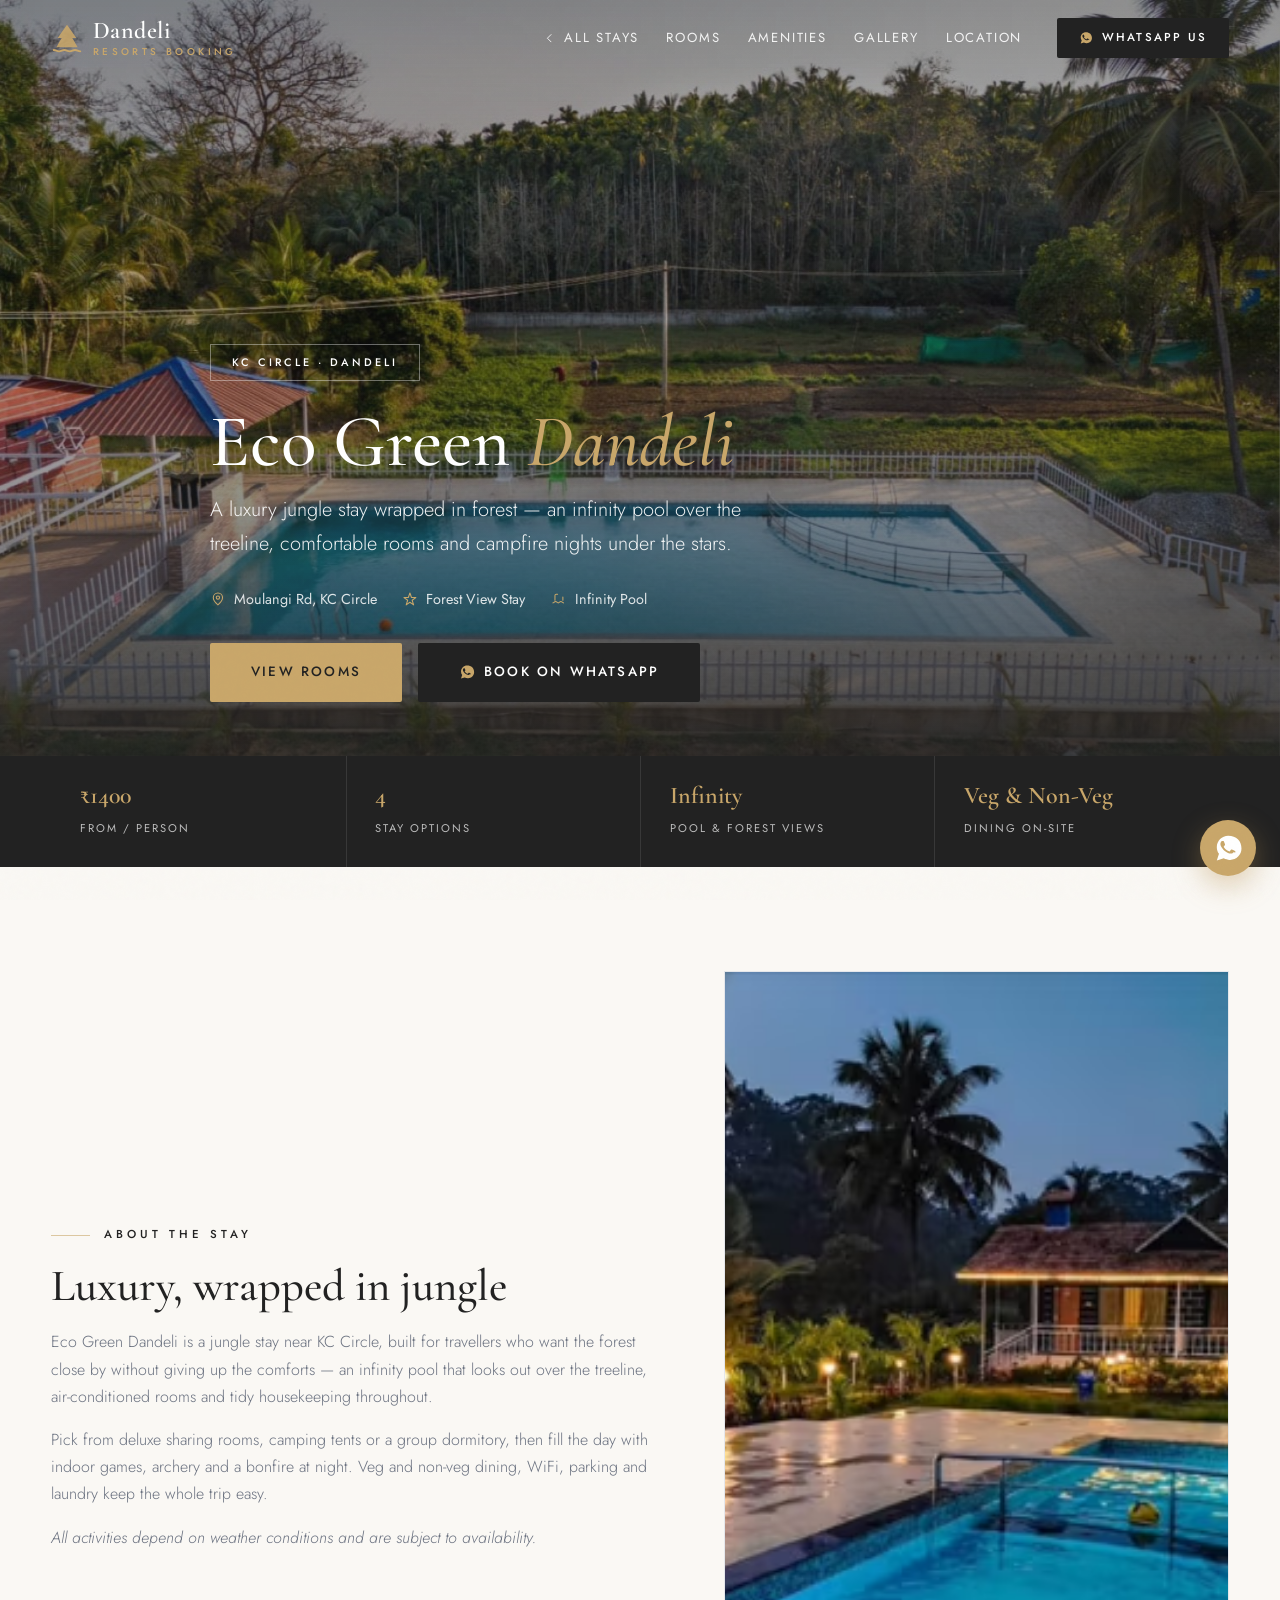
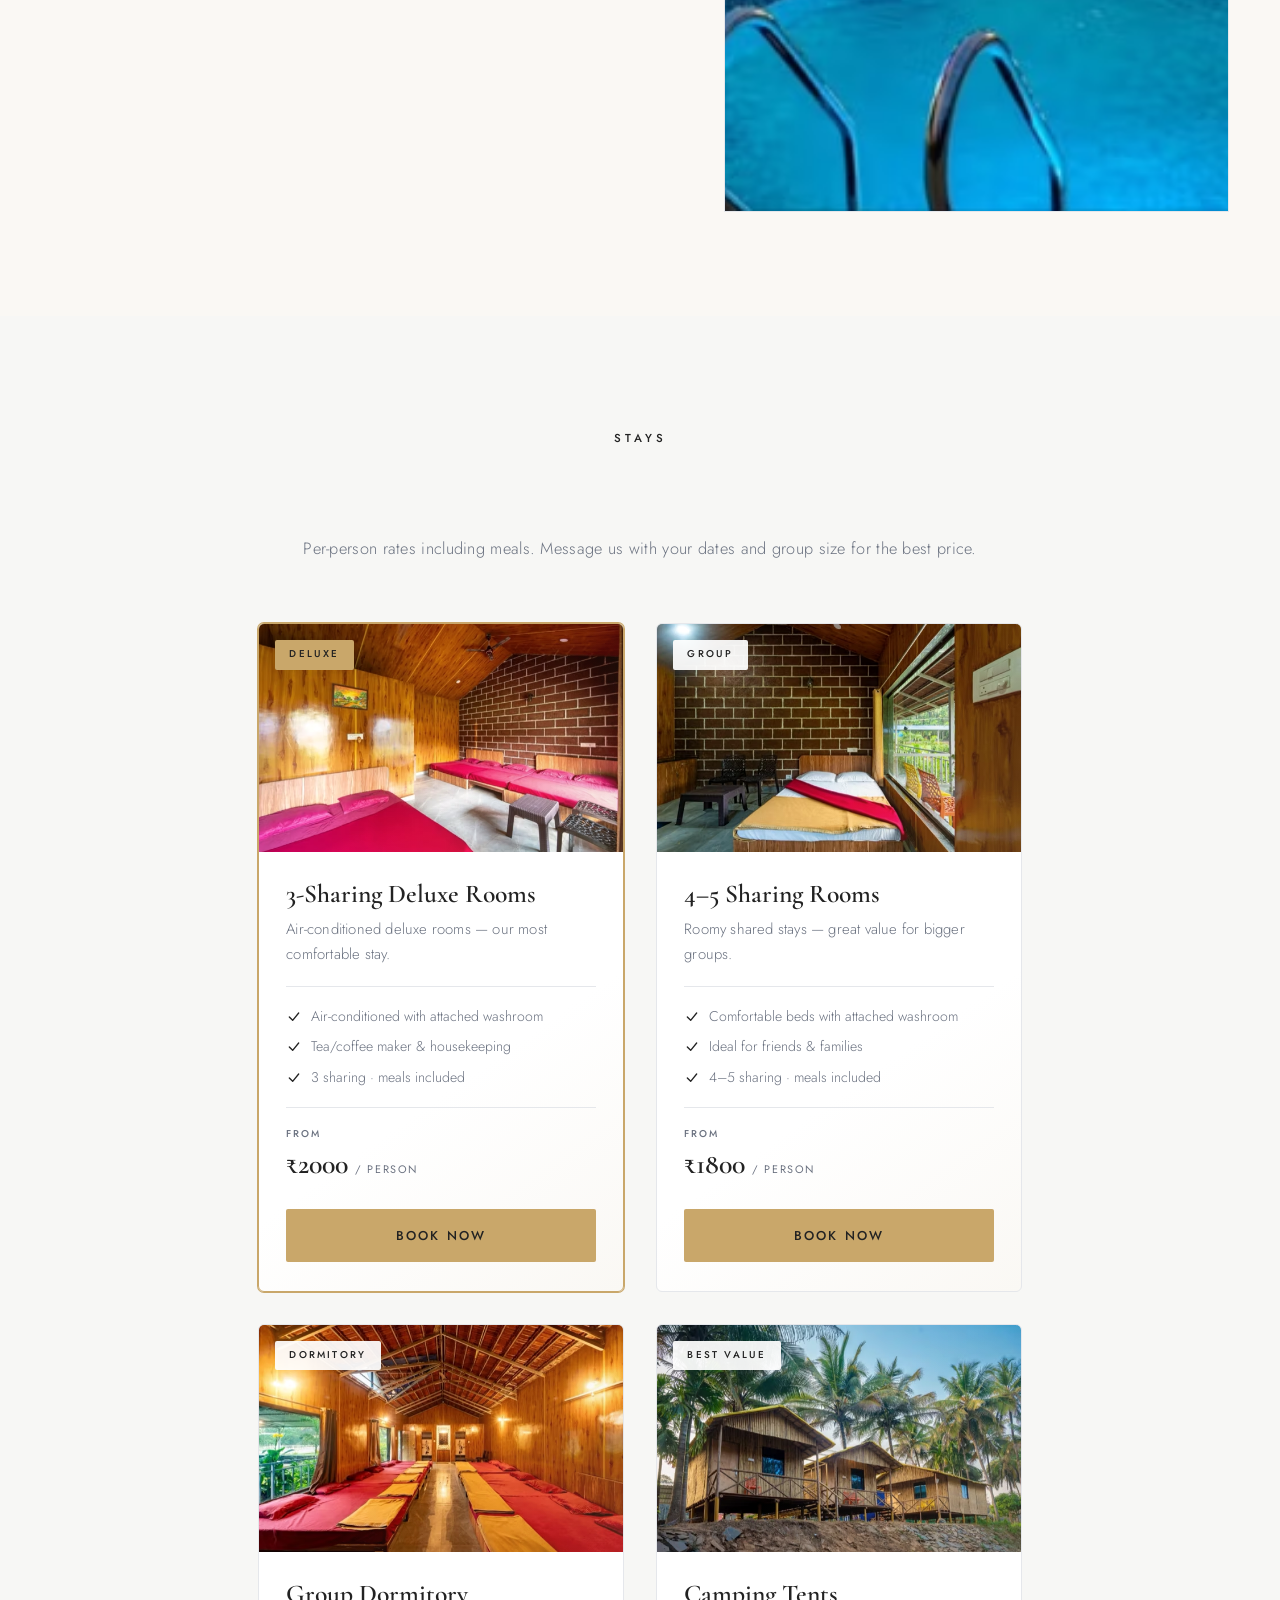
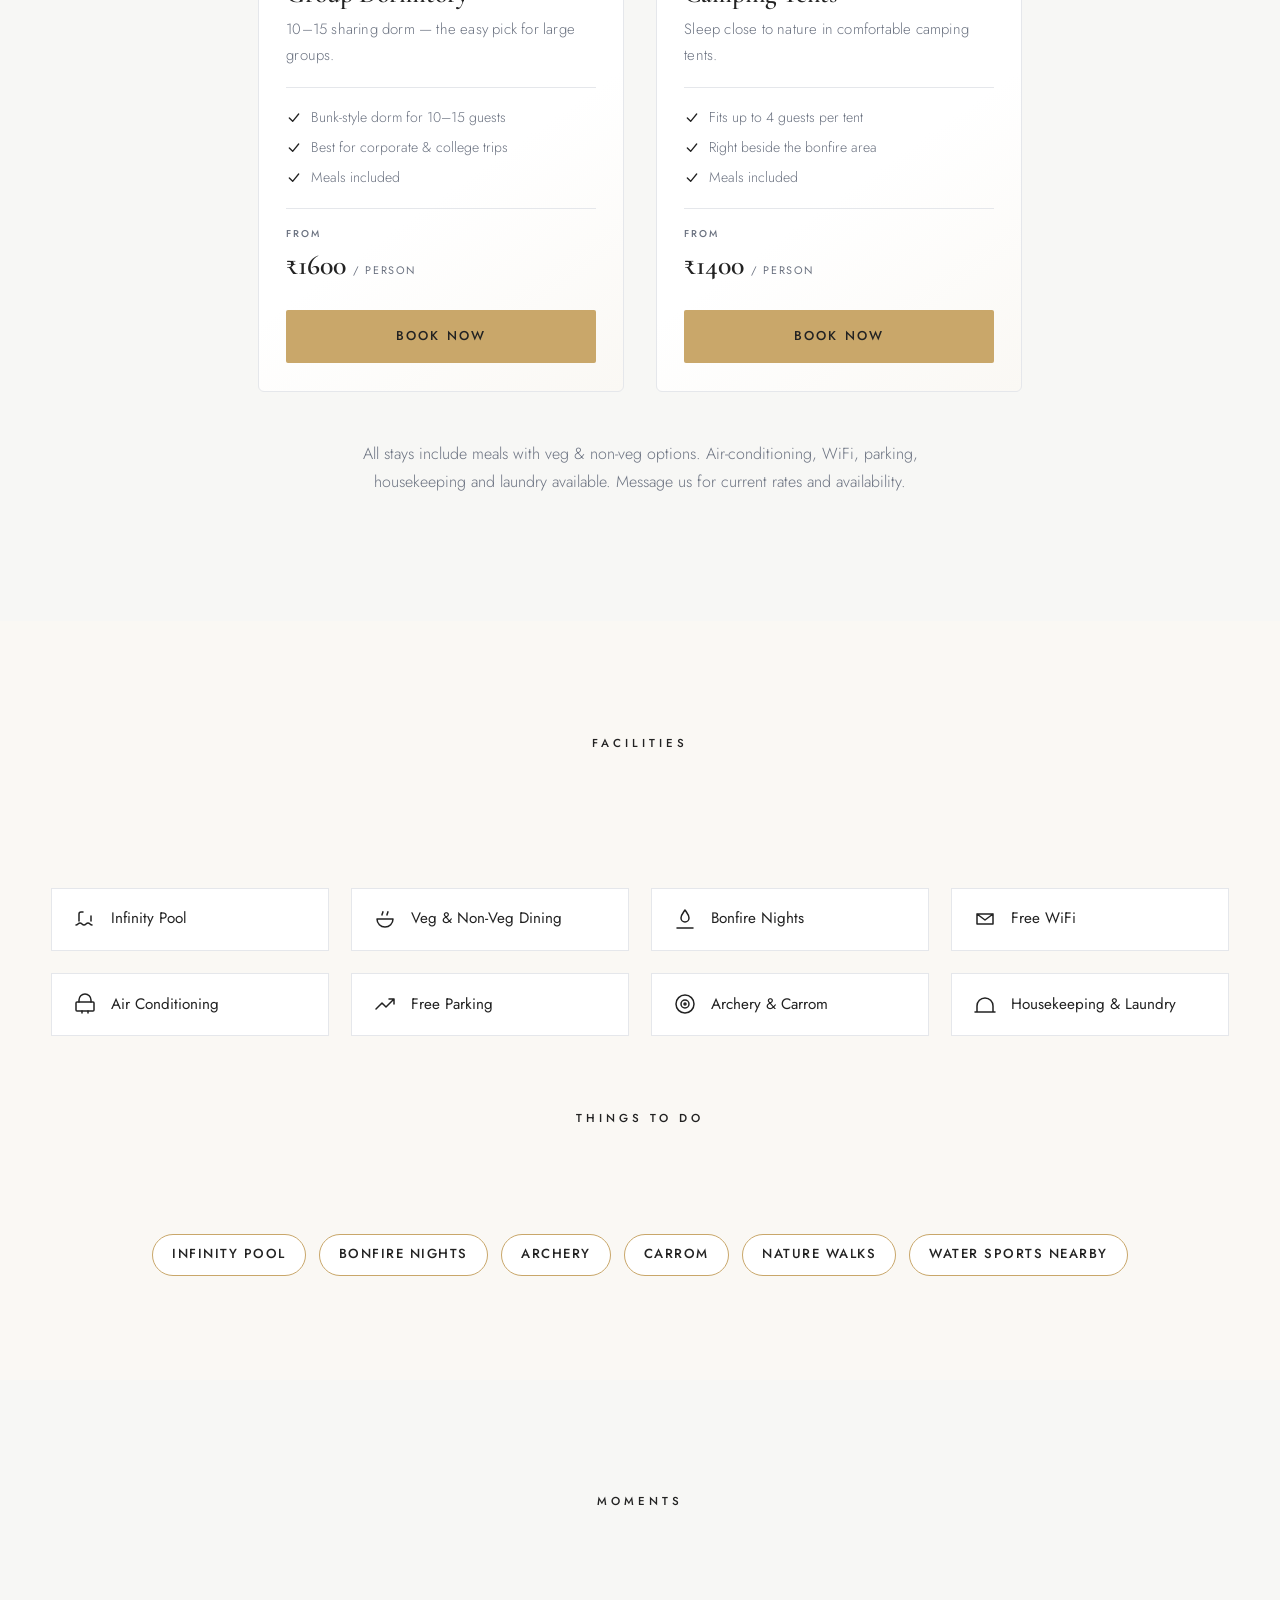
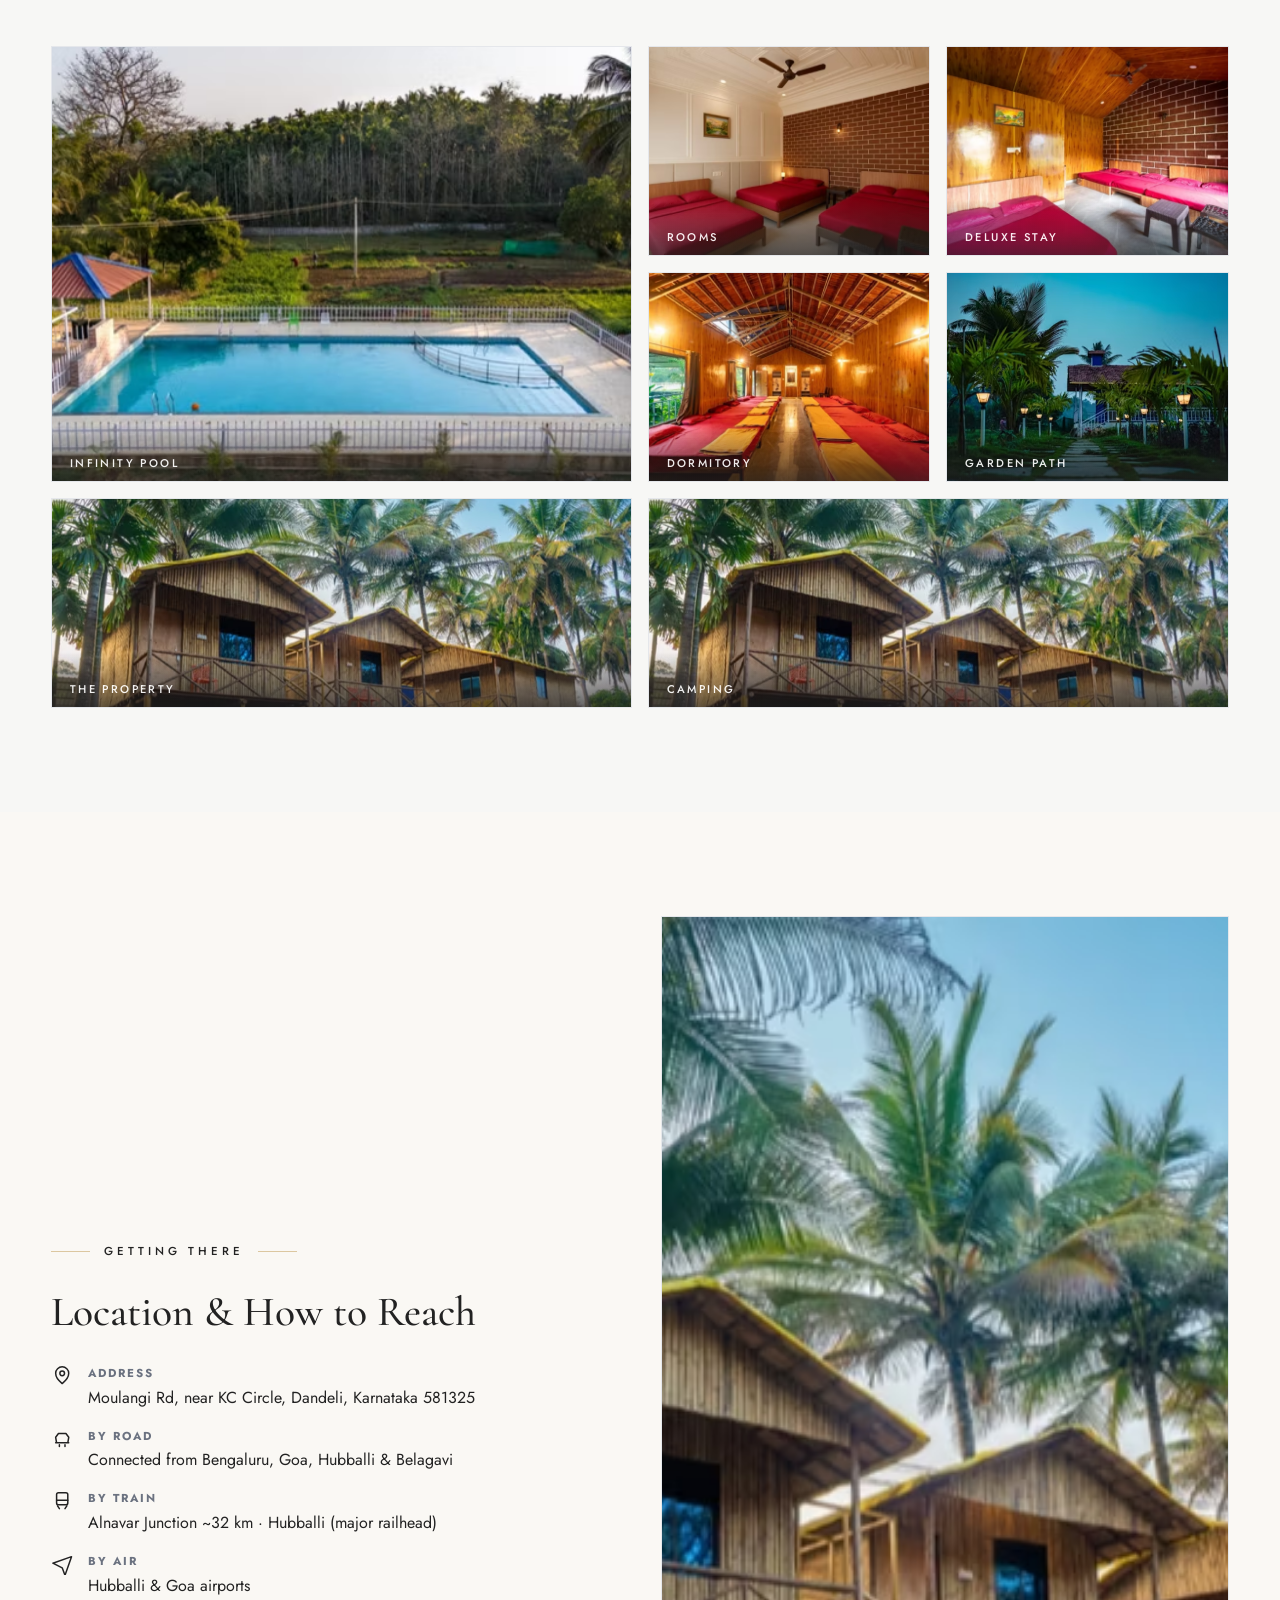
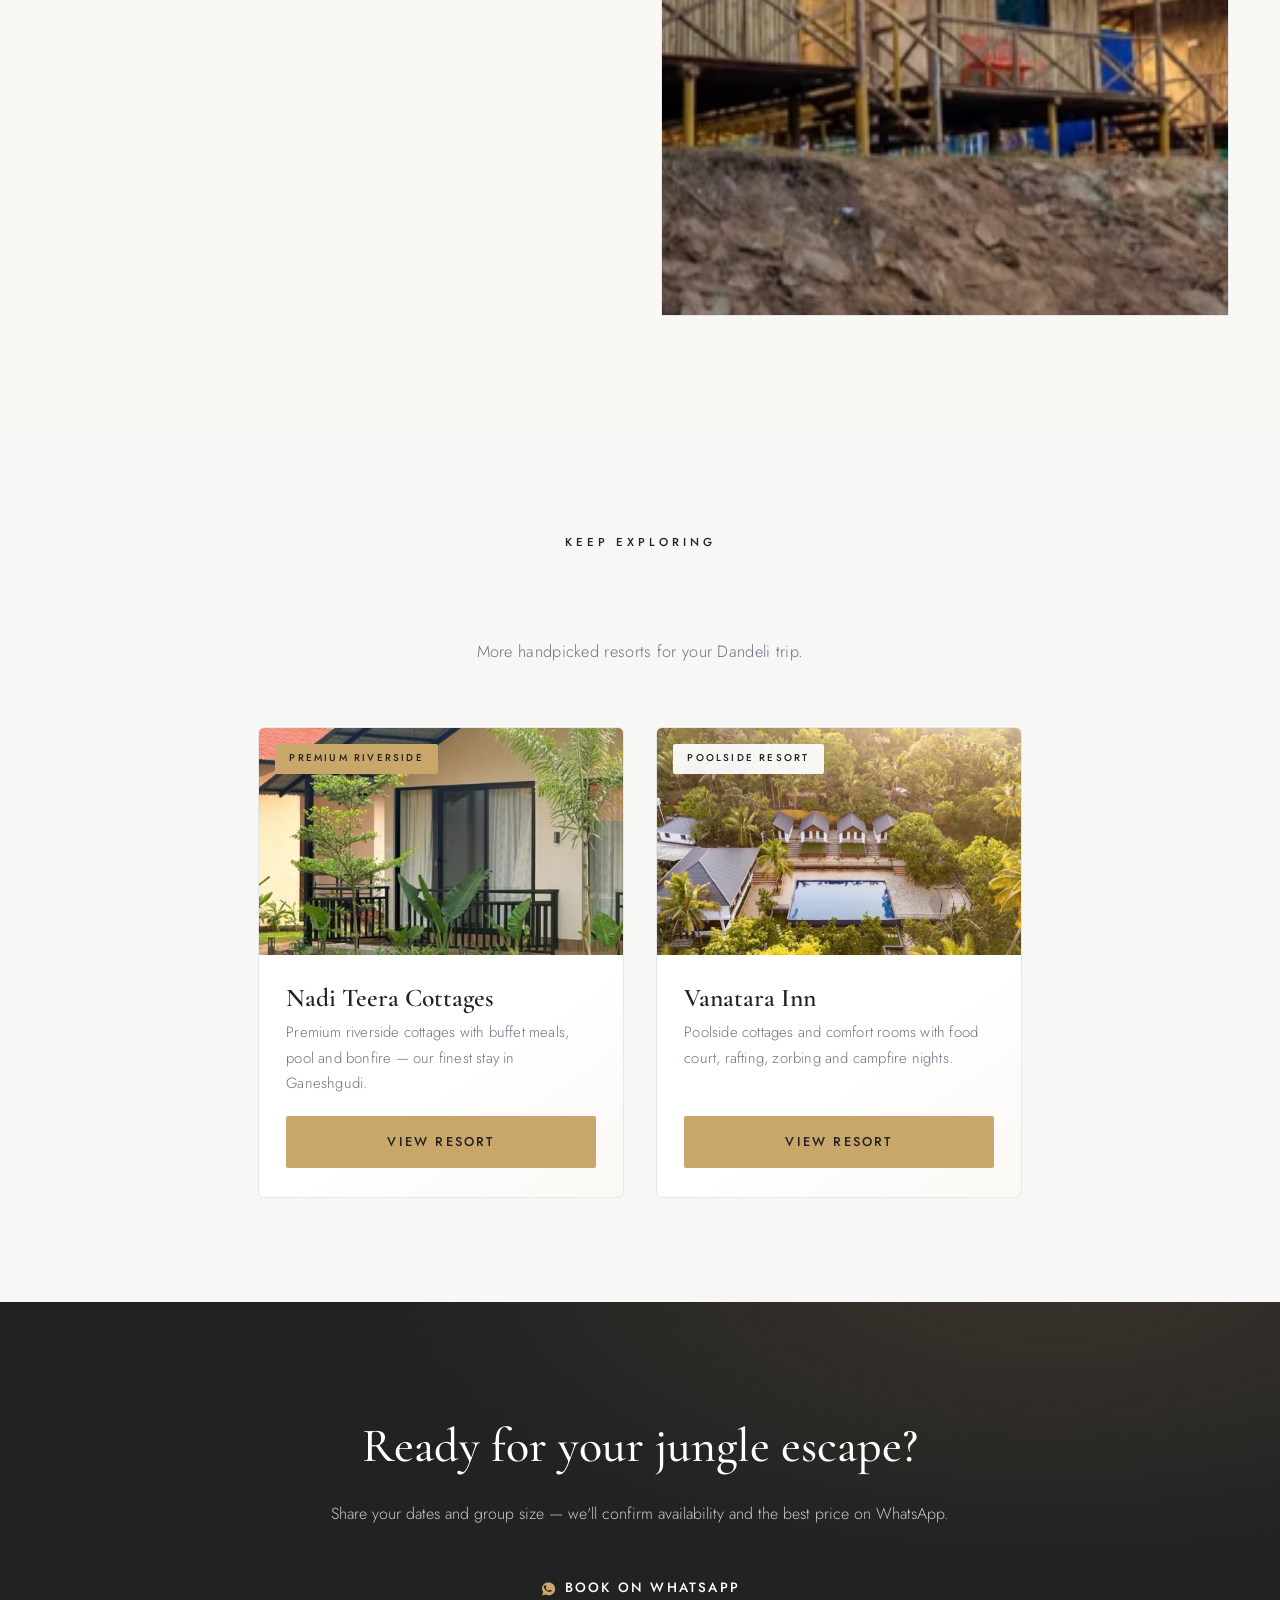
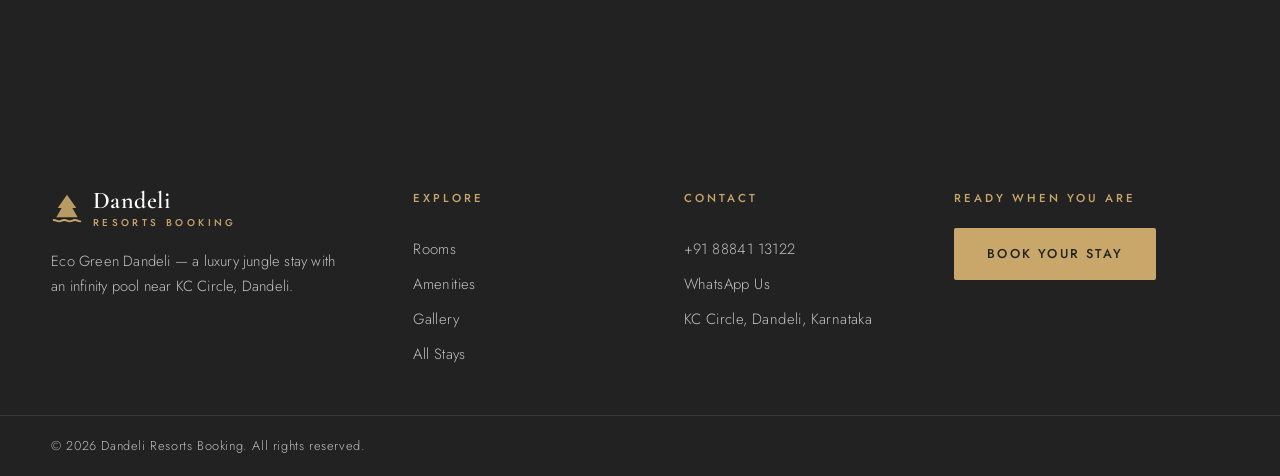
==== eco-green.html @ c79d0b00 "Interlink resort pages + stronger hero stats - Add "Other Stays in Dandeli" cross-link section to ea" ====
<!DOCTYPE html>
<html lang="en">
<head>
  <meta charset="UTF-8">
  <meta name="viewport" content="width=device-width, initial-scale=1.0">
  <script>document.documentElement.classList.add('js');</script>
  <title>Eco Green Dandeli | Luxury Jungle Stay with Infinity Pool</title>
  <meta name="description" content="Eco Green Dandeli — a luxury jungle stay near KC Circle with an infinity pool over forest views, deluxe sharing rooms, camping tents, dormitory, veg &amp; non-veg dining, bonfire and indoor games. Book on WhatsApp.">
  <meta name="robots" content="index, follow, max-image-preview:large">
  <meta name="theme-color" content="#FAF8F4">
  <meta property="og:title" content="Eco Green Dandeli — Luxury Jungle Stay">
  <meta property="og:description" content="A jungle stay near KC Circle with an infinity pool, rooms, camping, dining and bonfire.">
  <meta property="og:type" content="website">
  <meta property="og:image" content="images/resorts/eg-hero.jpg">
  <meta property="og:image:width" content="1500">
  <meta property="og:image:height" content="842">
  <meta property="og:image:alt" content="Infinity pool overlooking the forest at Eco Green Dandeli">
  <meta name="twitter:card" content="summary_large_image">
  <meta name="twitter:title" content="Eco Green Dandeli — Luxury Jungle Stay">
  <meta name="twitter:description" content="Infinity pool, comfortable rooms, camping, dining and bonfire near KC Circle, Dandeli.">
  <meta name="twitter:image" content="images/resorts/eg-hero.jpg">
  <link rel="icon" type="image/png" href="images/favicon.png">
  <link rel="preload" as="image" href="images/resorts/eg-hero-banner.jpg" type="image/jpeg" fetchpriority="high">
  <link rel="preconnect" href="https://fonts.googleapis.com">
  <link rel="preconnect" href="https://fonts.gstatic.com" crossorigin>
  <link href="https://fonts.googleapis.com/css2?family=Cormorant+Garamond:ital,wght@0,500;0,600;1,500&amp;family=Jost:wght@300;400;500;600&amp;display=optional" rel="stylesheet" media="print" onload="this.media='all'">
  <noscript><link href="https://fonts.googleapis.com/css2?family=Cormorant+Garamond:ital,wght@0,500;0,600;1,500&amp;family=Jost:wght@300;400;500;600&amp;display=optional" rel="stylesheet"></noscript>
  <link rel="stylesheet" href="style.css">
  <link rel="stylesheet" href="resort.css">
  <script type="application/ld+json">
  {"@context":"https://schema.org","@type":"LodgingBusiness","name":"Eco Green Dandeli","description":"Jungle stay with an infinity pool, rooms, camping, dining and bonfire near KC Circle, Dandeli.","telephone":"+91-88841-13122","address":{"@type":"PostalAddress","streetAddress":"Moulangi Road, KC Circle","addressLocality":"Dandeli","addressRegion":"Karnataka","addressCountry":"IN"},"priceRange":"₹1400–₹2000 per person"}
  </script>
</head>
<body>

  <a class="skip-link" href="#main-content">Skip to main content</a>

  <div class="scroll-progress" aria-hidden="true"><span id="progressBar"></span></div>

  <header class="site-header" id="top">
    <div class="container header-inner">
      <a href="index.html" class="brand">
        <svg class="brand-icon" viewBox="0 0 24 24" fill="none" aria-hidden="true">
          <path d="M12 2 5 12h3l-4 7h16l-4-7h3L12 2Z" fill="currentColor" opacity=".9"/>
          <path d="M2 21c2 0 2 1 4 1s2-1 4-1 2 1 4 1 2-1 4-1 2 1 4 1" stroke="currentColor" stroke-width="1.4" stroke-linecap="round" fill="none"/>
        </svg>
        <span class="brand-text">Dandeli <em>Resorts Booking</em></span>
      </a>
      <nav class="main-nav" id="mainNav" aria-label="Main navigation">
        <a href="index.html#packages" class="nav-link back-link"><svg aria-hidden="true" viewBox="0 0 24 24" fill="none" stroke="currentColor" stroke-width="1.6" stroke-linecap="round" stroke-linejoin="round"><path d="M15 6l-6 6 6 6"/></svg> All Stays</a>
        <a href="#rooms" class="nav-link">Rooms</a>
        <a href="#amenities" class="nav-link">Amenities</a>
        <a href="#gallery" class="nav-link">Gallery</a>
        <a href="#location" class="nav-link">Location</a>
        <a href="https://wa.me/918884113122?text=Hi!%20I%20want%20to%20book%20Eco%20Green%20Dandeli." class="btn btn-whatsapp nav-cta" target="_blank" rel="noopener">
          <svg viewBox="0 0 32 32" class="ico" aria-hidden="true"><path fill="currentColor" d="M16 3C9.4 3 4 8.3 4 14.9c0 2.6.8 5 2.3 7L4 29l7.3-2.3c1.9 1 4 1.6 6.2 1.6h.5c6.6 0 12-5.3 12-11.9C30 8.3 24.6 3 16 3Zm5.9 16.9c-.3.8-1.7 1.6-2.4 1.7-.6.1-1.4.2-2.2-.1-.5-.2-1.2-.4-2-.8-3.6-1.5-5.9-5.1-6.1-5.4-.2-.2-1.4-1.9-1.4-3.6 0-1.7.9-2.6 1.2-2.9.3-.3.7-.4 1-.4h.7c.2 0 .5-.1.8.6.3.8 1 2.7 1.1 2.9.1.2.2.4 0 .7-.1.2-.2.4-.4.6l-.6.7c-.2.2-.4.4-.2.8.2.4 1 1.7 2.2 2.7 1.5 1.3 2.8 1.7 3.2 1.9.4.2.6.2.9-.1.2-.3 1-1.2 1.3-1.6.3-.4.5-.3.9-.2.4.1 2.4 1.1 2.8 1.3.4.2.7.3.8.5.1.2.1.9-.2 1.7Z"/></svg>
          WhatsApp Us
        </a>
      </nav>
      <button class="nav-toggle" id="navToggle" aria-label="Open menu" aria-expanded="false" aria-controls="mainNav"><span></span><span></span><span></span></button>
    </div>
  </header>
  <button class="nav-scrim" id="navScrim" type="button" aria-label="Close navigation" tabindex="-1"></button>

  <main id="main-content">

  <!-- HERO -->
  <section class="resort-hero">
    <img class="rh-bg" src="images/resorts/eg-hero-banner.jpg" alt="Infinity pool overlooking the forest at Eco Green Dandeli" width="1600" height="898" fetchpriority="high" decoding="async">
    <div class="rh-overlay"></div>
    <div class="container rh-content">
      <span class="rh-eyebrow">KC Circle &middot; Dandeli</span>
      <h1>Eco Green <em>Dandeli</em></h1>
      <p class="rh-tagline">A luxury jungle stay wrapped in forest — an infinity pool over the treeline, comfortable rooms and campfire nights under the stars.</p>
      <div class="rh-meta">
        <span><svg aria-hidden="true" viewBox="0 0 24 24" fill="none" stroke="currentColor" stroke-width="1.6" stroke-linecap="round" stroke-linejoin="round"><path d="M12 21s-7-5.5-7-11a7 7 0 0 1 14 0c0 5.5-7 11-7 11Z"/><circle cx="12" cy="10" r="2.5"/></svg> Moulangi Rd, KC Circle</span>
        <span><svg aria-hidden="true" viewBox="0 0 24 24" fill="none" stroke="currentColor" stroke-width="1.6" stroke-linecap="round" stroke-linejoin="round"><path d="M12 3l2.4 6.9L21 10l-5.6 4 2.2 7L12 17l-5.6 4 2.2-7L3 10l6.6-.1L12 3Z"/></svg> Forest View Stay</span>
        <span><svg aria-hidden="true" viewBox="0 0 24 24" fill="none" stroke="currentColor" stroke-width="1.6" stroke-linecap="round" stroke-linejoin="round"><path d="M3 18c2 0 2-2 4-2s2 2 4 2 2-2 4-2 2 2 4 2"/><path d="M6 14V7a2 2 0 0 1 2-2h2M18 14V9"/></svg> Infinity Pool</span>
      </div>
      <div class="rh-ctas">
        <a href="#rooms" class="btn btn-primary btn-lg">View Rooms</a>
        <a href="https://wa.me/918884113122?text=Hi!%20I%20want%20to%20book%20Eco%20Green%20Dandeli." class="btn btn-whatsapp btn-lg" target="_blank" rel="noopener">
          <svg viewBox="0 0 32 32" class="ico" aria-hidden="true"><path fill="currentColor" d="M16 3C9.4 3 4 8.3 4 14.9c0 2.6.8 5 2.3 7L4 29l7.3-2.3c1.9 1 4 1.6 6.2 1.6h.5c6.6 0 12-5.3 12-11.9C30 8.3 24.6 3 16 3Zm5.9 16.9c-.3.8-1.7 1.6-2.4 1.7-.6.1-1.4.2-2.2-.1-.5-.2-1.2-.4-2-.8-3.6-1.5-5.9-5.1-6.1-5.4-.2-.2-1.4-1.9-1.4-3.6 0-1.7.9-2.6 1.2-2.9.3-.3.7-.4 1-.4h.7c.2 0 .5-.1.8.6.3.8 1 2.7 1.1 2.9.1.2.2.4 0 .7-.1.2-.2.4-.4.6l-.6.7c-.2.2-.4.4-.2.8.2.4 1 1.7 2.2 2.7 1.5 1.3 2.8 1.7 3.2 1.9.4.2.6.2.9-.1.2-.3 1-1.2 1.3-1.6.3-.4.5-.3.9-.2.4.1 2.4 1.1 2.8 1.3.4.2.7.3.8.5.1.2.1.9-.2 1.7Z"/></svg>
          Book on WhatsApp
        </a>
      </div>
    </div>
  </section>

  <!-- SPEC STRIP -->
  <div class="spec-strip">
    <div class="container spec-grid">
      <div class="spec-item"><strong>₹1400</strong><span>From / person</span></div>
      <div class="spec-item"><strong>4</strong><span>Stay Options</span></div>
      <div class="spec-item"><strong>Infinity</strong><span>Pool &amp; forest views</span></div>
      <div class="spec-item"><strong>Veg &amp; Non-Veg</strong><span>Dining on-site</span></div>
    </div>
  </div>

  <!-- ABOUT -->
  <section class="section">
    <div class="container about-wrap">
      <div class="about-copy">
        <span class="eyebrow">About the Stay</span>
        <h2>Luxury, wrapped in jungle</h2>
        <p>Eco Green Dandeli is a jungle stay near KC Circle, built for travellers who want the forest close by without giving up the comforts — an infinity pool that looks out over the treeline, air-conditioned rooms and tidy housekeeping throughout.</p>
        <p>Pick from deluxe sharing rooms, camping tents or a group dormitory, then fill the day with indoor games, archery and a bonfire at night. Veg and non-veg dining, WiFi, parking and laundry keep the whole trip easy.</p>
        <p><em>All activities depend on weather conditions and are subject to availability.</em></p>
      </div>
      <div class="about-media">
        <picture><source type="image/avif" srcset="images/resorts/eg-pool-640.avif 640w, images/resorts/eg-pool-1200.avif 1200w" sizes="(max-width: 640px) 88vw, (max-width: 1024px) 50vw, 600px"><img src="images/resorts/eg-pool.jpg" alt="Infinity pool overlooking the forest at Eco Green Dandeli" loading="lazy" width="1500" height="841"></picture>
      </div>
    </div>
  </section>

  <!-- ROOMS -->
  <section class="section section-alt" id="rooms">
    <div class="container">
      <div class="section-head">
        <span class="eyebrow">Stays</span>
        <h2>Rooms &amp; Packages</h2>
        <p>Per-person rates including meals. Message us with your dates and group size for the best price.</p>
      </div>
      <div class="card-grid grid-2up">

        <article class="pkg-card reveal featured-pkg">
          <div class="pkg-media">
            <picture><source type="image/avif" srcset="images/resorts/eg-deluxe-640.avif 640w, images/resorts/eg-deluxe-1200.avif 1200w" sizes="(max-width: 640px) 88vw, (max-width: 1024px) 50vw, 600px"><img src="images/resorts/eg-deluxe.jpg" alt="Deluxe sharing room at Eco Green Dandeli" loading="lazy" width="1500" height="999"></picture>
            <span class="pkg-badge badge-gold">Deluxe</span>
          </div>
          <div class="pkg-body">
            <h3>3-Sharing Deluxe Rooms</h3>
            <p class="pkg-desc">Air-conditioned deluxe rooms — our most comfortable stay.</p>
            <ul class="room-features">
              <li><svg aria-hidden="true" viewBox="0 0 24 24" fill="none" stroke="currentColor" stroke-width="2" stroke-linecap="round" stroke-linejoin="round"><path d="M5 12l5 5 9-11"/></svg>Air-conditioned with attached washroom</li>
              <li><svg aria-hidden="true" viewBox="0 0 24 24" fill="none" stroke="currentColor" stroke-width="2" stroke-linecap="round" stroke-linejoin="round"><path d="M5 12l5 5 9-11"/></svg>Tea/coffee maker &amp; housekeeping</li>
              <li><svg aria-hidden="true" viewBox="0 0 24 24" fill="none" stroke="currentColor" stroke-width="2" stroke-linecap="round" stroke-linejoin="round"><path d="M5 12l5 5 9-11"/></svg>3 sharing · meals included</li>
            </ul>
            <div class="pkg-meta"><span class="pkg-price"><span class="from">From</span>₹2000 <small>/ person</small></span></div>
            <div class="pkg-actions">
              <a href="https://wa.me/918884113122?text=Hi!%20I%20want%20to%20book%20Eco%20Green%20—%203-Sharing%20Deluxe%20Room." class="btn btn-primary btn-block" target="_blank" rel="noopener">Book Now</a>
            </div>
          </div>
        </article>

        <article class="pkg-card reveal">
          <div class="pkg-media">
            <picture><source type="image/avif" srcset="images/resorts/eg-sharing-640.avif 640w, images/resorts/eg-sharing-1200.avif 1200w" sizes="(max-width: 640px) 88vw, (max-width: 1024px) 50vw, 600px"><img src="images/resorts/eg-sharing.jpg" alt="4-5 sharing room at Eco Green Dandeli" loading="lazy" width="1500" height="999"></picture>
            <span class="pkg-badge">Group</span>
          </div>
          <div class="pkg-body">
            <h3>4–5 Sharing Rooms</h3>
            <p class="pkg-desc">Roomy shared stays — great value for bigger groups.</p>
            <ul class="room-features">
              <li><svg aria-hidden="true" viewBox="0 0 24 24" fill="none" stroke="currentColor" stroke-width="2" stroke-linecap="round" stroke-linejoin="round"><path d="M5 12l5 5 9-11"/></svg>Comfortable beds with attached washroom</li>
              <li><svg aria-hidden="true" viewBox="0 0 24 24" fill="none" stroke="currentColor" stroke-width="2" stroke-linecap="round" stroke-linejoin="round"><path d="M5 12l5 5 9-11"/></svg>Ideal for friends &amp; families</li>
              <li><svg aria-hidden="true" viewBox="0 0 24 24" fill="none" stroke="currentColor" stroke-width="2" stroke-linecap="round" stroke-linejoin="round"><path d="M5 12l5 5 9-11"/></svg>4–5 sharing · meals included</li>
            </ul>
            <div class="pkg-meta"><span class="pkg-price"><span class="from">From</span>₹1800 <small>/ person</small></span></div>
            <div class="pkg-actions">
              <a href="https://wa.me/918884113122?text=Hi!%20I%20want%20to%20book%20Eco%20Green%20—%204-5%20Sharing%20Room." class="btn btn-primary btn-block" target="_blank" rel="noopener">Book Now</a>
            </div>
          </div>
        </article>

        <article class="pkg-card reveal">
          <div class="pkg-media">
            <picture><source type="image/avif" srcset="images/resorts/eg-dorm-640.avif 640w, images/resorts/eg-dorm-1200.avif 1200w" sizes="(max-width: 640px) 88vw, (max-width: 1024px) 50vw, 600px"><img src="images/resorts/eg-dorm.jpg" alt="Dormitory at Eco Green Dandeli" loading="lazy" width="1500" height="999"></picture>
            <span class="pkg-badge">Dormitory</span>
          </div>
          <div class="pkg-body">
            <h3>Group Dormitory</h3>
            <p class="pkg-desc">10–15 sharing dorm — the easy pick for large groups.</p>
            <ul class="room-features">
              <li><svg aria-hidden="true" viewBox="0 0 24 24" fill="none" stroke="currentColor" stroke-width="2" stroke-linecap="round" stroke-linejoin="round"><path d="M5 12l5 5 9-11"/></svg>Bunk-style dorm for 10–15 guests</li>
              <li><svg aria-hidden="true" viewBox="0 0 24 24" fill="none" stroke="currentColor" stroke-width="2" stroke-linecap="round" stroke-linejoin="round"><path d="M5 12l5 5 9-11"/></svg>Best for corporate &amp; college trips</li>
              <li><svg aria-hidden="true" viewBox="0 0 24 24" fill="none" stroke="currentColor" stroke-width="2" stroke-linecap="round" stroke-linejoin="round"><path d="M5 12l5 5 9-11"/></svg>Meals included</li>
            </ul>
            <div class="pkg-meta"><span class="pkg-price"><span class="from">From</span>₹1600 <small>/ person</small></span></div>
            <div class="pkg-actions">
              <a href="https://wa.me/918884113122?text=Hi!%20I%20want%20to%20book%20Eco%20Green%20—%20Group%20Dormitory." class="btn btn-primary btn-block" target="_blank" rel="noopener">Book Now</a>
            </div>
          </div>
        </article>

        <article class="pkg-card reveal">
          <div class="pkg-media">
            <picture><source type="image/avif" srcset="images/resorts/eg-cottage-640.avif 640w, images/resorts/eg-cottage-1200.avif 1200w" sizes="(max-width: 640px) 88vw, (max-width: 1024px) 50vw, 600px"><img src="images/resorts/eg-cottage.jpg" alt="Camping tents at Eco Green Dandeli" loading="lazy" width="1500" height="1000"></picture>
            <span class="pkg-badge">Best Value</span>
          </div>
          <div class="pkg-body">
            <h3>Camping Tents</h3>
            <p class="pkg-desc">Sleep close to nature in comfortable camping tents.</p>
            <ul class="room-features">
              <li><svg aria-hidden="true" viewBox="0 0 24 24" fill="none" stroke="currentColor" stroke-width="2" stroke-linecap="round" stroke-linejoin="round"><path d="M5 12l5 5 9-11"/></svg>Fits up to 4 guests per tent</li>
              <li><svg aria-hidden="true" viewBox="0 0 24 24" fill="none" stroke="currentColor" stroke-width="2" stroke-linecap="round" stroke-linejoin="round"><path d="M5 12l5 5 9-11"/></svg>Right beside the bonfire area</li>
              <li><svg aria-hidden="true" viewBox="0 0 24 24" fill="none" stroke="currentColor" stroke-width="2" stroke-linecap="round" stroke-linejoin="round"><path d="M5 12l5 5 9-11"/></svg>Meals included</li>
            </ul>
            <div class="pkg-meta"><span class="pkg-price"><span class="from">From</span>₹1400 <small>/ person</small></span></div>
            <div class="pkg-actions">
              <a href="https://wa.me/918884113122?text=Hi!%20I%20want%20to%20book%20Eco%20Green%20—%20Camping%20Tents." class="btn btn-primary btn-block" target="_blank" rel="noopener">Book Now</a>
            </div>
          </div>
        </article>

      </div>

      <div class="center">
        <p style="color:var(--grey);font-weight:300;max-width:620px;margin:0 auto 1.4rem">All stays include meals with veg &amp; non-veg options. Air-conditioning, WiFi, parking, housekeeping and laundry available. Message us for current rates and availability.</p>
      </div>
    </div>
  </section>

  <!-- AMENITIES -->
  <section class="section" id="amenities">
    <div class="container">
      <div class="section-head">
        <span class="eyebrow">Facilities</span>
        <h2>Amenities</h2>
      </div>
      <div class="amenity-grid">
        <div class="amenity-item reveal"><svg aria-hidden="true" viewBox="0 0 24 24" fill="none" stroke="currentColor" stroke-width="1.5" stroke-linecap="round" stroke-linejoin="round"><path d="M3 18c2 0 2-2 4-2s2 2 4 2 2-2 4-2 2 2 4 2"/><path d="M6 14V7a2 2 0 0 1 2-2h2M18 14V9"/></svg><span>Infinity Pool</span></div>
        <div class="amenity-item reveal"><svg aria-hidden="true" viewBox="0 0 24 24" fill="none" stroke="currentColor" stroke-width="1.5" stroke-linecap="round" stroke-linejoin="round"><path d="M4 12h16a8 8 0 0 1-16 0Z"/><path d="M9 8c0-1.4.9-1.8.9-3.2M14 8c0-1.4.9-1.8.9-3.2"/></svg><span>Veg &amp; Non-Veg Dining</span></div>
        <div class="amenity-item reveal"><svg aria-hidden="true" viewBox="0 0 24 24" fill="none" stroke="currentColor" stroke-width="1.5" stroke-linecap="round" stroke-linejoin="round"><path d="M12 3c2 3 4 5 4 8a4 4 0 0 1-8 0c0-3 2-5 4-8Z"/><path d="M4 21h16"/></svg><span>Bonfire Nights</span></div>
        <div class="amenity-item reveal"><svg aria-hidden="true" viewBox="0 0 24 24" fill="none" stroke="currentColor" stroke-width="1.5" stroke-linecap="round" stroke-linejoin="round"><path d="M4 7h16v10H4zM4 7l8 6 8-6"/></svg><span>Free WiFi</span></div>
        <div class="amenity-item reveal"><svg aria-hidden="true" viewBox="0 0 24 24" fill="none" stroke="currentColor" stroke-width="1.5" stroke-linecap="round" stroke-linejoin="round"><rect x="3" y="10" width="18" height="9" rx="1"/><path d="M6 10V8a6 6 0 0 1 12 0v2M9 19v2M15 19v2"/></svg><span>Air Conditioning</span></div>
        <div class="amenity-item reveal"><svg aria-hidden="true" viewBox="0 0 24 24" fill="none" stroke="currentColor" stroke-width="1.5" stroke-linecap="round" stroke-linejoin="round"><path d="M3 17l6-6 4 4 8-8M21 7v5M21 7h-5"/></svg><span>Free Parking</span></div>
        <div class="amenity-item reveal"><svg aria-hidden="true" viewBox="0 0 24 24" fill="none" stroke="currentColor" stroke-width="1.5" stroke-linecap="round" stroke-linejoin="round"><circle cx="12" cy="12" r="9"/><circle cx="12" cy="12" r="4"/><circle cx="12" cy="12" r="1"/></svg><span>Archery &amp; Carrom</span></div>
        <div class="amenity-item reveal"><svg aria-hidden="true" viewBox="0 0 24 24" fill="none" stroke="currentColor" stroke-width="1.5" stroke-linecap="round" stroke-linejoin="round"><path d="M4 20v-6a8 8 0 0 1 16 0v6M2 20h20"/></svg><span>Housekeeping &amp; Laundry</span></div>
      </div>

      <div class="section-head" style="margin-top:4rem;margin-bottom:2rem">
        <span class="eyebrow">Things to Do</span>
        <h2>Activities</h2>
      </div>
      <ul class="activity-chips">
        <li>Infinity Pool</li><li>Bonfire Nights</li><li>Archery</li><li>Carrom</li><li>Nature Walks</li><li>Water Sports Nearby</li>
      </ul>
    </div>
  </section>

  <!-- GALLERY -->
  <section class="section section-alt" id="gallery">
    <div class="container">
      <div class="section-head">
        <span class="eyebrow">Moments</span>
        <h2>Gallery</h2>
      </div>
      <div class="gallery-grid">
        <figure class="g-item g-big reveal"><picture><source type="image/avif" srcset="images/resorts/eg-hero-640.avif 640w, images/resorts/eg-hero-1200.avif 1200w" sizes="(max-width: 640px) 88vw, (max-width: 1024px) 50vw, 600px"><img src="images/resorts/eg-hero.jpg" alt="Infinity pool over the forest at Eco Green Dandeli" loading="lazy" width="1500" height="842"></picture><figcaption>Infinity Pool</figcaption></figure>
        <figure class="g-item reveal"><picture><source type="image/avif" srcset="images/resorts/eg-room-640.avif 640w, images/resorts/eg-room-1200.avif 1200w" sizes="(max-width: 640px) 88vw, (max-width: 1024px) 50vw, 600px"><img src="images/resorts/eg-room.jpg" alt="Room interior at Eco Green Dandeli" loading="lazy" width="1500" height="999"></picture><figcaption>Rooms</figcaption></figure>
        <figure class="g-item reveal"><picture><source type="image/avif" srcset="images/resorts/eg-deluxe-640.avif 640w, images/resorts/eg-deluxe-1200.avif 1200w" sizes="(max-width: 640px) 88vw, (max-width: 1024px) 50vw, 600px"><img src="images/resorts/eg-deluxe.jpg" alt="Deluxe room at Eco Green Dandeli" loading="lazy" width="1500" height="999"></picture><figcaption>Deluxe Stay</figcaption></figure>
        <figure class="g-item reveal"><picture><source type="image/avif" srcset="images/resorts/eg-dorm-640.avif 640w, images/resorts/eg-dorm-1200.avif 1200w" sizes="(max-width: 640px) 88vw, (max-width: 1024px) 50vw, 600px"><img src="images/resorts/eg-dorm.jpg" alt="Dormitory at Eco Green Dandeli" loading="lazy" width="1500" height="999"></picture><figcaption>Dormitory</figcaption></figure>
        <figure class="g-item reveal"><picture><source type="image/avif" srcset="images/resorts/eg-path-640.avif 640w, images/resorts/eg-path-1200.avif 1200w" sizes="(max-width: 640px) 88vw, (max-width: 1024px) 50vw, 600px"><img src="images/resorts/eg-path.jpg" alt="Garden path through Eco Green Dandeli" loading="lazy" width="1500" height="843"></picture><figcaption>Garden Path</figcaption></figure>
        <figure class="g-item g-wide reveal"><picture><source type="image/avif" srcset="images/resorts/eg-exterior-640.avif 640w, images/resorts/eg-exterior-1200.avif 1200w" sizes="(max-width: 640px) 88vw, (max-width: 1024px) 50vw, 600px"><img src="images/resorts/eg-exterior.jpg" alt="Exterior of Eco Green Dandeli" loading="lazy" width="1500" height="1000"></picture><figcaption>The Property</figcaption></figure>
        <figure class="g-item g-wide reveal"><picture><source type="image/avif" srcset="images/resorts/eg-cottage-640.avif 640w, images/resorts/eg-cottage-1200.avif 1200w" sizes="(max-width: 640px) 88vw, (max-width: 1024px) 50vw, 600px"><img src="images/resorts/eg-cottage.jpg" alt="Camping tents at Eco Green Dandeli" loading="lazy" width="1500" height="1000"></picture><figcaption>Camping</figcaption></figure>
      </div>
    </div>
  </section>

  <!-- LOCATION -->
  <section class="section" id="location">
    <div class="container locate-wrap">
      <div class="locate-copy">
        <span class="eyebrow">Getting There</span>
        <h2>Location &amp; How to Reach</h2>
        <ul class="locate-list">
          <li><svg aria-hidden="true" viewBox="0 0 24 24" fill="none" stroke="currentColor" stroke-width="1.6" stroke-linecap="round" stroke-linejoin="round"><path d="M12 21s-7-5.5-7-11a7 7 0 0 1 14 0c0 5.5-7 11-7 11Z"/><circle cx="12" cy="10" r="2.5"/></svg><div><strong>Address</strong><span>Moulangi Rd, near KC Circle, Dandeli, Karnataka 581325</span></div></li>
          <li><svg aria-hidden="true" viewBox="0 0 24 24" fill="none" stroke="currentColor" stroke-width="1.6" stroke-linecap="round" stroke-linejoin="round"><path d="M5 17h14M6 17l-1-6 3-4h8l3 4-1 6M9 21v-2M15 21v-2"/></svg><div><strong>By Road</strong><span>Connected from Bengaluru, Goa, Hubballi &amp; Belagavi</span></div></li>
          <li><svg aria-hidden="true" viewBox="0 0 24 24" fill="none" stroke="currentColor" stroke-width="1.6" stroke-linecap="round" stroke-linejoin="round"><rect x="6" y="4" width="12" height="13" rx="2"/><path d="M6 12h12M9 21l-2-3M15 21l2-3"/></svg><div><strong>By Train</strong><span>Alnavar Junction ~32 km · Hubballi (major railhead)</span></div></li>
          <li><svg aria-hidden="true" viewBox="0 0 24 24" fill="none" stroke="currentColor" stroke-width="1.6" stroke-linecap="round" stroke-linejoin="round"><path d="M2 12l20-7-7 20-3-8-10-5Z"/></svg><div><strong>By Air</strong><span>Hubballi &amp; Goa airports</span></div></li>
        </ul>
      </div>
      <div class="about-media">
        <picture><source type="image/avif" srcset="images/resorts/eg-exterior-640.avif 640w, images/resorts/eg-exterior-1200.avif 1200w" sizes="(max-width: 640px) 88vw, (max-width: 1024px) 50vw, 600px"><img src="images/resorts/eg-exterior.jpg" alt="Exterior of Eco Green Dandeli" loading="lazy" width="1500" height="1000"></picture>
      </div>
    </div>
  </section>

  <!-- OTHER STAYS -->
  <section class="section section-alt" id="other-stays">
    <div class="container">
      <div class="section-head">
        <span class="eyebrow">Keep Exploring</span>
        <h2>Other Stays in Dandeli</h2>
        <p>More handpicked resorts for your Dandeli trip.</p>
      </div>
      <div class="card-grid grid-2up">
        <article class="pkg-card reveal">
          <div class="pkg-media">
            <a href="nadi-teera.html" aria-label="View Nadi Teera Cottages">
              <picture><source type="image/avif" srcset="images/naditeera-cottage-640.avif 640w, images/naditeera-cottage-1200.avif 1200w" sizes="(max-width: 640px) 88vw, 380px"><img src="images/naditeera-cottage.jpg" alt="Nadi Teera red-roof cottage amid gardens" loading="lazy" width="1200" height="1600"></picture>
            </a>
            <span class="pkg-badge badge-gold">Premium Riverside</span>
          </div>
          <div class="pkg-body">
            <h3>Nadi Teera Cottages</h3>
            <p class="pkg-desc">Premium riverside cottages with buffet meals, pool and bonfire — our finest stay in Ganeshgudi.</p>
            <div class="pkg-actions">
              <a href="nadi-teera.html" class="btn btn-primary btn-block">View Resort</a>
            </div>
          </div>
        </article>
        <article class="pkg-card reveal">
          <div class="pkg-media">
            <a href="vanatara-inn.html" aria-label="View Vanatara Inn">
              <picture><source type="image/avif" srcset="images/vantara-inn-640.avif 640w, images/vantara-inn-1200.avif 1200w" sizes="(max-width: 640px) 88vw, 380px"><img src="images/vantara-inn.jpg" alt="Poolside cottages at Vanatara Inn" loading="lazy" width="1600" height="1066"></picture>
            </a>
            <span class="pkg-badge">Poolside Resort</span>
          </div>
          <div class="pkg-body">
            <h3>Vanatara Inn</h3>
            <p class="pkg-desc">Poolside cottages and comfort rooms with food court, rafting, zorbing and campfire nights.</p>
            <div class="pkg-actions">
              <a href="vanatara-inn.html" class="btn btn-primary btn-block">View Resort</a>
            </div>
          </div>
        </article>
      </div>
    </div>
  </section>

  <!-- CTA -->
  <section class="section resort-cta">
    <div class="container">
      <h2>Ready for your jungle escape?</h2>
      <p>Share your dates and group size — we'll confirm availability and the best price on WhatsApp.</p>
      <a href="https://wa.me/918884113122?text=Hi!%20I%20want%20to%20book%20Eco%20Green%20Dandeli." class="btn btn-whatsapp btn-lg" target="_blank" rel="noopener">
        <svg viewBox="0 0 32 32" class="ico" aria-hidden="true"><path fill="currentColor" d="M16 3C9.4 3 4 8.3 4 14.9c0 2.6.8 5 2.3 7L4 29l7.3-2.3c1.9 1 4 1.6 6.2 1.6h.5c6.6 0 12-5.3 12-11.9C30 8.3 24.6 3 16 3Zm5.9 16.9c-.3.8-1.7 1.6-2.4 1.7-.6.1-1.4.2-2.2-.1-.5-.2-1.2-.4-2-.8-3.6-1.5-5.9-5.1-6.1-5.4-.2-.2-1.4-1.9-1.4-3.6 0-1.7.9-2.6 1.2-2.9.3-.3.7-.4 1-.4h.7c.2 0 .5-.1.8.6.3.8 1 2.7 1.1 2.9.1.2.2.4 0 .7-.1.2-.2.4-.4.6l-.6.7c-.2.2-.4.4-.2.8.2.4 1 1.7 2.2 2.7 1.5 1.3 2.8 1.7 3.2 1.9.4.2.6.2.9-.1.2-.3 1-1.2 1.3-1.6.3-.4.5-.3.9-.2.4.1 2.4 1.1 2.8 1.3.4.2.7.3.8.5.1.2.1.9-.2 1.7Z"/></svg>
        Book on WhatsApp
      </a>
    </div>
  </section>

  <!-- FOOTER -->
  </main>

  <footer class="site-footer">
    <div class="container footer-grid">
      <div class="footer-brand">
        <a href="index.html" class="brand light">
          <svg class="brand-icon" viewBox="0 0 24 24" fill="none" aria-hidden="true"><path d="M12 2 5 12h3l-4 7h16l-4-7h3L12 2Z" fill="currentColor" opacity=".9"/><path d="M2 21c2 0 2 1 4 1s2-1 4-1 2 1 4 1 2-1 4-1 2 1 4 1" stroke="currentColor" stroke-width="1.4" stroke-linecap="round" fill="none"/></svg>
          <span class="brand-text">Dandeli <em>Resorts Booking</em></span>
        </a>
        <p>Eco Green Dandeli — a luxury jungle stay with an infinity pool near KC Circle, Dandeli.</p>
      </div>
      <nav class="footer-links" aria-label="Quick links">
        <h3>Explore</h3>
        <a href="#rooms">Rooms</a>
        <a href="#amenities">Amenities</a>
        <a href="#gallery">Gallery</a>
        <a href="index.html#packages">All Stays</a>
      </nav>
      <div class="footer-contact">
        <h3>Contact</h3>
        <a href="tel:+918884113122">+91 88841 13122</a>
        <a href="https://wa.me/918884113122" target="_blank" rel="noopener">WhatsApp Us</a>
        <span>KC Circle, Dandeli, Karnataka</span>
      </div>
      <div class="footer-cta">
        <h3>Ready when you are</h3>
        <a href="https://wa.me/918884113122?text=Hi!%20I%20want%20to%20book%20Eco%20Green%20Dandeli." class="btn btn-whatsapp" target="_blank" rel="noopener">Book Your Stay</a>
      </div>
    </div>
    <div class="footer-bottom"><div class="container"><span>© <span id="year">2026</span> Dandeli Resorts Booking. All rights reserved.</span></div></div>
  </footer>

  <a href="https://wa.me/918884113122?text=Hi!%20I%20want%20to%20book%20Eco%20Green%20Dandeli." class="wa-float" target="_blank" rel="noopener" aria-label="Chat on WhatsApp">
    <svg viewBox="0 0 32 32" aria-hidden="true"><path fill="currentColor" d="M16 3C9.4 3 4 8.3 4 14.9c0 2.6.8 5 2.3 7L4 29l7.3-2.3c1.9 1 4 1.6 6.2 1.6h.5c6.6 0 12-5.3 12-11.9C30 8.3 24.6 3 16 3Zm5.9 16.9c-.3.8-1.7 1.6-2.4 1.7-.6.1-1.4.2-2.2-.1-.5-.2-1.2-.4-2-.8-3.6-1.5-5.9-5.1-6.1-5.4-.2-.2-1.4-1.9-1.4-3.6 0-1.7.9-2.6 1.2-2.9.3-.3.7-.4 1-.4h.7c.2 0 .5-.1.8.6.3.8 1 2.7 1.1 2.9.1.2.2.4 0 .7-.1.2-.2.4-.4.6l-.6.7c-.2.2-.4.4-.2.8.2.4 1 1.7 2.2 2.7 1.5 1.3 2.8 1.7 3.2 1.9.4.2.6.2.9-.1.2-.3 1-1.2 1.3-1.6.3-.4.5-.3.9-.2.4.1 2.4 1.1 2.8 1.3.4.2.7.3.8.5.1.2.1.9-.2 1.7Z"/></svg>
  </a>

  <div class="lightbox" id="lightbox" role="dialog" aria-modal="true" aria-label="Image viewer" aria-describedby="lbCaption" hidden>
    <button class="lb-close" id="lbClose" aria-label="Close">&times;</button>
    <button class="lb-prev" id="lbPrev" aria-label="Previous image">&#8249;</button>
    <img id="lbImg" alt="">
    <button class="lb-next" id="lbNext" aria-label="Next image">&#8250;</button>
    <p class="lb-caption" id="lbCaption" aria-live="polite"></p>
  </div>

  <script src="resort.js" defer></script>
</body>
</html>
---- style.css ----
/* ============================================================
   Dandeli Resorts Booking — style.css
   Theme: champagne gold + soft charcoal on warm whites
   ============================================================ */

:root {
  --white: #FFFFFF;
  --warm: #FAF8F4;
  --porcelain: #F7F7F5;
  --mist: #EAF3F8;
  --gold: #C9A76A;
  --gold-deep: #B8904F;
  --charcoal: #222222;
  --grey: #6B7280;
  --border: #E5E7EB;
  --wa: #C9A76A;
  --wa-dark: #B8904F;
  --shadow: 0 18px 44px rgba(34, 34, 34, 0.10);
  --shadow-sm: 0 6px 20px rgba(34, 34, 34, 0.06);
  --font-head: "Cormorant Garamond", "Times New Roman", Georgia, serif;
  --font-body: "Jost", -apple-system, BlinkMacSystemFont, "Segoe UI", sans-serif;
  --ease-premium: cubic-bezier(.22, 1, .36, 1);
}

* { margin: 0; padding: 0; box-sizing: border-box; }

html { scroll-behavior: smooth; scroll-padding-top: 82px; }

body {
  font-family: var(--font-body);
  color: var(--charcoal);
  background: var(--warm);
  line-height: 1.7;
  font-weight: 400;
  -webkit-font-smoothing: antialiased;
  overflow-x: clip;
}

.skip-link {
  position: fixed;
  left: 1rem;
  top: 1rem;
  z-index: 1000;
  padding: .8rem 1rem;
  color: var(--white);
  background: var(--charcoal);
  border: 2px solid var(--gold);
  text-decoration: none;
  transform: translateY(-160%);
  transition: transform .2s ease;
}
.skip-link:focus { transform: none; }

img { max-width: 100%; display: block; }
picture { display: contents; }

.container {
  width: min(1180px, 92%);
  margin-inline: auto;
}
.container.narrow { width: min(820px, 92%); }

.center { text-align: center; margin-top: 3rem; }

/* ---------- Buttons ---------- */
.btn {
  display: inline-flex;
  align-items: center;
  justify-content: center;
  gap: .55rem;
  padding: .9rem 2rem;
  border-radius: 2px;
  font-family: var(--font-body);
  font-weight: 500;
  font-size: .8rem;
  letter-spacing: 2.2px;
  text-transform: uppercase;
  text-decoration: none;
  border: 1px solid transparent;
  cursor: pointer;
  transition: background .22s ease, color .22s ease, border-color .22s ease, transform .22s ease;
}
.btn:hover { transform: translateY(-1px); }
.btn .ico { width: 1.2em; height: 1.2em; flex: none; }

.btn-primary { background: var(--gold); color: var(--charcoal); }
.btn-primary:hover { background: var(--gold-deep); }

.btn-whatsapp { background: var(--charcoal); color: var(--white); }
.btn-whatsapp .ico { color: var(--wa); }
.btn-whatsapp:hover { background: #222222; }

.btn-ghost { background: transparent; color: var(--charcoal); border-color: var(--charcoal); }
.btn-ghost:hover { background: var(--charcoal); color: var(--white); }

.btn-light { background: var(--white); color: var(--charcoal); }
.btn-light:hover { background: var(--gold); color: var(--charcoal); }

a:focus-visible, button:focus-visible, input:focus-visible, select:focus-visible,
textarea:focus-visible, summary:focus-visible {
  outline: 3px solid var(--charcoal);
  outline-offset: 3px;
  box-shadow: 0 0 0 5px var(--white);
}

.btn-lg { padding: 1.05rem 2.5rem; font-size: .84rem; }
.btn-sm { padding: .55rem 1.15rem; font-size: .72rem; letter-spacing: 1.8px; }
.btn-block { width: 100%; }

/* ---------- Header ---------- */
.site-header {
  position: fixed;
  inset: 0 0 auto 0;
  z-index: 100;
  padding: 1.1rem 0;
  transition: background .25s ease, box-shadow .25s ease, padding .25s ease, border-color .25s ease;
  border-bottom: 1px solid transparent;
}
.site-header.scrolled {
  background: rgba(250, 248, 244, .97);
  backdrop-filter: blur(12px);
  border-bottom-color: var(--border);
  padding: .65rem 0;
}

.header-inner {
  display: flex;
  align-items: center;
  justify-content: space-between;
  gap: 1rem;
}

.brand {
  display: inline-flex;
  align-items: center;
  gap: .6rem;
  text-decoration: none;
  color: var(--white);
  transition: color .25s ease;
}
.site-header.scrolled .brand { color: var(--charcoal); }
.brand-icon { width: 32px; height: 32px; color: var(--gold); }
.brand-text {
  font-family: var(--font-head);
  font-weight: 600;
  font-size: 1.5rem;
  line-height: 1;
  letter-spacing: .5px;
}
.brand-text em {
  font-family: var(--font-body);
  font-style: normal;
  font-weight: 500;
  color: var(--gold);
  display: block;
  font-size: .62rem;
  letter-spacing: 3.4px;
  text-transform: uppercase;
  margin-top: .3rem;
}

.main-nav { display: flex; align-items: center; gap: 1.7rem; }
.nav-link {
  color: rgba(255, 255, 255, .9);
  text-decoration: none;
  font-weight: 400;
  font-size: .82rem;
  letter-spacing: 1.8px;
  text-transform: uppercase;
  position: relative;
  padding: .25rem 0;
  transition: color .25s ease;
}
.nav-link::after {
  content: "";
  position: absolute;
  left: 0; bottom: -3px;
  width: 0; height: 1px;
  background: var(--gold);
  transition: width .25s ease;
}
.nav-link:hover::after, .nav-link.active::after { width: 100%; }
.nav-link:hover, .nav-link.active { color: var(--gold); }
.site-header.scrolled .nav-link { color: var(--charcoal); }
.site-header.scrolled .nav-link:hover,
.site-header.scrolled .nav-link.active { color: var(--charcoal); }
.nav-cta { margin-left: .5rem; padding: .6rem 1.3rem; font-size: .72rem; }

.nav-toggle {
  display: none;
  flex-direction: column;
  gap: 6px;
  background: none;
  border: 0;
  cursor: pointer;
  padding: .5rem;
  z-index: 110;
}
.nav-toggle span {
  width: 26px; height: 2px;
  background: var(--white);
  transition: transform .25s ease, opacity .25s ease, background .25s ease;
}
.site-header.scrolled .nav-toggle span, .nav-open .nav-toggle span { background: var(--charcoal); }
.nav-open .nav-toggle span:nth-child(1) { transform: translateY(7.5px) rotate(45deg); }
.nav-open .nav-toggle span:nth-child(2) { opacity: 0; }
.nav-open .nav-toggle span:nth-child(3) { transform: translateY(-7.5px) rotate(-45deg); }

/* ---------- Hero ---------- */
.hero {
  position: relative;
  min-height: 100svh;
  display: flex;
  align-items: center;
  color: var(--white);
  overflow: hidden;
}
.hero-bg {
  position: absolute; inset: 0;
  width: 100%;
  height: 100%;
  object-fit: cover;
  object-position: center;
  background-size: cover;
  background-position: center;
  transform: scale(1.06);
  animation: heroZoom 12s var(--ease-premium) forwards;
}
@keyframes heroZoom { to { transform: scale(1); } }
.hero-overlay {
  position: absolute; inset: 0;
  background: linear-gradient(180deg, rgba(34, 34, 34, .58) 0%, rgba(34, 34, 34, .30) 45%, rgba(34, 34, 34, .74) 100%);
}
.hero-content {
  position: relative;
  z-index: 1;
  padding: 9rem 0 5rem;
  max-width: 860px;
}
.hero-kicker {
  display: inline-block;
  border: 1px solid rgba(255, 255, 255, .38);
  padding: .5rem 1.4rem;
  font-size: .72rem;
  font-weight: 500;
  letter-spacing: 3.5px;
  text-transform: uppercase;
  color: rgba(255, 255, 255, .95);
  margin-bottom: 1.8rem;
}
.hero h1 {
  font-family: var(--font-head);
  font-size: clamp(2.8rem, 7vw, 5rem);
  font-weight: 500;
  line-height: 1.06;
  margin-bottom: 1.2rem;
  text-shadow: 0 4px 28px rgba(34, 34, 34, .35);
}
.hero h1 .accent { color: var(--gold); font-style: italic; }
.hero-sub {
  font-size: clamp(1rem, 2vw, 1.15rem);
  font-weight: 300;
  max-width: 540px;
  color: rgba(255, 255, 255, .92);
  margin-bottom: 2.4rem;
  letter-spacing: .3px;
}
.hero-ctas { display: flex; gap: 1rem; flex-wrap: wrap; margin-bottom: 3.4rem; }

.hero-stats {
  display: flex;
  list-style: none;
  flex-wrap: wrap;
}
.hero-stats li {
  display: flex;
  flex-direction: column;
  padding: .2rem 2.4rem;
  border-left: 1px solid rgba(255, 255, 255, .28);
}
.hero-stats li:first-child { padding-left: 0; border-left: 0; }
.hero-stats strong {
  font-family: var(--font-head);
  font-weight: 500;
  font-size: 2.1rem;
  color: var(--gold);
  line-height: 1.1;
}
.hero-stats span {
  font-size: .7rem;
  letter-spacing: 2.4px;
  text-transform: uppercase;
  color: rgba(255, 255, 255, .78);
  margin-top: .25rem;
}

/* ---------- Sections ---------- */
.section { padding: 6.5rem 0; }
.section-alt { background: var(--porcelain); }

.section-head { text-align: center; max-width: 680px; margin: 0 auto 3.8rem; }
.eyebrow {
  display: inline-flex;
  align-items: center;
  gap: .9rem;
  color: var(--charcoal);
  font-weight: 500;
  font-size: .72rem;
  text-transform: uppercase;
  letter-spacing: 4px;
  margin-bottom: 1rem;
}
.eyebrow::before, .eyebrow::after {
  content: "";
  width: 2.4rem;
  height: 1px;
  background: var(--gold);
  opacity: .6;
}
.section-head h2 {
  font-family: var(--font-head);
  font-size: clamp(2.2rem, 4.5vw, 3.2rem);
  font-weight: 500;
  color: var(--charcoal);
  margin-bottom: .8rem;
  line-height: 1.12;
}
.section-head p { color: var(--grey); font-size: 1.02rem; font-weight: 300; letter-spacing: .3px; }
.section-head.light h2 { color: var(--white); }
.section-head.light p { color: rgba(255, 255, 255, .72); }
.section-head.light .eyebrow { color: var(--gold); }

/* ---------- Package cards ---------- */
.card-grid {
  display: grid;
  grid-template-columns: repeat(auto-fill, minmax(320px, 1fr));
  gap: 2rem;
}
/* Balanced 2x2 block for groups of four cards (keeps card size, avoids a lone orphan card) */
.card-grid.grid-2up {
  grid-template-columns: repeat(2, minmax(0, 1fr));
  max-width: 764px;
  margin-inline: auto;
}

.pkg-card {
  background: var(--white);
  border: 1px solid var(--border);
  overflow: hidden;
  display: flex;
  flex-direction: column;
  transition: transform .3s ease, box-shadow .3s ease, border-color .3s ease;
}
.pkg-card:hover {
  transform: translateY(-6px);
  box-shadow: var(--shadow);
  border-color: rgba(201, 167, 106, .5);
}

.pkg-media { position: relative; aspect-ratio: 16 / 10; overflow: hidden; }
.pkg-media img {
  width: 100%; height: 100%;
  object-fit: cover;
  transition: transform .6s ease;
}
.pkg-card:hover .pkg-media img { transform: scale(1.05); }

.pkg-badge {
  position: absolute;
  top: 1rem; left: 1rem;
  background: rgba(255, 255, 255, .93);
  color: var(--charcoal);
  font-size: .62rem;
  font-weight: 500;
  text-transform: uppercase;
  letter-spacing: 2.2px;
  padding: .4rem .9rem;
  border-radius: 2px;
}
.badge-gold { background: var(--gold); color: var(--charcoal); }

.pkg-body {
  padding: 1.7rem 1.7rem 1.8rem;
  display: flex;
  flex-direction: column;
  flex: 1;
}
.pkg-body h3 {
  font-family: var(--font-head);
  font-size: 1.6rem;
  font-weight: 600;
  color: var(--charcoal);
  margin-bottom: .45rem;
  line-height: 1.2;
}
.pkg-desc { color: var(--grey); font-size: .93rem; font-weight: 300; margin-bottom: 1.2rem; flex: 1; letter-spacing: .2px; }

.pkg-meta {
  margin-bottom: 1.3rem;
  padding-top: 1.1rem;
  border-top: 1px solid var(--border);
}
.pkg-price {
  font-family: var(--font-head);
  font-size: 1.75rem;
  font-weight: 600;
  color: var(--charcoal);
}
.pkg-price small {
  font-size: .68rem;
  font-weight: 400;
  color: var(--grey);
  font-family: var(--font-body);
  letter-spacing: 1.6px;
  text-transform: uppercase;
}

.pkg-actions { display: flex; gap: .8rem; }
.pkg-actions .btn { flex: 1; padding-inline: .5rem; }

.featured-pkg { border-color: var(--gold); box-shadow: 0 0 0 1px var(--gold); }

/* ---------- Inclusions ---------- */
.include-grid {
  display: grid;
  grid-template-columns: repeat(auto-fit, minmax(240px, 1fr));
  gap: 1.8rem;
}
.include-card {
  background: var(--white);
  border: 1px solid var(--border);
  padding: 2.4rem 1.9rem;
  transition: transform .3s ease, box-shadow .3s ease;
}
.include-card:hover { transform: translateY(-4px); box-shadow: var(--shadow-sm); }
.include-card h3 {
  font-family: var(--font-head);
  color: var(--charcoal);
  font-size: 1.4rem;
  font-weight: 600;
  margin-bottom: .55rem;
}
.include-card p { color: var(--grey); font-size: .93rem; font-weight: 300; }

.chip-list {
  list-style: none;
  display: flex;
  flex-wrap: wrap;
  gap: .5rem;
  margin-top: .4rem;
}
.chip-list li {
  background: var(--porcelain);
  border: 1px solid var(--border);
  color: var(--grey);
  font-size: .7rem;
  font-weight: 500;
  letter-spacing: 1.4px;
  text-transform: uppercase;
  padding: .32rem .75rem;
  border-radius: 2px;
}

/* ---------- Featured stays ---------- */
.featured-grid {
  display: grid;
  grid-template-columns: repeat(auto-fit, minmax(280px, 1fr));
  gap: 2rem;
}
.feat-card {
  position: relative;
  background: var(--white);
  border: 1px solid var(--border);
  overflow: hidden;
  transition: transform .3s ease, box-shadow .3s ease, border-color .3s ease;
}
.feat-card:hover {
  transform: translateY(-6px);
  box-shadow: var(--shadow);
  border-color: rgba(201, 167, 106, .5);
}
.feat-card img { aspect-ratio: 16 / 10; object-fit: cover; width: 100%; }
.feat-body { padding: 1.5rem 1.6rem 1.7rem; }
.feat-body h3 {
  font-family: var(--font-head);
  color: var(--charcoal);
  font-size: 1.5rem;
  font-weight: 600;
  margin-bottom: .3rem;
  line-height: 1.2;
}
.feat-body p { color: var(--grey); font-size: .92rem; font-weight: 300; margin-bottom: 1.2rem; }
.feat-foot {
  display: flex;
  align-items: center;
  justify-content: space-between;
  gap: .8rem;
  padding-top: 1.1rem;
  border-top: 1px solid var(--border);
}

.is-popular { border-color: var(--gold); box-shadow: 0 0 0 1px var(--gold); }
.pop-tag {
  position: absolute;
  top: 1rem; right: 1rem;
  z-index: 1;
  background: var(--gold);
  color: var(--charcoal);
  font-size: .62rem;
  font-weight: 500;
  text-transform: uppercase;
  letter-spacing: 2.2px;
  padding: .4rem .9rem;
  border-radius: 2px;
}

/* ---------- Sightseeing ---------- */
.section-forest {
  background:
    radial-gradient(1100px 480px at 82% -8%, rgba(201, 167, 106, .14), transparent 60%),
    var(--charcoal);
  color: var(--white);
}
.sight-grid {
  display: grid;
  grid-template-columns: repeat(auto-fit, minmax(210px, 1fr));
  gap: 1.5rem;
}
.sight-card {
  background: rgba(255, 255, 255, .035);
  border: 1px solid rgba(255, 255, 255, .12);
  padding: 2rem 1.6rem;
  transition: background .25s ease, transform .25s ease, border-color .25s ease;
}
.sight-card:hover {
  background: rgba(255, 255, 255, .07);
  border-color: rgba(201, 167, 106, .55);
  transform: translateY(-4px);
}
.sight-card h3 {
  font-family: var(--font-head);
  font-size: 1.35rem;
  font-weight: 600;
  margin-bottom: .5rem;
  color: var(--white);
}
.sight-card p { font-size: .88rem; font-weight: 300; color: rgba(255, 255, 255, .68); letter-spacing: .2px; }

/* ---------- Steps ---------- */
.steps {
  list-style: none;
  display: grid;
  grid-template-columns: repeat(auto-fit, minmax(230px, 1fr));
  gap: 1.8rem;
}
.step {
  position: relative;
  background: var(--white);
  border: 1px solid var(--border);
  padding: 2.8rem 1.7rem 2rem;
  transition: transform .3s ease, box-shadow .3s ease;
}
.step:hover { transform: translateY(-4px); box-shadow: var(--shadow-sm); }
.step-num {
  position: absolute;
  top: -1.25rem; left: 1.6rem;
  width: 2.5rem; height: 2.5rem;
  display: grid;
  place-items: center;
  background: var(--white);
  border: 1px solid var(--gold);
  color: var(--charcoal);
  font-family: var(--font-head);
  font-weight: 600;
  border-radius: 50%;
  font-size: 1.25rem;
}
.step h3 {
  font-family: var(--font-head);
  font-size: 1.35rem;
  font-weight: 600;
  color: var(--charcoal);
  margin-bottom: .5rem;
}
.step p { color: var(--grey); font-size: .92rem; font-weight: 300; }

/* ---------- Enquiry ---------- */
#contact.section-alt { background: var(--mist); }

.enquiry-wrap {
  display: grid;
  grid-template-columns: 1fr 1.2fr;
  gap: 3.5rem;
  align-items: start;
}
.enquiry-info .eyebrow::after { display: none; }
.enquiry-info .eyebrow::before { order: 2; }
.enquiry-info h2 {
  font-family: var(--font-head);
  font-size: clamp(2.2rem, 4.5vw, 3rem);
  font-weight: 500;
  color: var(--charcoal);
  margin-bottom: .8rem;
  line-height: 1.1;
}
.enquiry-info > p { color: var(--charcoal); font-weight: 300; margin-bottom: 2.2rem; letter-spacing: .2px; }

.contact-list { list-style: none; display: grid; gap: 1.3rem; margin-bottom: 2.2rem; }
.contact-list li { display: flex; gap: 1rem; align-items: flex-start; }
.c-ico {
  width: 2.9rem; height: 2.9rem;
  display: grid; place-items: center;
  background: var(--white);
  border: 1px solid var(--gold);
  border-radius: 50%;
  color: var(--charcoal);
  flex: none;
}
.c-ico svg { width: 1.25rem; height: 1.25rem; }
.contact-list strong {
  display: block;
  font-size: .68rem;
  font-weight: 500;
  text-transform: uppercase;
  letter-spacing: 2.2px;
  color: var(--charcoal);
  margin-bottom: .1rem;
}
.contact-list a, .contact-list div > span {
  color: var(--charcoal);
  font-weight: 500;
  text-decoration: none;
  font-size: 1.08rem;
}
.contact-list a:hover { color: var(--charcoal); text-decoration: underline; text-decoration-color: var(--gold-deep); }

.enquiry-info > p.quick-cta { font-weight: 400; color: var(--charcoal); }
.quick-cta a { color: var(--charcoal); text-decoration: underline; text-decoration-color: var(--gold-deep); font-weight: 500; }
.quick-cta a:hover { text-decoration: underline; }

.enquiry-form {
  background: var(--white);
  border: 1px solid var(--border);
  padding: 2.4rem;
  box-shadow: var(--shadow-sm);
  display: grid;
  gap: 1.2rem;
}
.form-row { display: grid; grid-template-columns: 1fr 1fr; gap: 1.2rem; }
.enquiry-form label {
  display: grid;
  gap: .45rem;
  font-size: .68rem;
  font-weight: 500;
  letter-spacing: 2px;
  text-transform: uppercase;
  color: var(--grey);
}
.enquiry-form input,
.enquiry-form select,
.enquiry-form textarea {
  font-family: var(--font-body);
  font-size: .98rem;
  font-weight: 400;
  padding: .78rem .95rem;
  border: 1px solid var(--border);
  border-radius: 2px;
  background: var(--warm);
  color: var(--charcoal);
  transition: border-color .2s ease, box-shadow .2s ease, background .2s ease;
  width: 100%;
}
.enquiry-form input:focus,
.enquiry-form select:focus,
.enquiry-form textarea:focus {
  background: var(--white);
  border-color: var(--gold);
  box-shadow: 0 0 0 3px rgba(201, 167, 106, .18);
}
.enquiry-form textarea { resize: vertical; }
.form-note { font-size: .78rem; font-weight: 300; color: var(--grey); text-align: center; letter-spacing: .3px; }

/* ---------- Gallery ---------- */
.gallery-grid {
  display: grid;
  grid-template-columns: repeat(4, 1fr);
  grid-auto-rows: 210px;
  grid-auto-flow: dense;
  gap: 1rem;
}
.g-item {
  position: relative;
  overflow: hidden;
  cursor: pointer;
  border: 1px solid var(--border);
}
.g-item:focus-visible {
  outline: 3px solid var(--charcoal);
  outline-offset: 4px;
  box-shadow: 0 0 0 6px var(--white);
}
.g-big { grid-column: span 2; grid-row: span 2; }
.g-wide { grid-column: span 2; }
.g-item img {
  width: 100%; height: 100%;
  object-fit: cover;
  transition: transform .5s ease;
}
.g-item:hover img { transform: scale(1.06); }
.g-item figcaption {
  position: absolute;
  inset: auto 0 0 0;
  padding: 1.8rem 1.1rem .85rem;
  background: linear-gradient(transparent, rgba(34, 34, 34, .82));
  color: var(--white);
  font-size: .7rem;
  font-weight: 500;
  letter-spacing: 2.4px;
  text-transform: uppercase;
}

/* ---------- FAQ ---------- */
.faq-list { display: grid; gap: 0; border: 1px solid var(--border); background: var(--white); }
.faq-item { border-bottom: 1px solid var(--border); }
.faq-item:last-child { border-bottom: 0; }
.faq-item summary {
  list-style: none;
  cursor: pointer;
  padding: 1.35rem 3.4rem 1.35rem 1.6rem;
  font-family: var(--font-head);
  font-size: 1.25rem;
  font-weight: 600;
  color: var(--charcoal);
  position: relative;
  user-select: none;
  transition: color .2s ease;
}
.faq-item summary:hover { color: var(--charcoal); text-decoration: underline; text-decoration-color: var(--gold-deep); }
.faq-item summary::-webkit-details-marker { display: none; }
.faq-item summary::after {
  content: "+";
  position: absolute;
  right: 1.5rem; top: 50%;
  transform: translateY(-50%);
  font-family: var(--font-body);
  font-weight: 300;
  font-size: 1.5rem;
  color: var(--gold);
  transition: transform .2s ease;
}
.faq-item[open] summary::after { content: "−"; }
.faq-item p { padding: 0 1.6rem 1.4rem; color: var(--grey); font-weight: 300; letter-spacing: .2px; }
.faq-item p a { color: var(--charcoal); font-weight: 500; text-decoration-color: var(--gold-deep); }

/* ---------- Footer ---------- */
.site-footer {
  background: var(--charcoal);
  color: rgba(255, 255, 255, .72);
}
.footer-grid {
  display: grid;
  grid-template-columns: 1.4fr 1fr 1fr 1.2fr;
  gap: 2.6rem;
  padding: 4.2rem 0 3rem;
}
.brand.light { color: var(--white); }
.footer-brand p { margin-top: 1rem; font-size: .92rem; font-weight: 300; max-width: 300px; letter-spacing: .2px; }

.site-footer h3 {
  color: var(--gold);
  font-family: var(--font-body);
  font-weight: 500;
  font-size: .72rem;
  letter-spacing: 3px;
  text-transform: uppercase;
  margin-bottom: 1.2rem;
}
.footer-links, .footer-contact { display: flex; flex-direction: column; gap: .6rem; }
.footer-links a, .footer-contact a {
  color: rgba(255, 255, 255, .72);
  text-decoration: none;
  font-size: .93rem;
  font-weight: 300;
  letter-spacing: .4px;
  transition: color .2s ease;
}
.footer-links a:hover, .footer-contact a:hover { color: var(--gold); }
.footer-contact span { font-size: .93rem; font-weight: 300; letter-spacing: .4px; }

.footer-cta .btn-whatsapp { background: var(--gold); color: var(--charcoal); }
.footer-cta .btn-whatsapp .ico { color: var(--charcoal); }
.footer-cta .btn-whatsapp:hover { background: var(--gold-deep); }

.footer-bottom {
  border-top: 1px solid rgba(255, 255, 255, .1);
  padding: 1.2rem 0;
  font-size: .8rem;
  font-weight: 300;
  letter-spacing: .6px;
}

/* ---------- Floating WhatsApp ---------- */
.wa-float {
  position: fixed;
  right: 1.5rem; bottom: 1.5rem;
  z-index: 90;
  width: 3.5rem; height: 3.5rem;
  border-radius: 50%;
  background: var(--wa);
  color: var(--white);
  display: grid;
  place-items: center;
  box-shadow: 0 10px 28px rgba(184, 144, 79, .4);
  transition: transform .2s ease, box-shadow .2s ease;
}
.wa-float:hover { transform: scale(1.07); box-shadow: 0 12px 34px rgba(184, 144, 79, .55); }
.wa-float svg { width: 1.9rem; height: 1.9rem; }

/* ---------- Lightbox ---------- */
.lightbox {
  position: fixed;
  inset: 0;
  z-index: 200;
  background: rgba(34, 34, 34, .94);
  display: flex;
  align-items: center;
  justify-content: center;
  flex-direction: column;
  padding: 2rem;
}
.lightbox[hidden] { display: none; }
.lightbox img {
  max-width: min(92vw, 1100px);
  max-height: 78vh;
  box-shadow: 0 24px 70px rgba(34, 34, 34, .55);
}
.lb-caption {
  color: var(--white);
  margin-top: 1.2rem;
  font-weight: 400;
  font-size: .78rem;
  letter-spacing: 2.6px;
  text-transform: uppercase;
}
.lb-close, .lb-prev, .lb-next {
  position: absolute;
  background: transparent;
  color: var(--white);
  border: 1px solid rgba(255, 255, 255, .35);
  cursor: pointer;
  border-radius: 50%;
  width: 2.9rem; height: 2.9rem;
  font-size: 1.5rem;
  font-weight: 300;
  line-height: 1;
  display: grid;
  place-items: center;
  transition: background .2s ease, border-color .2s ease;
}
.lb-close:hover, .lb-prev:hover, .lb-next:hover { background: rgba(255, 255, 255, .12); border-color: var(--gold); }
.lb-close { top: 1.4rem; right: 1.4rem; }
.lb-prev { left: 1.4rem; top: 50%; transform: translateY(-50%); }
.lb-next { right: 1.4rem; top: 50%; transform: translateY(-50%); }

/* ---------- Reveal animation ---------- */
.reveal {
  opacity: 1;
  transform: none;
  transition: opacity .7s ease, transform .7s ease;
}
.js .reveal { opacity: 0; transform: translateY(24px); }
.js .reveal.visible { opacity: 1; transform: none; }
@media (prefers-reduced-motion: reduce) {
  .js .reveal { opacity: 1; transform: none; transition: none; }
  .hero-bg { animation: none; }
  html { scroll-behavior: auto; }
}

/* ============================================================
   Responsive
   ============================================================ */
@media (max-width: 1024px) {
  .gallery-grid { grid-template-columns: repeat(2, 1fr); grid-auto-rows: 190px; }
  .footer-grid { grid-template-columns: 1fr 1fr; }
}

@media (max-width: 860px) {
  .nav-toggle { display: flex; }
  .main-nav {
    position: fixed;
    inset: 0 0 0 auto;
    width: min(320px, 82vw);
    background: var(--warm);
    flex-direction: column;
    align-items: flex-start;
    justify-content: center;
    gap: 1.8rem;
    padding: 2rem;
    transform: translateX(100%);
    transition: transform .3s ease;
    box-shadow: -14px 0 44px rgba(34, 34, 34, .16);
    z-index: 105;
  }
  .nav-open .main-nav { transform: translateX(0); }
  .main-nav .nav-link { color: var(--charcoal); font-size: 1rem; }
  .nav-cta { margin-left: 0; }

  .enquiry-wrap { grid-template-columns: 1fr; gap: 2.6rem; }
  .hero-stats li { padding: .2rem 1.5rem; }
}

@media (max-width: 640px) {
  .section { padding: 4.2rem 0; }
  .card-grid { grid-template-columns: 1fr; }
  .card-grid.grid-2up { grid-template-columns: 1fr; max-width: 440px; }
  .form-row { grid-template-columns: 1fr; }
  .gallery-grid { gap: .7rem; grid-auto-rows: 140px; }
  .footer-grid { grid-template-columns: 1fr; gap: 2rem; padding: 3rem 0 2.2rem; }
  .hero-content { padding-top: 7.5rem; }
  .hero-ctas .btn { flex: 1; }
  .pkg-actions { flex-direction: column; }
  .hero-stats { gap: 1rem 0; }
  .hero-stats li { padding: .2rem 1.2rem; }
  .hero-stats li:nth-child(3) { border-left: 0; padding-left: 0; }
}

/* ============================================================
   Animations & polish
   ============================================================ */

/* Scroll progress hairline */
.scroll-progress {
  position: fixed;
  top: 0; left: 0; right: 0;
  height: 2px;
  z-index: 120;
  background: transparent;
  pointer-events: none;
}
.scroll-progress span {
  display: block;
  height: 100%;
  width: 0;
  background: linear-gradient(90deg, var(--gold), var(--gold-deep));
}

/* Hero entrance choreography */
@keyframes riseIn {
  from { opacity: 0; transform: translateY(30px); filter: blur(5px); }
  to   { opacity: 1; transform: translateY(0);    filter: blur(0); }
}
.hero-kicker,
.hero-sub,
.hero-ctas,
.hero-stats li,
.scroll-cue { animation: riseIn .78s var(--ease-premium) both; }
.hero-kicker   { animation-delay: .06s; }
.hero-sub      { animation-delay: .24s; }
.hero-ctas     { animation-delay: .32s; }
.hero-stats li:nth-child(1) { animation-delay: .42s; }
.hero-stats li:nth-child(2) { animation-delay: .49s; }
.hero-stats li:nth-child(3) { animation-delay: .56s; }
.hero-stats li:nth-child(4) { animation-delay: .63s; }
.scroll-cue    { animation-delay: .72s; }

/* Keep the LCP heading immediately paintable; motion lives around it. */
.hero h1 .accent {
  color: var(--gold);
  background: none;
  -webkit-text-fill-color: currentColor;
}

/* Scroll cue */
.scroll-cue {
  position: absolute;
  left: 50%;
  bottom: 2rem;
  transform: translateX(-50%);
  z-index: 2;
  display: flex;
  flex-direction: column;
  align-items: center;
  gap: .7rem;
  text-decoration: none;
}
.cue-label {
  color: rgba(255, 255, 255, .75);
  font-size: .62rem;
  font-weight: 500;
  letter-spacing: 3.5px;
  text-transform: uppercase;
}
.cue-line {
  position: relative;
  width: 1px;
  height: 54px;
  background: rgba(255, 255, 255, .3);
  overflow: hidden;
}
.cue-line::after {
  content: "";
  position: absolute;
  left: 0; top: -30%;
  width: 100%;
  height: 30%;
  background: var(--gold);
  animation: cueDrop 2s ease-in-out infinite;
}
@keyframes cueDrop {
  0%   { top: -30%; }
  60%  { top: 100%; }
  100% { top: 100%; }
}

/* Amenity marquee ribbon */
.marquee {
  background: var(--charcoal);
  overflow: hidden;
  border-top: 1px solid rgba(201, 167, 106, .35);
  border-bottom: 1px solid rgba(201, 167, 106, .35);
  -webkit-mask-image: linear-gradient(90deg, transparent, var(--charcoal) 5%, var(--charcoal) 95%, transparent);
  mask-image: linear-gradient(90deg, transparent, var(--charcoal) 5%, var(--charcoal) 95%, transparent);
}
.marquee-track {
  display: inline-flex;
  align-items: center;
  gap: 2.4rem;
  padding: 1rem 0;
  white-space: nowrap;
  will-change: transform;
  animation: marquee 30s linear infinite;
}
.marquee:hover .marquee-track { animation-play-state: paused; }
.marquee-track span {
  font-family: var(--font-head);
  font-style: italic;
  font-size: 1.08rem;
  color: rgba(255, 255, 255, .88);
}
.marquee-track i {
  font-style: normal;
  font-size: .72rem;
  color: var(--gold);
}
@keyframes marquee { to { transform: translateX(-50%); } }

/* Staggered scroll reveals */
.reveal { transition-delay: var(--d, 0s); }

/* Gallery caption micro-interaction */
.g-item figcaption {
  transform: translateY(6px);
  opacity: .92;
  transition: transform .35s ease, opacity .35s ease;
}
.g-item:hover figcaption { transform: translateY(0); opacity: 1; }

/* Lightbox entrance */
@keyframes lbFade { from { opacity: 0; } }
@keyframes lbZoom { from { transform: scale(.96); opacity: 0; } }
.lightbox:not([hidden]) { animation: lbFade .3s ease both; }
.lightbox:not([hidden]) img { animation: lbZoom .35s cubic-bezier(.22, .61, .36, 1) both; }

/* Button sheen sweep */
.btn-primary, .btn-light { position: relative; overflow: hidden; }
.btn-primary::before, .btn-light::before {
  content: "";
  position: absolute;
  top: 0; left: -80%;
  width: 50%;
  height: 100%;
  background: linear-gradient(105deg, transparent, rgba(255, 255, 255, .35), transparent);
  transform: skewX(-20deg);
  transition: left .55s ease;
}
.btn-primary:hover::before, .btn-light:hover::before { left: 130%; }

@media (prefers-reduced-motion: reduce) {
  .hero-kicker, .hero h1, .hero-sub, .hero-ctas, .hero-stats li, .scroll-cue { animation: none; }
  .hero h1 .accent { animation: none; background: none; -webkit-text-fill-color: currentColor; color: var(--gold); }
  .marquee-track { animation: none; }
  .cue-line::after { animation: none; }
  .lightbox:not([hidden]), .lightbox:not([hidden]) img { animation: none; }
  .reveal { transition-delay: 0s; }
}

/* ============================================================
   Mobile fit & finish
   ============================================================ */
@media (max-width: 860px) {
  .scroll-cue { display: none; }
  body.nav-open { overflow: hidden; }
}

@media (max-width: 640px) {
  .container { width: 90%; }

  .brand-text { font-size: 1.28rem; }
  .brand-text em { font-size: .55rem; letter-spacing: 2.6px; }
  .brand-icon { width: 27px; height: 27px; }

  .hero-content { padding-top: 7rem; padding-bottom: 4rem; }
  .hero-kicker { font-size: .6rem; letter-spacing: 2.4px; padding: .45rem 1rem; margin-bottom: 1.4rem; }
  .hero-sub { margin-bottom: 2rem; }
  .hero-ctas { flex-direction: column; align-items: stretch; gap: .7rem; margin-bottom: 2.6rem; }
  .hero-ctas .btn { width: 100%; }
  .btn-lg { padding: 1rem 1.5rem; }

  .hero-stats {
    display: grid;
    grid-template-columns: 1fr 1fr;
    gap: 1.2rem 0;
  }
  .hero-stats li { padding: .1rem 1.2rem; border-left: 0; }
  .hero-stats li:nth-child(odd) { padding-left: 0; }
  .hero-stats li:nth-child(even) { border-left: 1px solid rgba(255, 255, 255, .28); }
  .hero-stats strong { font-size: 1.75rem; }
  .hero-stats span { font-size: .62rem; letter-spacing: 1.8px; }

  .marquee-track { gap: 1.7rem; padding: .8rem 0; }
  .marquee-track span { font-size: .95rem; }

  .section-head { margin-bottom: 2.7rem; }
  .pkg-body { padding: 1.4rem 1.3rem 1.5rem; }
  .include-card { padding: 1.9rem 1.5rem; }
  .enquiry-form { padding: 1.5rem 1.25rem; }

  .steps { gap: 2.1rem; }

  .footer-cta .btn { width: 100%; }

  .wa-float {
    right: 1rem;
    bottom: calc(1rem + env(safe-area-inset-bottom, 0px));
    width: 3.3rem; height: 3.3rem;
  }
  .lb-prev { left: .6rem; }
  .lb-next { right: .6rem; }
}

/* ============================================================
   Premium experience layer
   ============================================================ */

/* Ambient page texture and anchored navigation */
body {
  --page-glow-x: 50%;
  position: relative;
}
body::before {
  content: "";
  position: fixed;
  inset: 0;
  z-index: 999;
  pointer-events: none;
  opacity: .032;
  background-image: url("data:image/svg+xml,%3Csvg viewBox='0 0 180 180' xmlns='http://www.w3.org/2000/svg'%3E%3Cfilter id='n'%3E%3CfeTurbulence type='fractalNoise' baseFrequency='.78' numOctaves='3' stitchTiles='stitch'/%3E%3C/filter%3E%3Crect width='100%25' height='100%25' filter='url(%23n)' opacity='.7'/%3E%3C/svg%3E");
  mix-blend-mode: multiply;
}

.site-header {
  transition: background .35s ease, box-shadow .35s ease, padding .35s ease,
    border-color .35s ease, transform .5s var(--ease-premium);
}
.site-header.header-hidden { transform: translateY(-110%); }

.nav-scrim {
  display: none;
  position: fixed;
  inset: 0;
  z-index: 99;
  border: 0;
  background: rgba(34, 34, 34, .48);
  backdrop-filter: blur(5px);
  opacity: 0;
  pointer-events: none;
  transition: opacity .35s ease;
}

/* Pointer-responsive cinematic hero */
.hero {
  --pointer-x: 72%;
  --pointer-y: 34%;
  --bg-x: 0px;
  --bg-y: 0px;
  isolation: isolate;
}
.hero-bg {
  z-index: 0;
  background-position: calc(50% + var(--bg-x)) calc(50% + var(--bg-y));
  object-position: calc(50% + var(--bg-x)) calc(50% + var(--bg-y));
  will-change: transform, background-position;
}
.hero-overlay {
  z-index: 1;
  background:
    linear-gradient(90deg, rgba(34, 34, 34, .80) 0%, rgba(34, 34, 34, .55) 39%, rgba(34, 34, 34, .13) 72%),
    linear-gradient(180deg, rgba(34, 34, 34, .52) 0%, rgba(34, 34, 34, .12) 48%, rgba(34, 34, 34, .78) 100%);
}
.hero::after {
  content: "";
  position: absolute;
  inset: 0;
  z-index: 2;
  pointer-events: none;
  background: radial-gradient(460px circle at var(--pointer-x) var(--pointer-y), rgba(201, 167, 106, .15), transparent 68%);
  mix-blend-mode: screen;
  transition: opacity .35s ease;
}
.hero-content { z-index: 3; max-width: 930px; }
.hero h1 { letter-spacing: -.02em; }
.hero-kicker { backdrop-filter: blur(8px); background: rgba(34, 34, 34, .16); }
.hero-ctas .btn { min-width: 215px; }

/* Section title choreography */
.section-head .eyebrow::before,
.section-head .eyebrow::after {
  transform: scaleX(0);
  transition: transform .85s var(--ease-premium) .12s;
}
.section-head .eyebrow::before { transform-origin: right; }
.section-head .eyebrow::after { transform-origin: left; }
.section-head.visible .eyebrow::before,
.section-head.visible .eyebrow::after { transform: scaleX(1); }
.section-head h2 {
  clip-path: inset(0 0 100% 0);
  transform: translateY(18px);
  transition: clip-path .9s var(--ease-premium) .08s, transform .9s var(--ease-premium) .08s;
}
.section-head.visible h2 { clip-path: inset(0); transform: none; }

/* Dimensional package cards */
.pkg-card, .include-card, .sight-card {
  --rx: 0deg;
  --ry: 0deg;
  --spot-x: 50%;
  --spot-y: 50%;
  transform-style: preserve-3d;
  transform-origin: center;
}
.pkg-card {
  position: relative;
  border-radius: 6px;
  background: linear-gradient(145deg, var(--white) 0%, var(--white) 65%, var(--warm) 100%);
  transition: transform .45s var(--ease-premium), box-shadow .45s ease, border-color .3s ease;
}
.pkg-card::after, .include-card::after, .sight-card::after {
  content: "";
  position: absolute;
  inset: 0;
  z-index: 2;
  pointer-events: none;
  opacity: 0;
  background: radial-gradient(320px circle at var(--spot-x) var(--spot-y), rgba(201, 167, 106, .16), transparent 68%);
  transition: opacity .35s ease;
}
.pkg-card:hover::after, .include-card:hover::after, .sight-card:hover::after { opacity: 1; }
.pkg-card.tilting, .include-card.tilting, .sight-card.tilting {
  transform: perspective(1000px) rotateX(var(--rx)) rotateY(var(--ry)) translateY(-5px);
}
.pkg-card:hover { transform: translateY(-7px); }
.pkg-card.tilting:hover { transform: perspective(1000px) rotateX(var(--rx)) rotateY(var(--ry)) translateY(-5px); }
.pkg-media::after {
  content: "";
  position: absolute;
  inset: 0;
  background: linear-gradient(135deg, transparent 48%, rgba(201, 167, 106, .18));
  pointer-events: none;
}
.pkg-media img { filter: saturate(.94) contrast(1.02); }
.pkg-card:hover .pkg-media img { transform: scale(1.065); filter: saturate(1.05) contrast(1.04); }
.pkg-details-btn { appearance: none; background: transparent; }

/* Inclusions become intentional editorial tiles */
.include-grid { gap: 1.25rem; align-items: start; }
.include-card {
  position: relative;
  overflow: hidden;
  min-height: 0;
  padding: 0;
  border-radius: 6px;
  background: var(--white);
}
.include-card > * { position: relative; z-index: 3; }
.include-media {
  aspect-ratio: 4 / 3;
  overflow: hidden;
  background: var(--porcelain);
}
.include-media::after {
  content: "";
  position: absolute;
  inset: 0;
  background: linear-gradient(180deg, transparent 62%, rgba(34, 34, 34, .2));
  pointer-events: none;
}
.include-media img {
  width: 100%;
  height: 100%;
  object-fit: cover;
  transition: transform .9s var(--ease-premium), filter .45s ease;
}
.include-card:hover .include-media img { transform: scale(1.055); filter: saturate(1.04); }
.include-content { padding: 1.55rem 1.55rem 1.7rem; }
.include-index {
  display: block;
  margin-bottom: .75rem;
  color: var(--charcoal);
  font-family: var(--font-head);
  font-size: 1rem;
  letter-spacing: .12em;
}

/* Immersive activity story */
.activity-section {
  position: relative;
  overflow: hidden;
  background:
    radial-gradient(800px 420px at 10% 0%, rgba(201, 167, 106, .10), transparent 65%),
    var(--warm);
}
.activity-section::before {
  content: "WILD";
  position: absolute;
  right: -1rem;
  top: 1rem;
  font-family: var(--font-head);
  font-size: clamp(8rem, 20vw, 20rem);
  line-height: 1;
  color: rgba(34, 34, 34, .026);
  letter-spacing: -.07em;
  pointer-events: none;
}
.activity-intro {
  display: grid;
  grid-template-columns: 1.2fr .8fr;
  align-items: end;
  gap: 4rem;
  margin-bottom: 3.4rem;
}
.activity-head { text-align: left; margin: 0; max-width: 760px; }
.activity-head .eyebrow::before { display: none; }
.activity-lead {
  max-width: 420px;
  color: var(--grey);
  font-size: 1.04rem;
  font-weight: 300;
  padding-bottom: .5rem;
}
.activity-showcase {
  display: grid;
  grid-template-columns: 1.45fr 1fr;
  grid-template-rows: repeat(2, minmax(260px, 1fr));
  gap: 1rem;
  min-height: 660px;
}
.activity-panel {
  position: relative;
  overflow: hidden;
  border-radius: 6px;
  color: var(--white);
  isolation: isolate;
  clip-path: inset(8% 0 8% 0);
  transition: clip-path 1s var(--ease-premium), transform .55s var(--ease-premium), opacity .7s ease;
}
.activity-panel.visible { clip-path: inset(0); }
.activity-panel-main { grid-row: span 2; }
.activity-panel img {
  position: absolute;
  inset: -3%;
  width: 106%;
  height: 106%;
  object-fit: cover;
  filter: saturate(.88) contrast(1.04);
  transition: transform 1.1s var(--ease-premium), filter .6s ease;
}
.activity-panel:hover { transform: translateY(-4px); }
.activity-panel:hover img { transform: scale(1.055); filter: saturate(1.03) contrast(1.05); }
.activity-shade {
  position: absolute;
  inset: 0;
  z-index: 1;
  background: linear-gradient(180deg, rgba(34, 34, 34, .08), rgba(34, 34, 34, .78));
}
.activity-number {
  position: absolute;
  right: 1.35rem;
  top: .9rem;
  z-index: 2;
  font-family: var(--font-head);
  font-size: 3rem;
  color: rgba(255, 255, 255, .35);
}
.activity-copy {
  position: absolute;
  inset: auto 0 0;
  z-index: 2;
  padding: 2rem;
  transform: translateY(12px);
  transition: transform .5s var(--ease-premium);
}
.activity-panel:hover .activity-copy { transform: none; }
.activity-copy p {
  font-size: .67rem;
  font-weight: 500;
  letter-spacing: 3px;
  text-transform: uppercase;
  color: var(--gold);
}
.activity-copy h3 {
  max-width: 480px;
  margin-top: .25rem;
  font-family: var(--font-head);
  font-size: clamp(1.65rem, 3vw, 2.65rem);
  font-weight: 500;
  line-height: 1.05;
}
.activity-copy ul {
  display: flex;
  flex-wrap: wrap;
  gap: .5rem;
  margin-top: 1rem;
  list-style: none;
}
.activity-copy li {
  padding: .3rem .75rem;
  border: 1px solid rgba(255, 255, 255, .34);
  border-radius: 999px;
  font-size: .68rem;
  letter-spacing: 1.2px;
  text-transform: uppercase;
  backdrop-filter: blur(8px);
}
.activity-cta {
  display: flex;
  align-items: center;
  justify-content: space-between;
  gap: 2rem;
  margin-top: 2rem;
  padding: 1.6rem 1.8rem;
  border-top: 1px solid var(--border);
  border-bottom: 1px solid var(--border);
}
.activity-cta p { color: var(--grey); }
.activity-cta strong { color: var(--charcoal); font-family: var(--font-head); font-size: 1.3rem; }

/* Refined sightseeing and connected booking path */
.section-forest {
  background:
    radial-gradient(900px 440px at 88% -8%, rgba(201, 167, 106, .18), transparent 62%),
    radial-gradient(700px 350px at 0% 100%, rgba(107, 114, 128, .12), transparent 60%),
    var(--charcoal);
}
.sight-card { position: relative; overflow: hidden; border-radius: 6px; padding-top: 4.5rem; }
.sight-card::before {
  content: attr(data-place);
  position: absolute;
  top: 1rem;
  left: 1.55rem;
  color: var(--gold);
  font-family: var(--font-head);
  font-size: 1.5rem;
  letter-spacing: .08em;
}

.steps { position: relative; }
.steps::before {
  content: "";
  position: absolute;
  left: 4%;
  right: 4%;
  top: -1px;
  height: 1px;
  background: linear-gradient(90deg, var(--gold), var(--gold-deep));
  transform: scaleX(0);
  transform-origin: left;
  transition: transform 1.5s var(--ease-premium);
}
.steps.path-active::before { transform: scaleX(1); }
.step {
  border-radius: 6px;
  background: linear-gradient(150deg, var(--white), var(--warm));
  overflow: hidden;
}
.step::after {
  content: "";
  position: absolute;
  width: 150px;
  height: 150px;
  right: -75px;
  bottom: -75px;
  border: 1px solid rgba(184, 144, 79, .13);
  border-radius: 50%;
  transition: transform .6s var(--ease-premium);
}
.step:hover::after { transform: scale(1.25); }
.step-num { z-index: 2; }

/* Animated FAQ disclosure */
.faq-item { overflow: hidden; }
.faq-item p {
  transform-origin: top;
  animation: faqIn .42s var(--ease-premium) both;
}
.faq-item[open] summary::after { transform: translateY(-50%) rotate(180deg); }
@keyframes faqIn {
  from { opacity: 0; transform: translateY(-8px); }
  to { opacity: 1; transform: none; }
}

/* Package details dialog */
.package-dialog {
  width: min(980px, calc(100% - 2rem));
  max-height: min(760px, calc(100vh - 2rem));
  padding: 0;
  border: 0;
  border-radius: 8px;
  color: var(--charcoal);
  background: var(--warm);
  box-shadow: 0 40px 120px rgba(34, 34, 34, .48);
  overflow: hidden;
}
.package-dialog::backdrop {
  background: rgba(34, 34, 34, .76);
  backdrop-filter: blur(8px);
}
.package-dialog[open] { animation: dialogIn .5s var(--ease-premium) both; }
.package-dialog[open]::backdrop { animation: lbFade .35s ease both; }
@keyframes dialogIn {
  from { opacity: 0; transform: translateY(28px) scale(.97); }
  to { opacity: 1; transform: none; }
}
.package-dialog-shell { display: grid; grid-template-columns: 1fr 1fr; min-height: 600px; }
.package-dialog-media { min-height: 100%; overflow: hidden; }
.package-dialog-media img { width: 100%; height: 100%; object-fit: cover; }
.package-dialog-content { position: relative; padding: 3.5rem 3rem 2.6rem; overflow-y: auto; }
.package-dialog-content .eyebrow::before { display: none; }
.package-dialog-content h2 {
  font-family: var(--font-head);
  font-size: clamp(2.2rem, 4vw, 3.2rem);
  font-weight: 500;
  line-height: 1.02;
  margin-bottom: .8rem;
}
.package-dialog-content > p { color: var(--grey); font-weight: 300; }
.package-dialog-close {
  position: absolute;
  right: 1rem;
  top: 1rem;
  z-index: 3;
  width: 2.7rem;
  height: 2.7rem;
  display: grid;
  place-items: center;
  border: 1px solid rgba(34, 34, 34, .18);
  border-radius: 50%;
  background: rgba(250, 248, 244, .88);
  color: var(--charcoal);
  font-size: 1.5rem;
  cursor: pointer;
  backdrop-filter: blur(7px);
}
.dialog-price {
  display: block;
  margin: 1.3rem 0;
  color: var(--charcoal);
  font-family: var(--font-head);
  font-size: 2rem;
}
.dialog-inclusions { padding: 1.2rem 0; border-top: 1px solid var(--border); border-bottom: 1px solid var(--border); }
.dialog-inclusions h3 { font-family: var(--font-head); font-size: 1.25rem; margin-bottom: .7rem; }
.dialog-inclusions ul { list-style: none; display: grid; gap: .5rem; }
.dialog-inclusions li { color: var(--grey); font-size: .88rem; }
.dialog-inclusions li span { color: var(--charcoal); margin-right: .45rem; }
.dialog-note { margin: 1rem 0; font-size: .82rem; }

/* Mobile quick-action dock */
.mobile-booking-dock { display: none; }

/* Magnetic elements keep their own smooth transform channel */
.is-magnetic { transition: transform .35s var(--ease-premium), background .22s ease, color .22s ease, border-color .22s ease; }

@media (max-width: 1024px) {
  .activity-showcase { grid-template-columns: 1.2fr 1fr; min-height: 580px; }
  .activity-copy { padding: 1.5rem; }
  .activity-copy h3 { font-size: 1.8rem; }
}

@media (max-width: 860px) {
  .nav-scrim { display: block; }
  .nav-open .nav-scrim { opacity: 1; pointer-events: auto; }
  .main-nav { transition: transform .45s var(--ease-premium); }
  .main-nav .nav-link {
    opacity: 0;
    transform: translateX(22px);
    transition: opacity .35s ease, transform .45s var(--ease-premium), color .25s ease;
  }
  .nav-open .main-nav .nav-link { opacity: 1; transform: none; }
  .nav-open .main-nav .nav-link:nth-child(1) { transition-delay: .08s; }
  .nav-open .main-nav .nav-link:nth-child(2) { transition-delay: .12s; }
  .nav-open .main-nav .nav-link:nth-child(3) { transition-delay: .16s; }
  .nav-open .main-nav .nav-link:nth-child(4) { transition-delay: .20s; }
  .nav-open .main-nav .nav-link:nth-child(5) { transition-delay: .24s; }
  .nav-open .main-nav .nav-link:nth-child(6) { transition-delay: .28s; }
  .activity-intro { grid-template-columns: 1fr; gap: 1.2rem; }
  .activity-lead { max-width: 620px; }
  .activity-showcase { grid-template-columns: 1fr 1fr; grid-template-rows: 430px 280px; min-height: 0; }
  .activity-panel-main { grid-row: auto; grid-column: span 2; }
  .package-dialog-shell { grid-template-columns: .8fr 1.2fr; }
  .package-dialog-content { padding: 3rem 2rem 2rem; }
}

@media (max-width: 640px) {
  html { scroll-padding-top: 68px; }
  body { padding-bottom: calc(72px + env(safe-area-inset-bottom, 0px)); }
  body::before { opacity: .018; }
  .hero::after { display: none; }
  .hero-bg { background-position: 50% center; object-position: 50% center; }
  .hero-overlay {
    background:
      linear-gradient(90deg, rgba(34, 34, 34, .78), rgba(34, 34, 34, .35)),
      linear-gradient(180deg, rgba(34, 34, 34, .44), rgba(34, 34, 34, .2) 45%, rgba(34, 34, 34, .82));
  }
  .include-card { min-height: 0; }
  .activity-section::before { top: 6rem; }
  .activity-head h2 { font-size: 2.45rem; }
  .activity-showcase { display: grid; grid-template-columns: 1fr; grid-template-rows: repeat(3, 390px); }
  .activity-panel-main { grid-column: auto; }
  .activity-copy h3 { font-size: 2rem; }
  .activity-cta { flex-direction: column; align-items: stretch; padding-inline: 0; }
  .activity-cta .btn { width: 100%; }
  .steps::before {
    left: 1.22rem;
    right: auto;
    top: 0;
    bottom: 0;
    width: 1px;
    height: auto;
    transform: scaleY(0);
    transform-origin: top;
  }
  .steps.path-active::before { transform: scaleY(1); }
  .wa-float { display: none; }
  .mobile-booking-dock {
    position: fixed;
    left: .65rem;
    right: .65rem;
    bottom: calc(.6rem + env(safe-area-inset-bottom, 0px));
    z-index: 95;
    height: 58px;
    display: grid;
    grid-template-columns: .75fr 1.5fr;
    padding: 4px;
    border: 1px solid rgba(255, 255, 255, .16);
    border-radius: 8px;
    background: rgba(34, 34, 34, .94);
    box-shadow: 0 16px 42px rgba(34, 34, 34, .32);
    backdrop-filter: blur(14px);
    transform: translateY(120%);
    animation: dockIn .65s var(--ease-premium) 1s forwards;
  }
  .mobile-booking-dock a {
    display: flex;
    align-items: center;
    justify-content: center;
    gap: .45rem;
    border-radius: 5px;
    text-decoration: none;
    font-size: .68rem;
    font-weight: 600;
    letter-spacing: 1.4px;
    text-transform: uppercase;
  }
  .dock-call { color: var(--white); }
  .dock-call svg { width: 1rem; height: 1rem; }
  .dock-whatsapp { color: var(--charcoal); background: var(--gold); }
  @keyframes dockIn { to { transform: none; } }
  .package-dialog { width: calc(100% - 1rem); max-height: calc(100vh - 1rem); }
  .package-dialog-shell { display: block; min-height: 0; }
  .package-dialog-media { height: 230px; min-height: 0; }
  .package-dialog-content { padding: 2rem 1.35rem 1.5rem; max-height: calc(100vh - 240px); }
  .package-dialog-content h2 { font-size: 2.35rem; }
  .package-dialog-close { color: var(--white); background: rgba(34, 34, 34, .58); border-color: rgba(255, 255, 255, .35); }
}

@media (prefers-reduced-motion: reduce) {
  body::before { display: none; }
  .section-head h2, .section-head .eyebrow::before, .section-head .eyebrow::after,
  .activity-panel, .activity-panel img, .activity-copy, .steps::before,
  .mobile-booking-dock, .package-dialog[open], .faq-item p {
    animation: none !important;
    transition: none !important;
    transform: none !important;
    clip-path: none !important;
  }
}
---- resort.css ----
/* ============================================================
   Resort detail pages — resort.css
   Extends style.css (same palette, fonts, buttons, footer).
   ============================================================ */

/* ---------- Back link in header ---------- */
.back-link {
  display: inline-flex;
  align-items: center;
  gap: .5rem;
  font-size: .82rem;
  letter-spacing: 1.8px;
  text-transform: uppercase;
  color: rgba(255, 255, 255, .9);
  text-decoration: none;
  transition: color .25s ease;
}
.back-link:hover { color: var(--gold); }
.site-header.scrolled .back-link { color: var(--charcoal); }
.site-header.scrolled .back-link:hover { color: var(--charcoal); }
.back-link svg { width: 1.1em; height: 1.1em; }

/* ---------- Resort hero ---------- */
.resort-hero {
  position: relative;
  min-height: 84vh;
  display: flex;
  align-items: flex-end;
  color: var(--white);
  overflow: hidden;
}
.rh-bg {
  position: absolute; inset: 0;
  width: 100%;
  height: 100%;
  object-fit: cover;
  object-position: center;
  background-size: cover;
  background-position: center;
  transform: scale(1.05);
  animation: heroZoom 16s ease-out forwards;
}
.rh-overlay {
  position: absolute; inset: 0;
  background: linear-gradient(180deg, rgba(34, 34, 34, .5) 0%, rgba(34, 34, 34, .25) 40%, rgba(34, 34, 34, .82) 100%);
}
.rh-content {
  position: relative;
  z-index: 1;
  padding: 9rem 0 3.4rem;
  max-width: 860px;
}
.rh-eyebrow {
  display: inline-flex;
  align-items: center;
  gap: .7rem;
  border: 1px solid rgba(255, 255, 255, .38);
  padding: .5rem 1.3rem;
  font-size: .68rem;
  font-weight: 500;
  letter-spacing: 3px;
  text-transform: uppercase;
  margin-bottom: 1.4rem;
}
.resort-hero h1 {
  font-family: var(--font-head);
  font-size: clamp(2.6rem, 6.5vw, 4.6rem);
  font-weight: 500;
  line-height: 1.05;
  margin-bottom: .8rem;
  text-shadow: 0 4px 28px rgba(34, 34, 34, .4);
}
.resort-hero h1 em { font-style: italic; color: var(--gold); }
.rh-tagline {
  font-size: clamp(1rem, 2vw, 1.25rem);
  font-weight: 300;
  color: rgba(255, 255, 255, .92);
  max-width: 560px;
  margin-bottom: 1.6rem;
}
.rh-meta {
  display: flex;
  flex-wrap: wrap;
  gap: 1.6rem;
  margin-bottom: 2rem;
  font-size: .9rem;
  color: rgba(255, 255, 255, .85);
}
.rh-meta span { display: inline-flex; align-items: center; gap: .5rem; }
.rh-meta svg { width: 1.1em; height: 1.1em; color: var(--gold); flex: none; }
.rh-ctas { display: flex; gap: 1rem; flex-wrap: wrap; }

/* ---------- Spec strip ---------- */
.spec-strip { background: var(--charcoal); color: var(--white); }
.spec-grid {
  display: grid;
  grid-template-columns: repeat(4, 1fr);
  gap: 0;
}
.spec-item {
  padding: 1.7rem 1.8rem;
  border-left: 1px solid rgba(255, 255, 255, .1);
}
.spec-item:first-child { border-left: 0; }
.spec-item strong {
  display: block;
  font-family: var(--font-head);
  font-size: 1.5rem;
  font-weight: 600;
  color: var(--gold);
  line-height: 1.1;
  margin-bottom: .2rem;
}
.spec-item span {
  font-size: .7rem;
  letter-spacing: 2px;
  text-transform: uppercase;
  color: rgba(255, 255, 255, .7);
}

/* ---------- About ---------- */
.about-wrap {
  display: grid;
  grid-template-columns: 1.1fr .9fr;
  gap: 3.5rem;
  align-items: center;
}
.about-copy .eyebrow { justify-content: flex-start; }
.about-copy .eyebrow::after { display: none; }
.about-copy h2 {
  font-family: var(--font-head);
  font-size: clamp(2rem, 4vw, 2.8rem);
  font-weight: 500;
  color: var(--charcoal);
  margin-bottom: 1rem;
  line-height: 1.15;
}
.about-copy p { color: var(--grey); font-weight: 300; margin-bottom: 1rem; }
.about-media img {
  width: 100%;
  aspect-ratio: 4 / 5;
  object-fit: cover;
  border: 1px solid var(--border);
}

/* ---------- Room feature list (inside reused .pkg-card) ---------- */
.room-features {
  list-style: none;
  display: grid;
  gap: .4rem;
  margin: 0 0 1.1rem;
  padding-top: 1.1rem;
  border-top: 1px solid var(--border);
}
.room-features li {
  display: flex;
  align-items: flex-start;
  gap: .55rem;
  font-size: .88rem;
  font-weight: 300;
  color: var(--grey);
}
.room-features svg { width: 1rem; height: 1rem; color: var(--charcoal); flex: none; margin-top: .25rem; }
.pkg-price .from {
  display: block;
  font-family: var(--font-body);
  font-size: .62rem;
  font-weight: 500;
  letter-spacing: 2px;
  text-transform: uppercase;
  color: var(--grey);
  margin-bottom: -.1rem;
}

/* ---------- Amenities (reuse .sight-grid look on light bg) ---------- */
.amenity-grid {
  display: grid;
  grid-template-columns: repeat(auto-fit, minmax(220px, 1fr));
  gap: 1.4rem;
}
.amenity-item {
  display: flex;
  align-items: center;
  gap: .9rem;
  background: var(--white);
  border: 1px solid var(--border);
  padding: 1.1rem 1.3rem;
  transition: transform .25s ease, box-shadow .25s ease, border-color .25s ease;
}
.amenity-item:hover { transform: translateY(-3px); box-shadow: var(--shadow-sm); border-color: rgba(201, 167, 106, .5); }
.amenity-item svg { width: 1.5rem; height: 1.5rem; color: var(--charcoal); flex: none; }
.amenity-item span { font-size: .95rem; font-weight: 400; color: var(--charcoal); }

/* ---------- Activity chips ---------- */
.activity-chips {
  display: flex;
  flex-wrap: wrap;
  gap: .8rem;
  justify-content: center;
}
.activity-chips li {
  list-style: none;
  background: var(--white);
  border: 1px solid var(--gold);
  color: var(--charcoal);
  font-size: .82rem;
  font-weight: 500;
  letter-spacing: 1.5px;
  text-transform: uppercase;
  padding: .55rem 1.2rem;
  border-radius: 999px;
}

/* ---------- Location ---------- */
.locate-wrap {
  display: grid;
  grid-template-columns: 1fr 1fr;
  gap: 2.6rem;
  align-items: center;
}
.locate-copy h2 {
  font-family: var(--font-head);
  font-size: clamp(1.9rem, 4vw, 2.6rem);
  font-weight: 500;
  color: var(--charcoal);
  margin-bottom: 1rem;
}
.locate-list { list-style: none; display: grid; gap: 1rem; }
.locate-list li { display: flex; gap: .9rem; align-items: flex-start; }
.locate-list svg { width: 1.4rem; height: 1.4rem; color: var(--charcoal); flex: none; }
.locate-list strong { display: block; font-size: .72rem; letter-spacing: 2px; text-transform: uppercase; color: var(--grey); }
.locate-list span { color: var(--charcoal); font-weight: 400; }

/* ---------- Final CTA band ---------- */
.resort-cta {
  background:
    radial-gradient(1100px 480px at 82% -8%, rgba(201, 167, 106, .14), transparent 60%),
    var(--charcoal);
  color: var(--white);
  text-align: center;
}
.resort-cta h2 {
  font-family: var(--font-head);
  font-size: clamp(2rem, 4.5vw, 3rem);
  font-weight: 500;
  margin-bottom: .8rem;
}
.resort-cta p { color: rgba(255, 255, 255, .75); font-weight: 300; margin-bottom: 2rem; }

/* ---------- Responsive ---------- */
@media (max-width: 860px) {
  .spec-grid { grid-template-columns: 1fr 1fr; }
  .spec-item:nth-child(3) { border-left: 0; }
  .about-wrap, .locate-wrap { grid-template-columns: 1fr; gap: 2.2rem; }
  .about-media { order: -1; }
  .about-media img { aspect-ratio: 16 / 10; }
}
@media (max-width: 640px) {
  .resort-hero { min-height: 78vh; }
  .rh-content { padding-top: 7rem; }
  .rh-ctas { flex-direction: column; align-items: stretch; }
  .rh-ctas .btn { width: 100%; }
  .spec-item { padding: 1.3rem; }
}
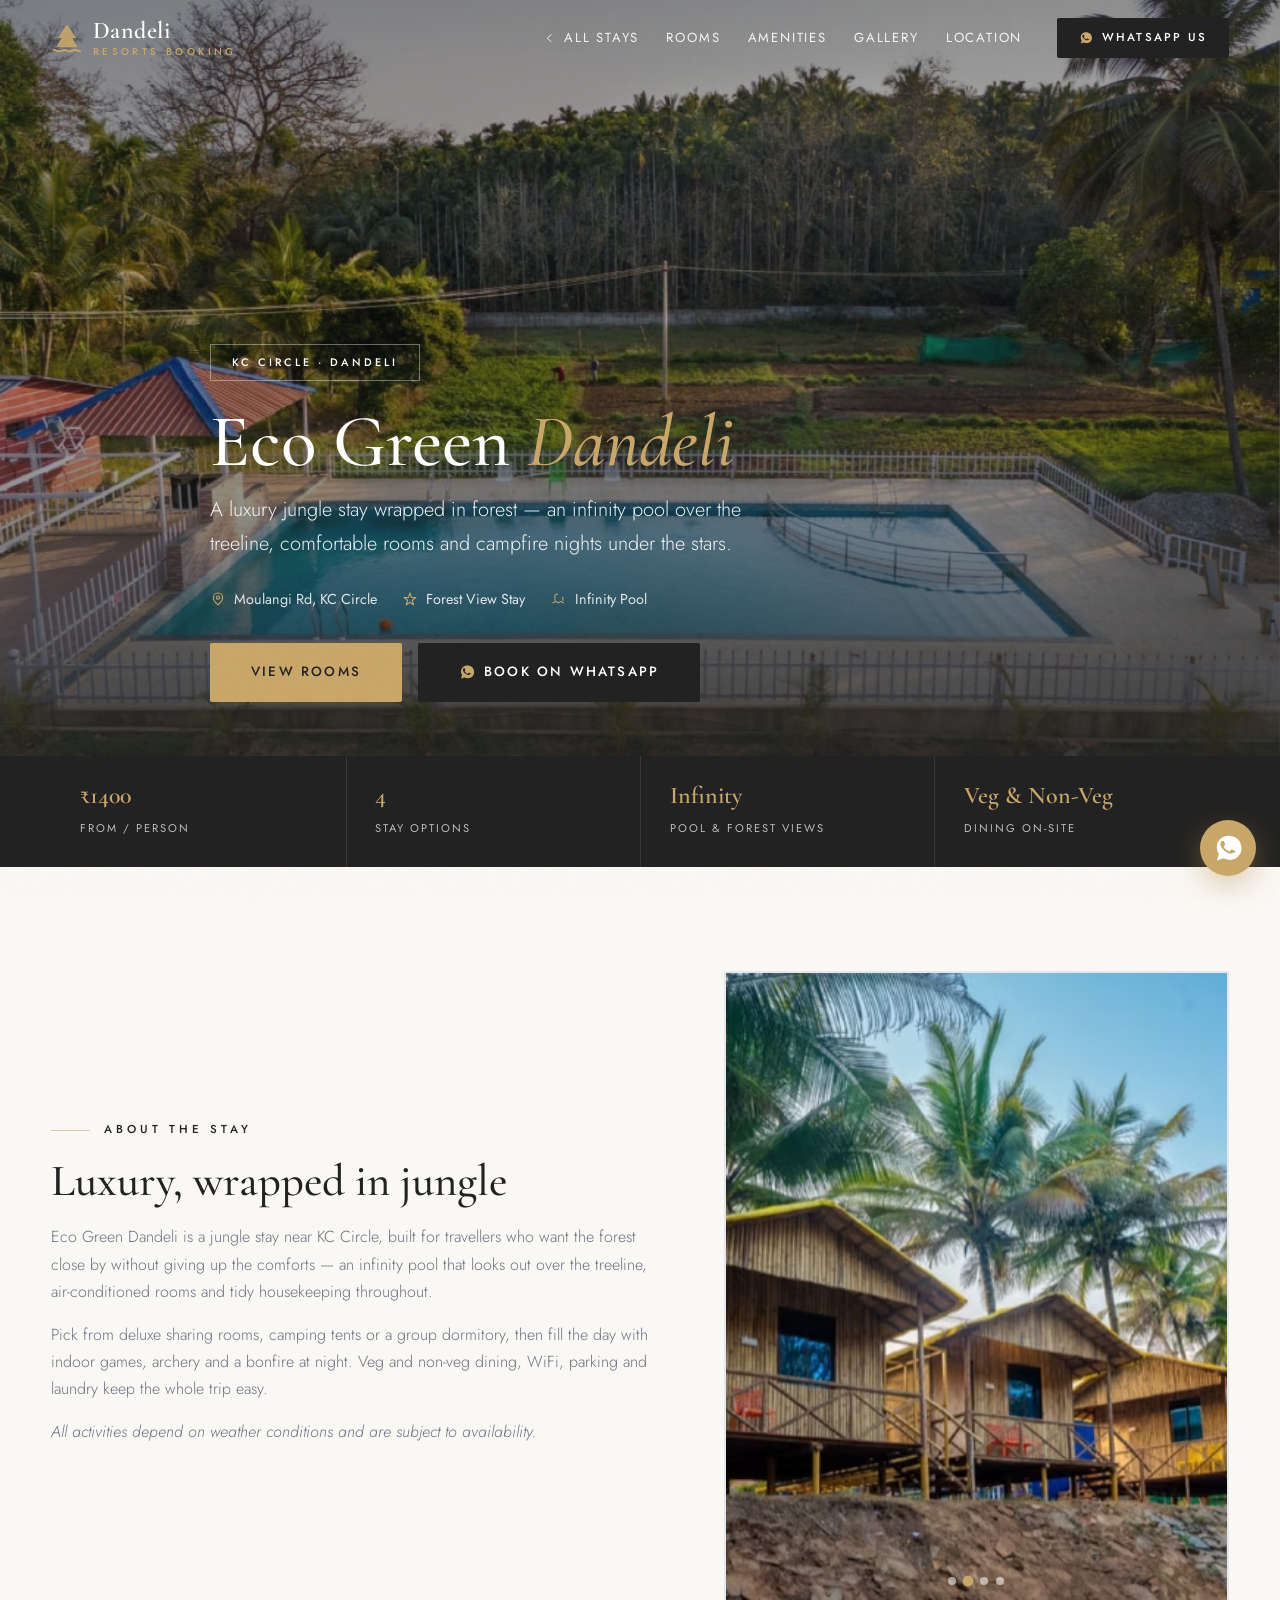
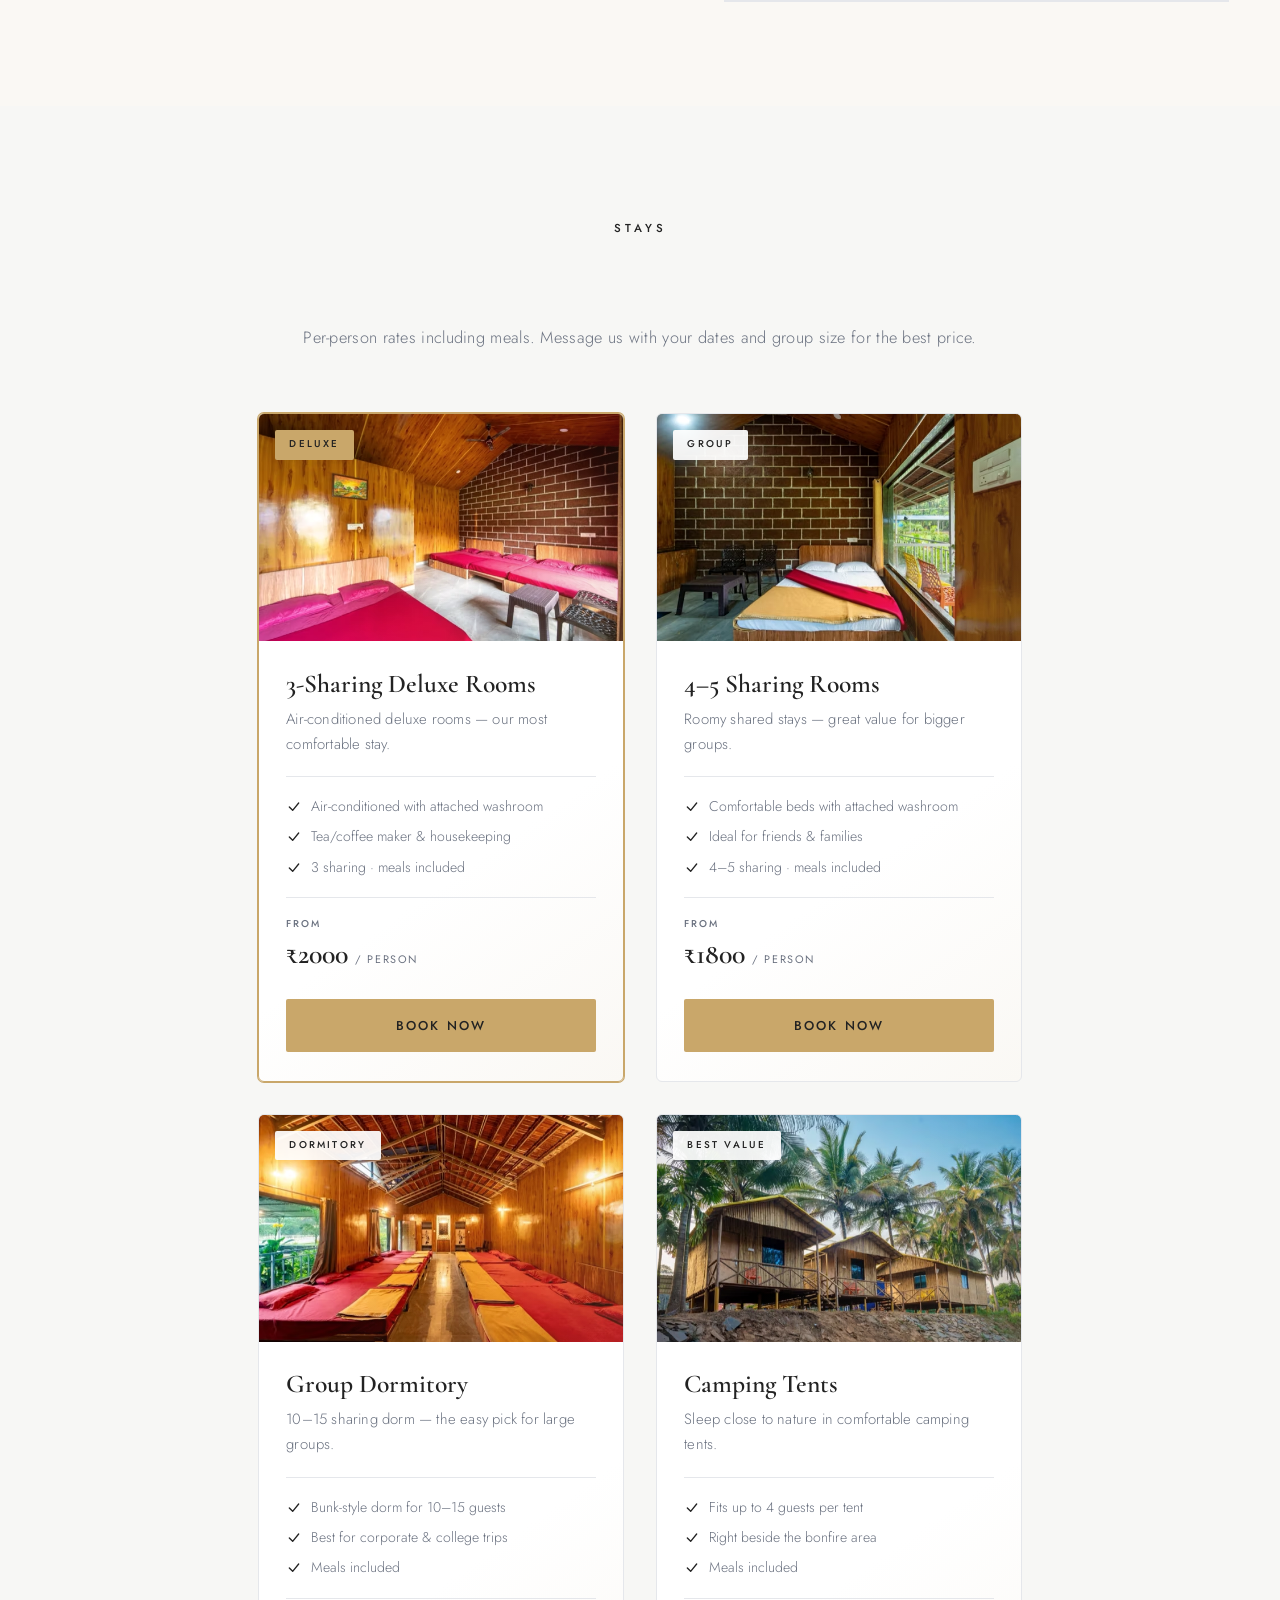
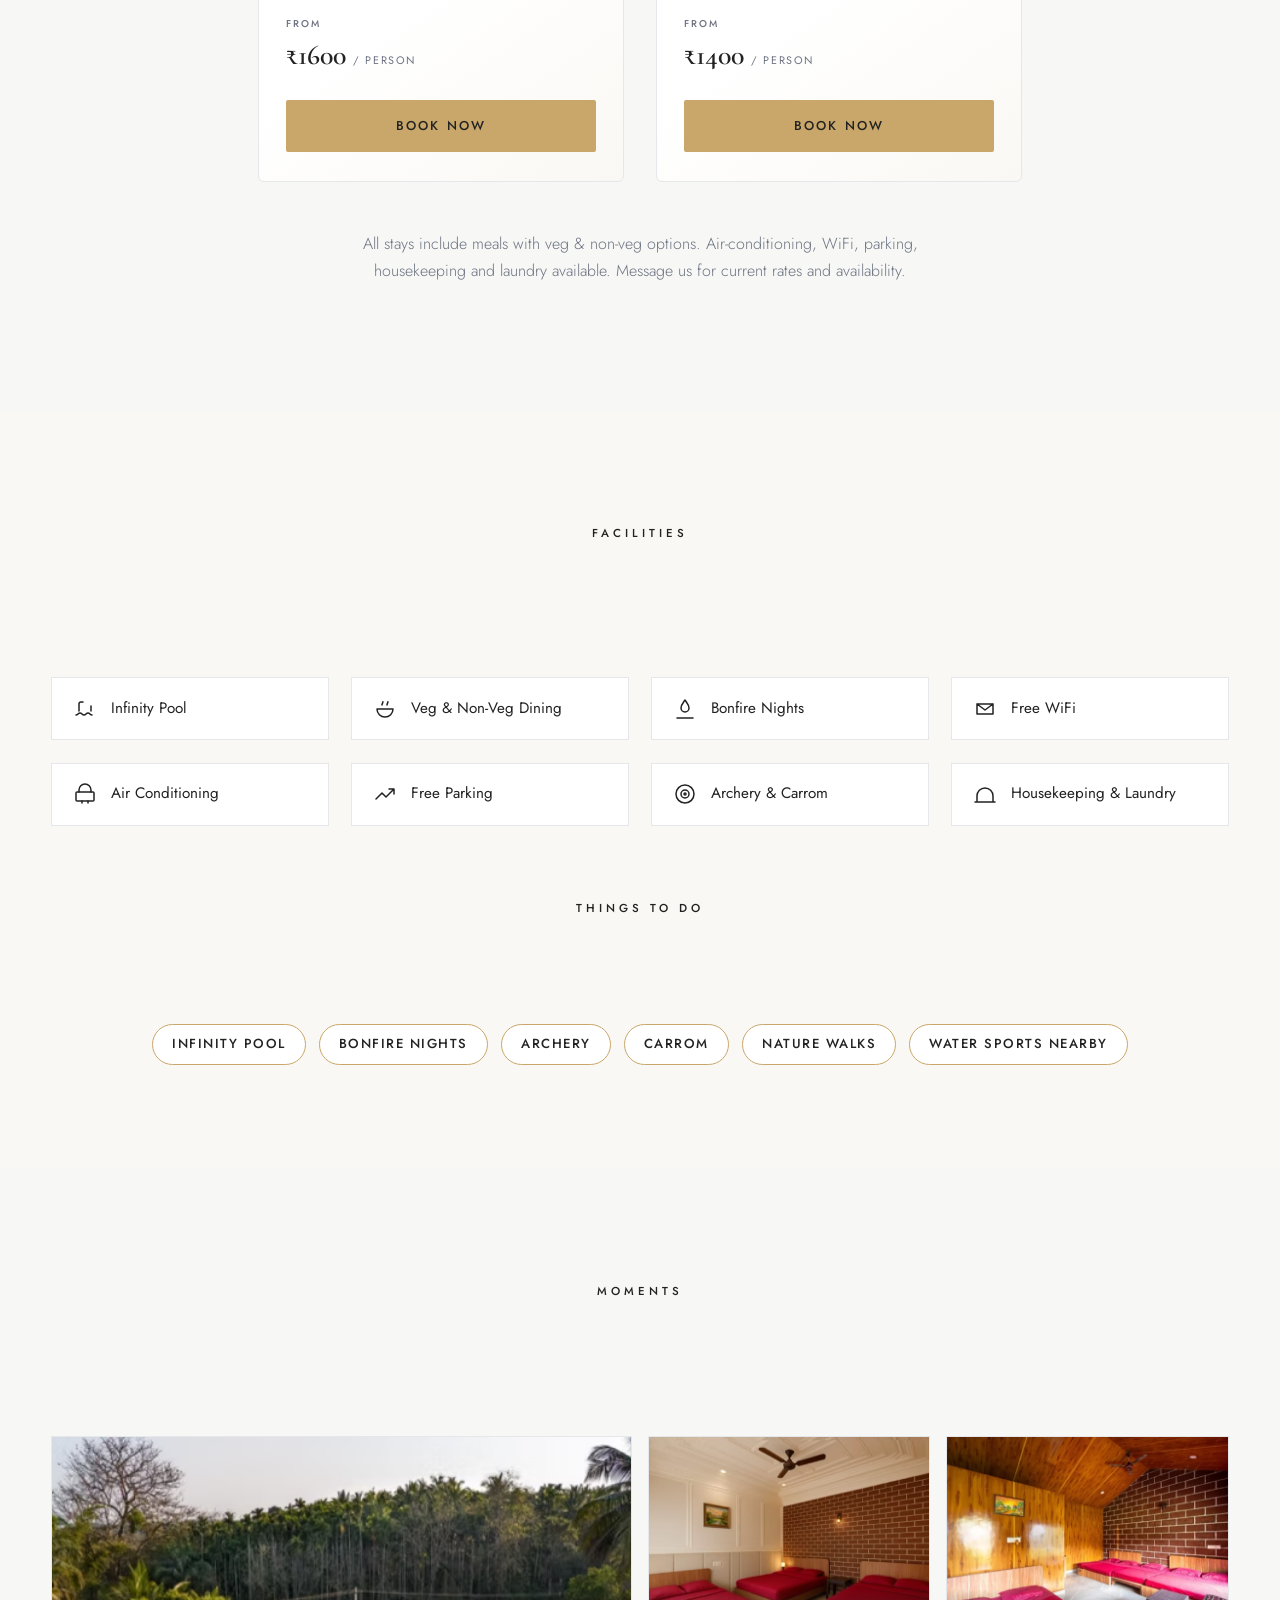
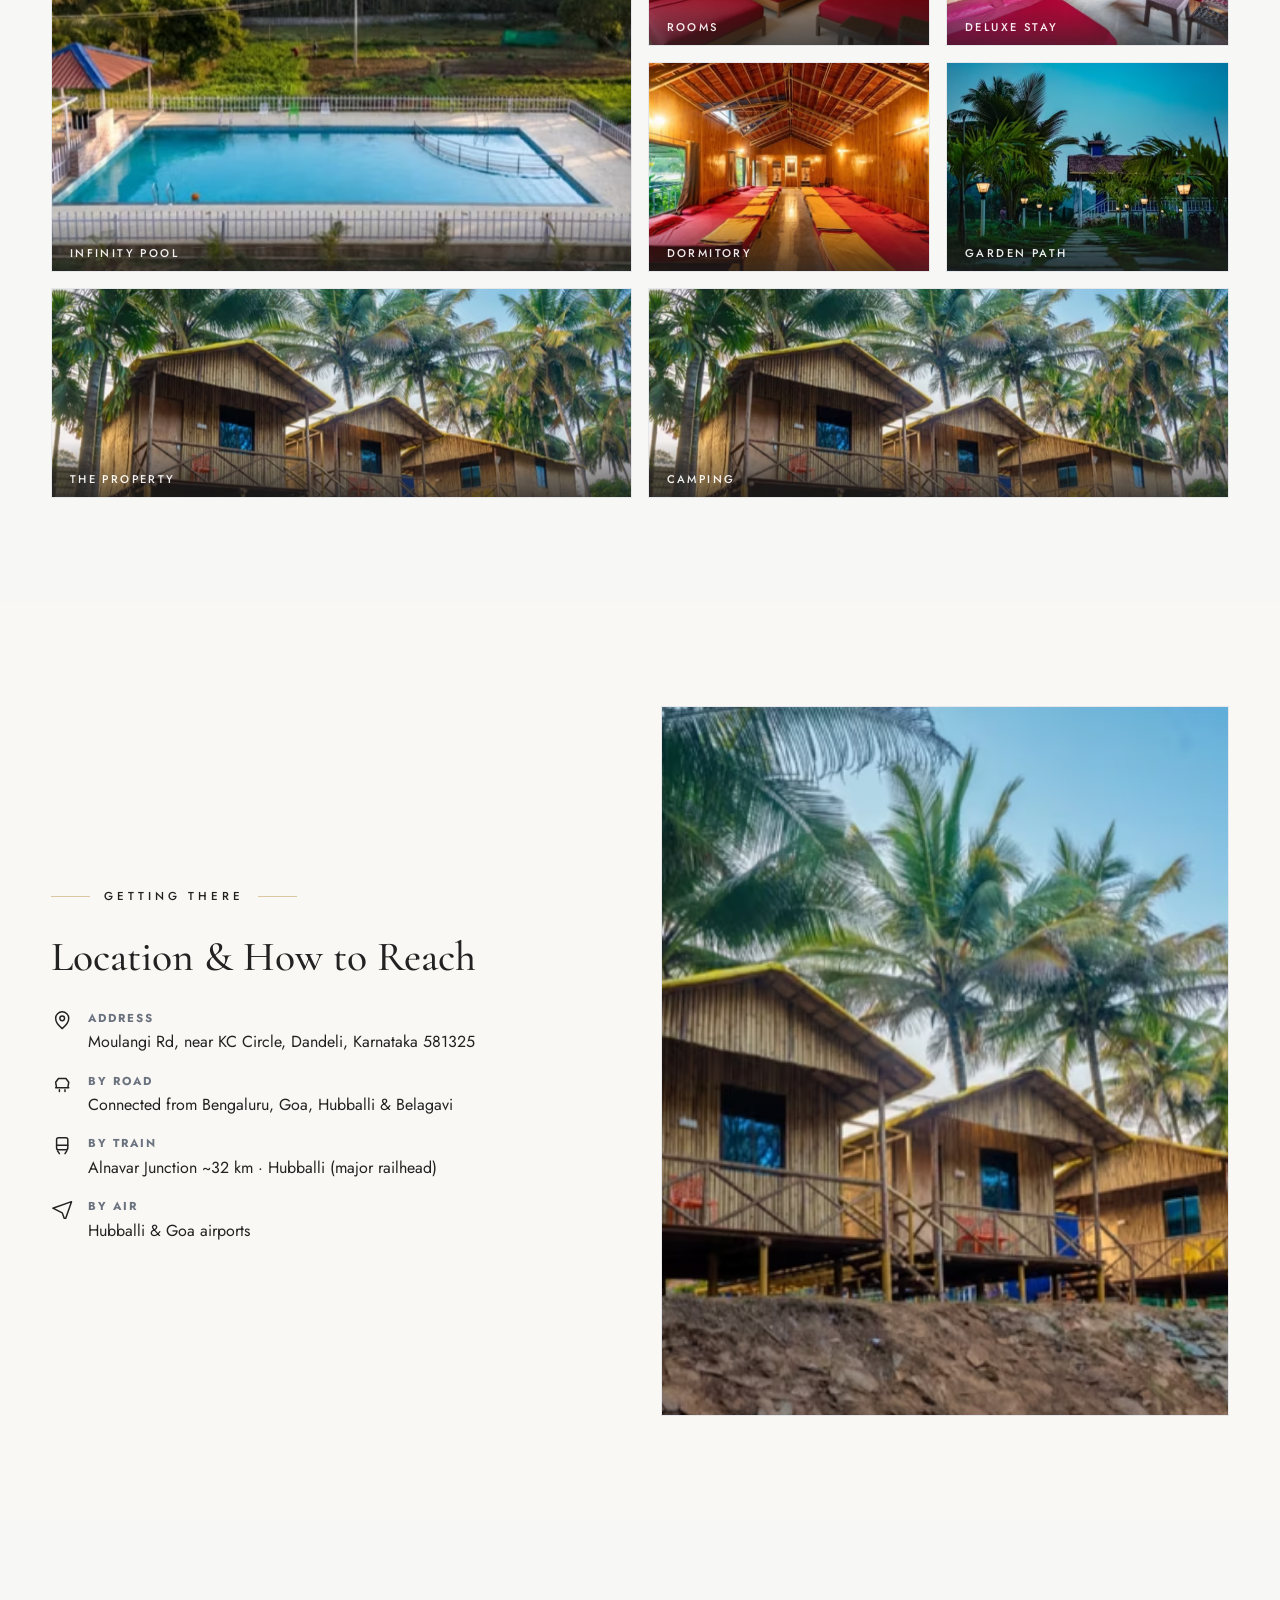
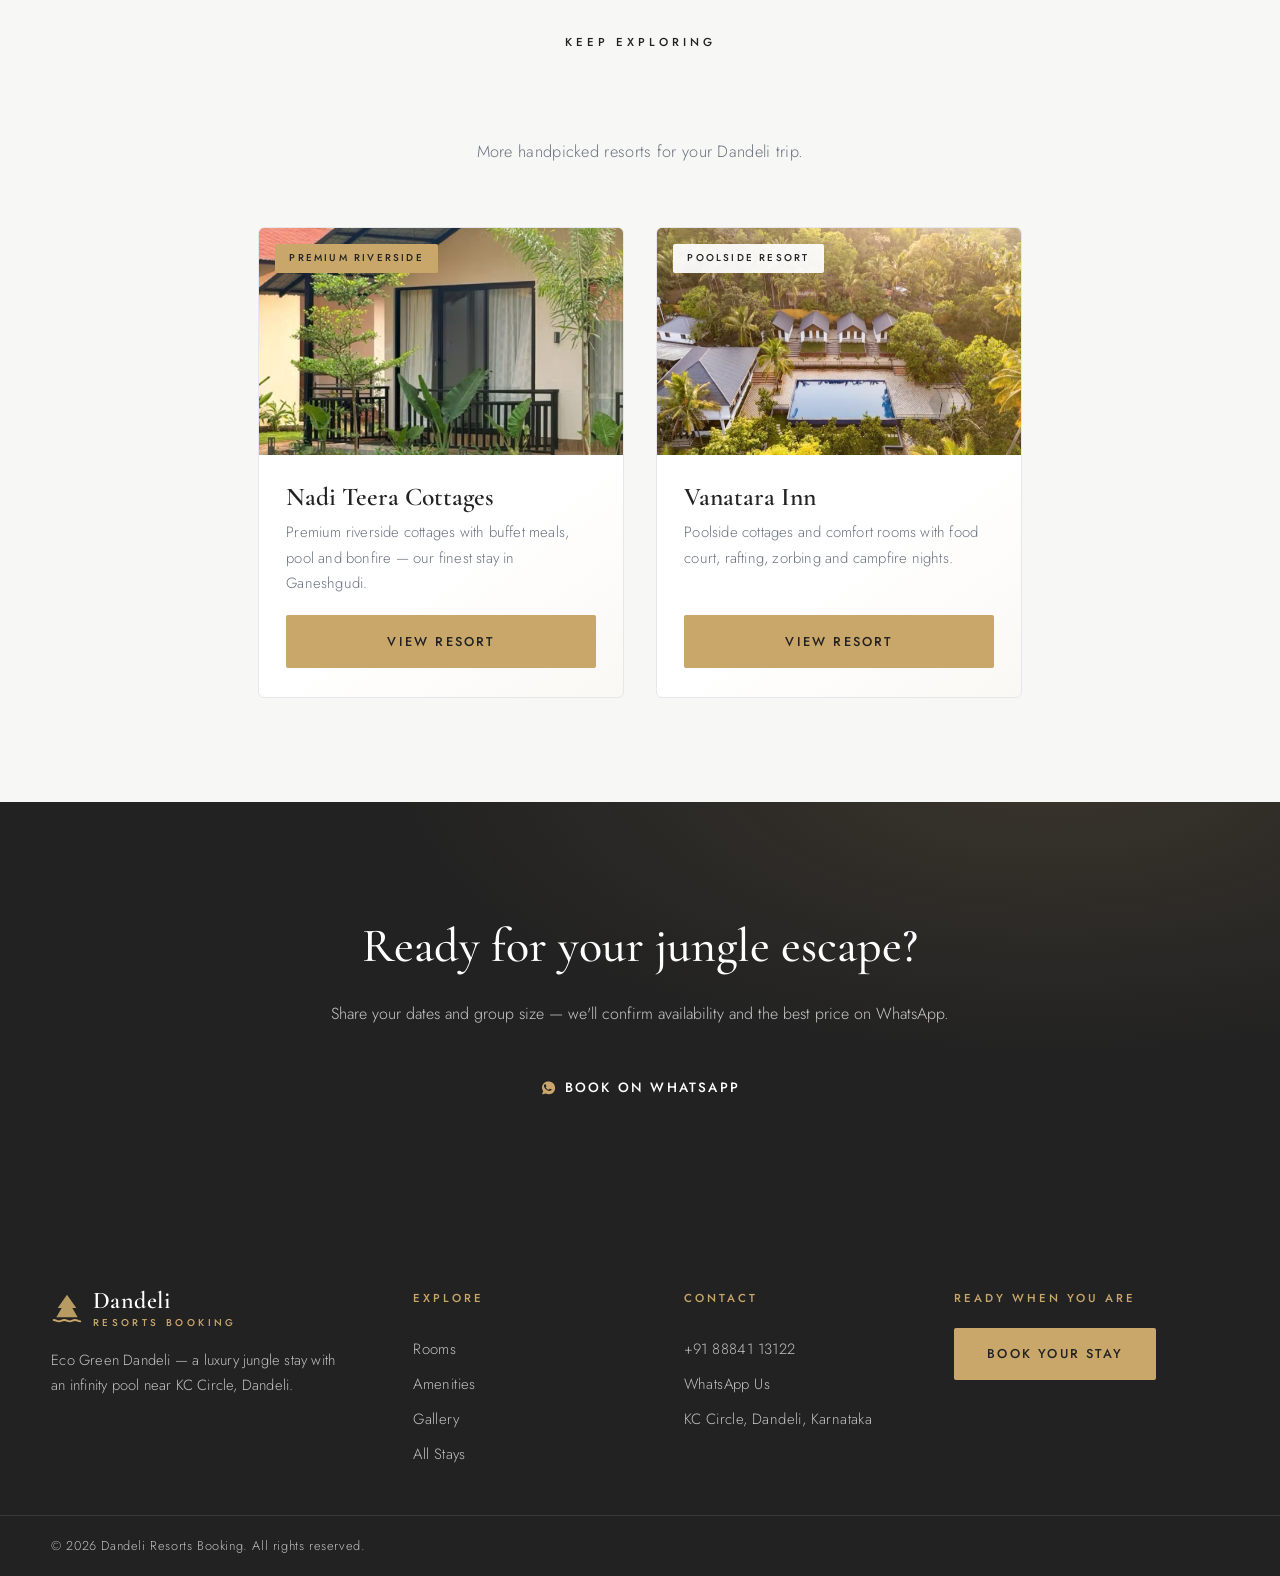
==== commit 56a9957d: "Replace tall About image with an auto-moving carousel on resort pages The About-section photo render" ====
--- a/eco-green.html
+++ b/eco-green.html
@@ -108,7 +108,18 @@
         <p><em>All activities depend on weather conditions and are subject to availability.</em></p>
       </div>
       <div class="about-media">
-        <picture><source type="image/avif" srcset="images/resorts/eg-pool-640.avif 640w, images/resorts/eg-pool-1200.avif 1200w" sizes="(max-width: 640px) 88vw, (max-width: 1024px) 50vw, 600px"><img src="images/resorts/eg-pool.jpg" alt="Infinity pool overlooking the forest at Eco Green Dandeli" loading="lazy" width="1500" height="841"></picture>
+        <div class="stay-carousel" data-carousel aria-roledescription="carousel" aria-label="Eco Green Dandeli photos">
+          <figure class="sc-slide is-active"><picture><source type="image/avif" srcset="images/resorts/eg-pool-640.avif 640w, images/resorts/eg-pool-1200.avif 1200w" sizes="(max-width: 1024px) 50vw, 600px"><img src="images/resorts/eg-pool.jpg" alt="Infinity pool overlooking the forest at Eco Green Dandeli" loading="lazy" width="1500" height="841"></picture></figure>
+          <figure class="sc-slide"><picture><source type="image/avif" srcset="images/resorts/eg-exterior-640.avif 640w, images/resorts/eg-exterior-1200.avif 1200w" sizes="(max-width: 1024px) 50vw, 600px"><img src="images/resorts/eg-exterior.jpg" alt="Exterior of Eco Green Dandeli" loading="lazy" width="1500" height="1000"></picture></figure>
+          <figure class="sc-slide"><picture><source type="image/avif" srcset="images/resorts/eg-room-640.avif 640w, images/resorts/eg-room-1200.avif 1200w" sizes="(max-width: 1024px) 50vw, 600px"><img src="images/resorts/eg-room.jpg" alt="Room interior at Eco Green Dandeli" loading="lazy" width="1500" height="1000"></picture></figure>
+          <figure class="sc-slide"><picture><source type="image/avif" srcset="images/resorts/eg-path-640.avif 640w, images/resorts/eg-path-1200.avif 1200w" sizes="(max-width: 1024px) 50vw, 600px"><img src="images/resorts/eg-path.jpg" alt="Garden path through Eco Green Dandeli" loading="lazy" width="1500" height="1000"></picture></figure>
+          <div class="sc-dots">
+            <button type="button" class="sc-dot is-active" aria-label="Show photo 1"></button>
+            <button type="button" class="sc-dot" aria-label="Show photo 2"></button>
+            <button type="button" class="sc-dot" aria-label="Show photo 3"></button>
+            <button type="button" class="sc-dot" aria-label="Show photo 4"></button>
+          </div>
+        </div>
       </div>
     </div>
   </section>
--- a/style.css
+++ b/style.css
@@ -1479,21 +1479,11 @@
 .steps.path-active::before { transform: scaleX(1); }
 .step {
   border-radius: 6px;
-  background: linear-gradient(150deg, var(--white), var(--warm));
-  overflow: hidden;
-}
-.step::after {
-  content: "";
-  position: absolute;
-  width: 150px;
-  height: 150px;
-  right: -75px;
-  bottom: -75px;
-  border: 1px solid rgba(184, 144, 79, .13);
-  border-radius: 50%;
-  transition: transform .6s var(--ease-premium);
-}
-.step:hover::after { transform: scale(1.25); }
+  background:
+    radial-gradient(150px 150px at bottom right, rgba(184, 144, 79, .10), transparent 60%),
+    linear-gradient(150deg, var(--white), var(--warm));
+}
+.step::after { content: none; }
 .step-num { z-index: 2; }
 
 /* Animated FAQ disclosure */
--- a/resort.css
+++ b/resort.css
@@ -136,12 +136,53 @@
   line-height: 1.15;
 }
 .about-copy p { color: var(--grey); font-weight: 300; margin-bottom: 1rem; }
+.about-media picture { display: block; width: 100%; }
 .about-media img {
   width: 100%;
+  height: 100%;
   aspect-ratio: 4 / 5;
   object-fit: cover;
   border: 1px solid var(--border);
 }
+
+/* ---------- About-section auto-moving carousel ---------- */
+.stay-carousel {
+  position: relative;
+  width: 100%;
+  aspect-ratio: 4 / 5;
+  overflow: hidden;
+  border: 1px solid var(--border);
+  background: var(--warm);
+}
+.sc-slide {
+  position: absolute;
+  inset: 0;
+  margin: 0;
+  opacity: 0;
+  transition: opacity 1.1s var(--ease-premium);
+}
+.sc-slide.is-active { opacity: 1; }
+.sc-slide picture { display: block; width: 100%; height: 100%; }
+.sc-slide img { width: 100%; height: 100%; object-fit: cover; display: block; }
+.sc-dots {
+  position: absolute;
+  left: 0; right: 0; bottom: 1rem;
+  z-index: 2;
+  display: flex;
+  justify-content: center;
+  gap: .5rem;
+}
+.sc-dot {
+  width: 8px; height: 8px;
+  padding: 0;
+  border: 0;
+  border-radius: 50%;
+  background: rgba(255, 255, 255, .55);
+  cursor: pointer;
+  transition: background .3s ease, transform .3s ease;
+}
+.sc-dot:hover { background: rgba(255, 255, 255, .9); }
+.sc-dot.is-active { background: var(--gold); transform: scale(1.35); }
 
 /* ---------- Room feature list (inside reused .pkg-card) ---------- */
 .room-features {
@@ -254,6 +295,7 @@
   .about-wrap, .locate-wrap { grid-template-columns: 1fr; gap: 2.2rem; }
   .about-media { order: -1; }
   .about-media img { aspect-ratio: 16 / 10; }
+  .stay-carousel { aspect-ratio: 16 / 10; }
 }
 @media (max-width: 640px) {
   .resort-hero { min-height: 78vh; }
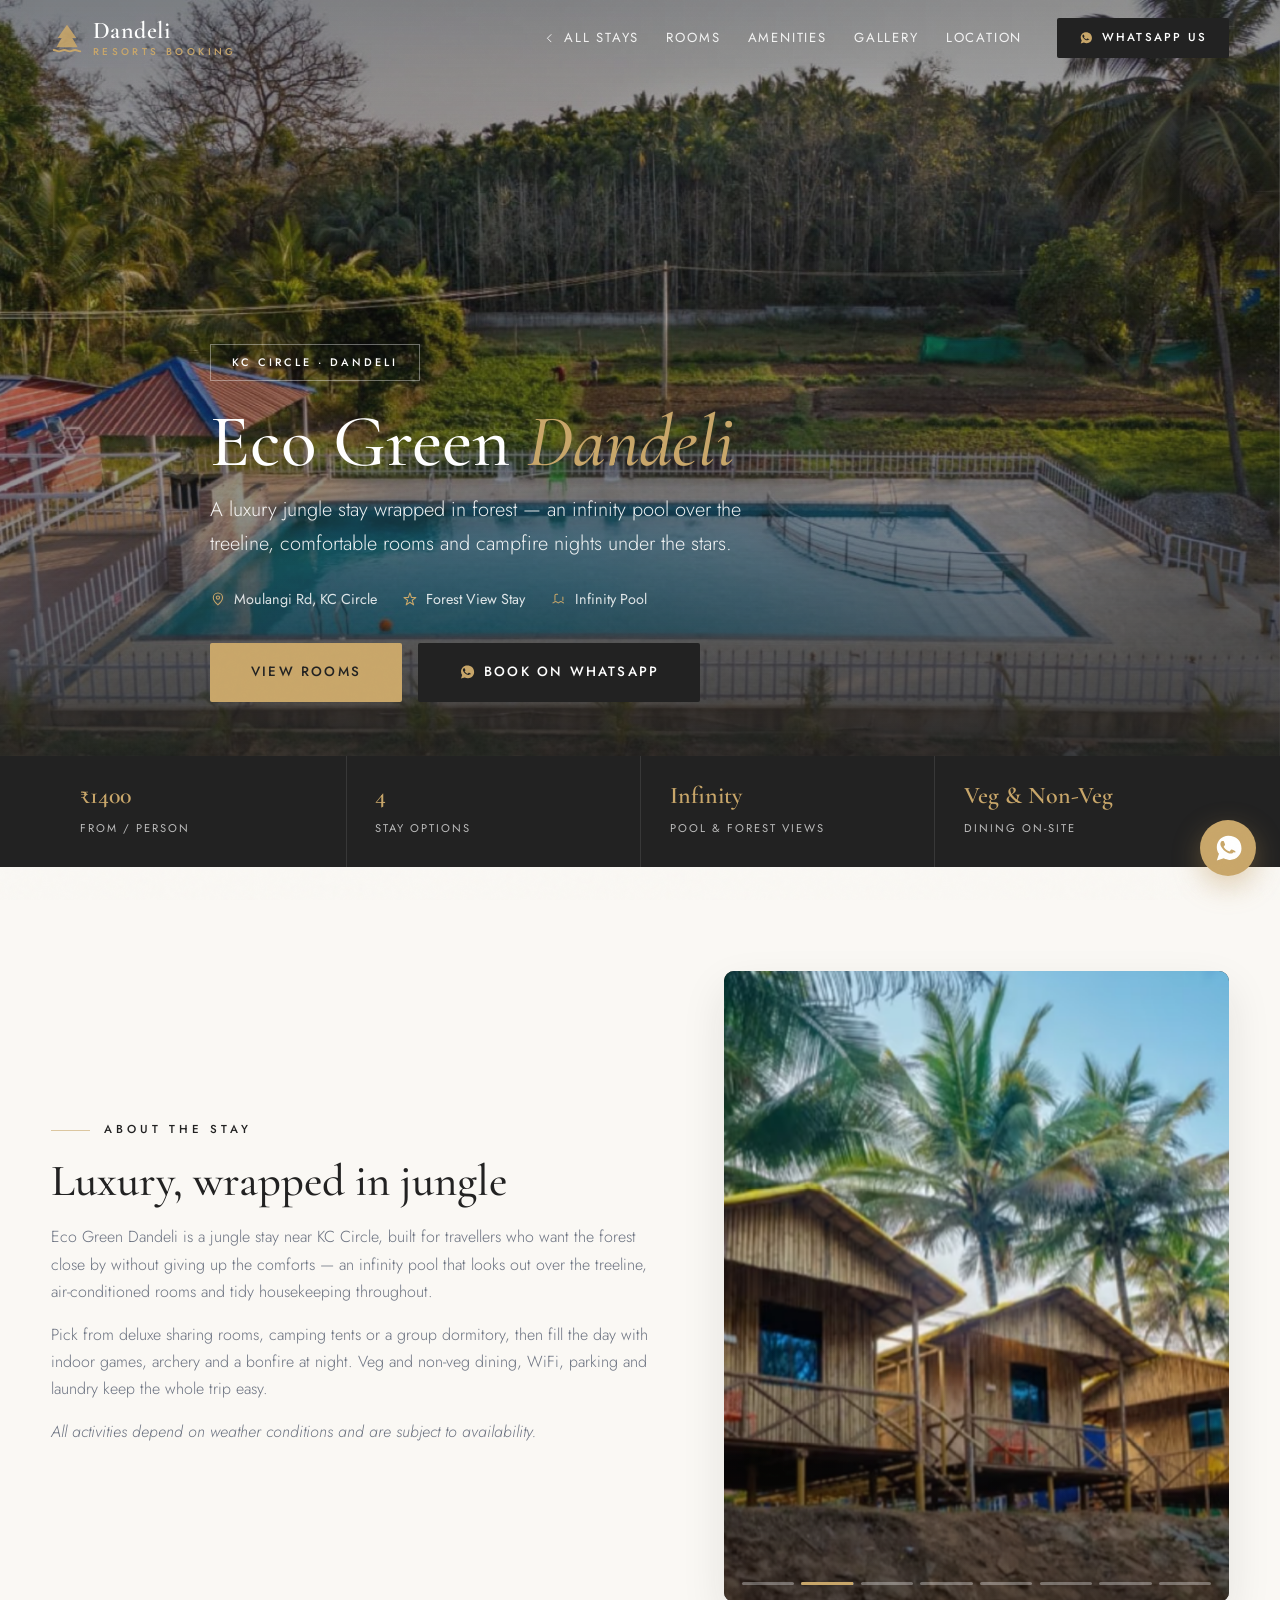
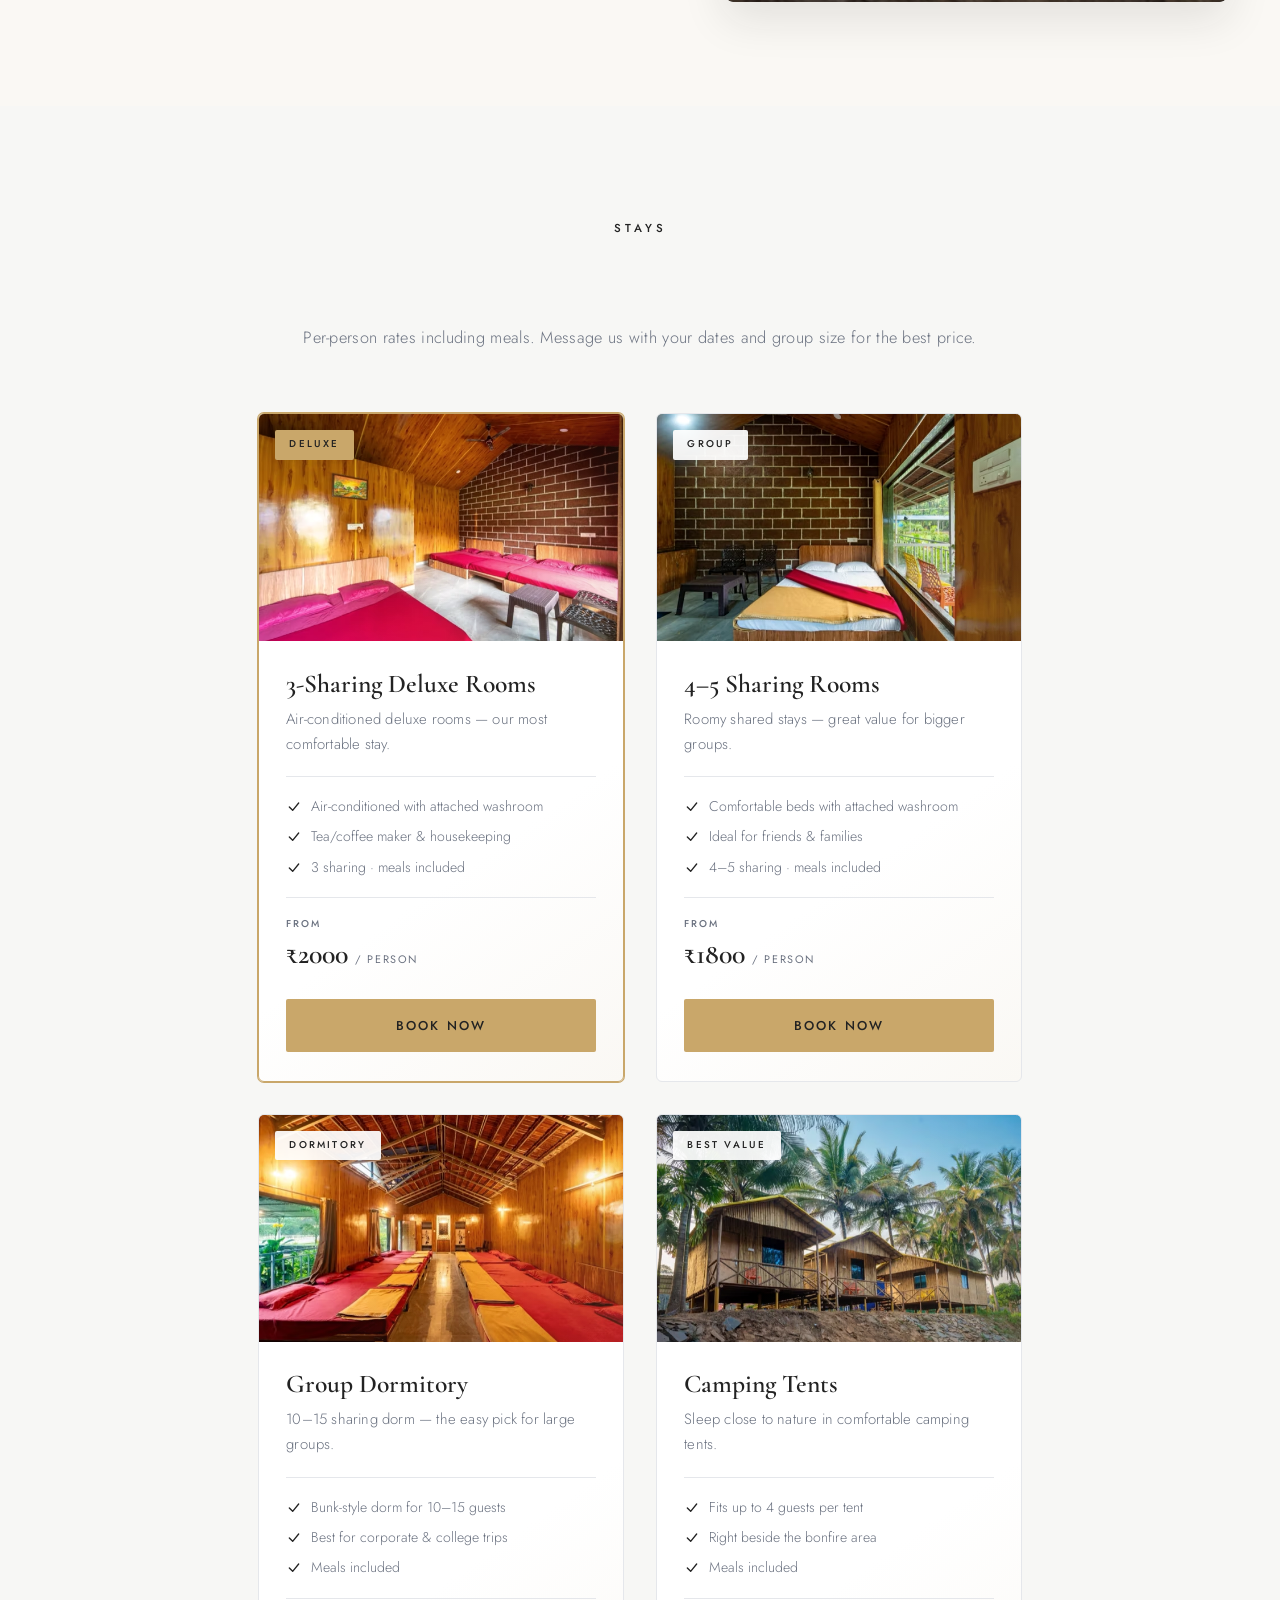
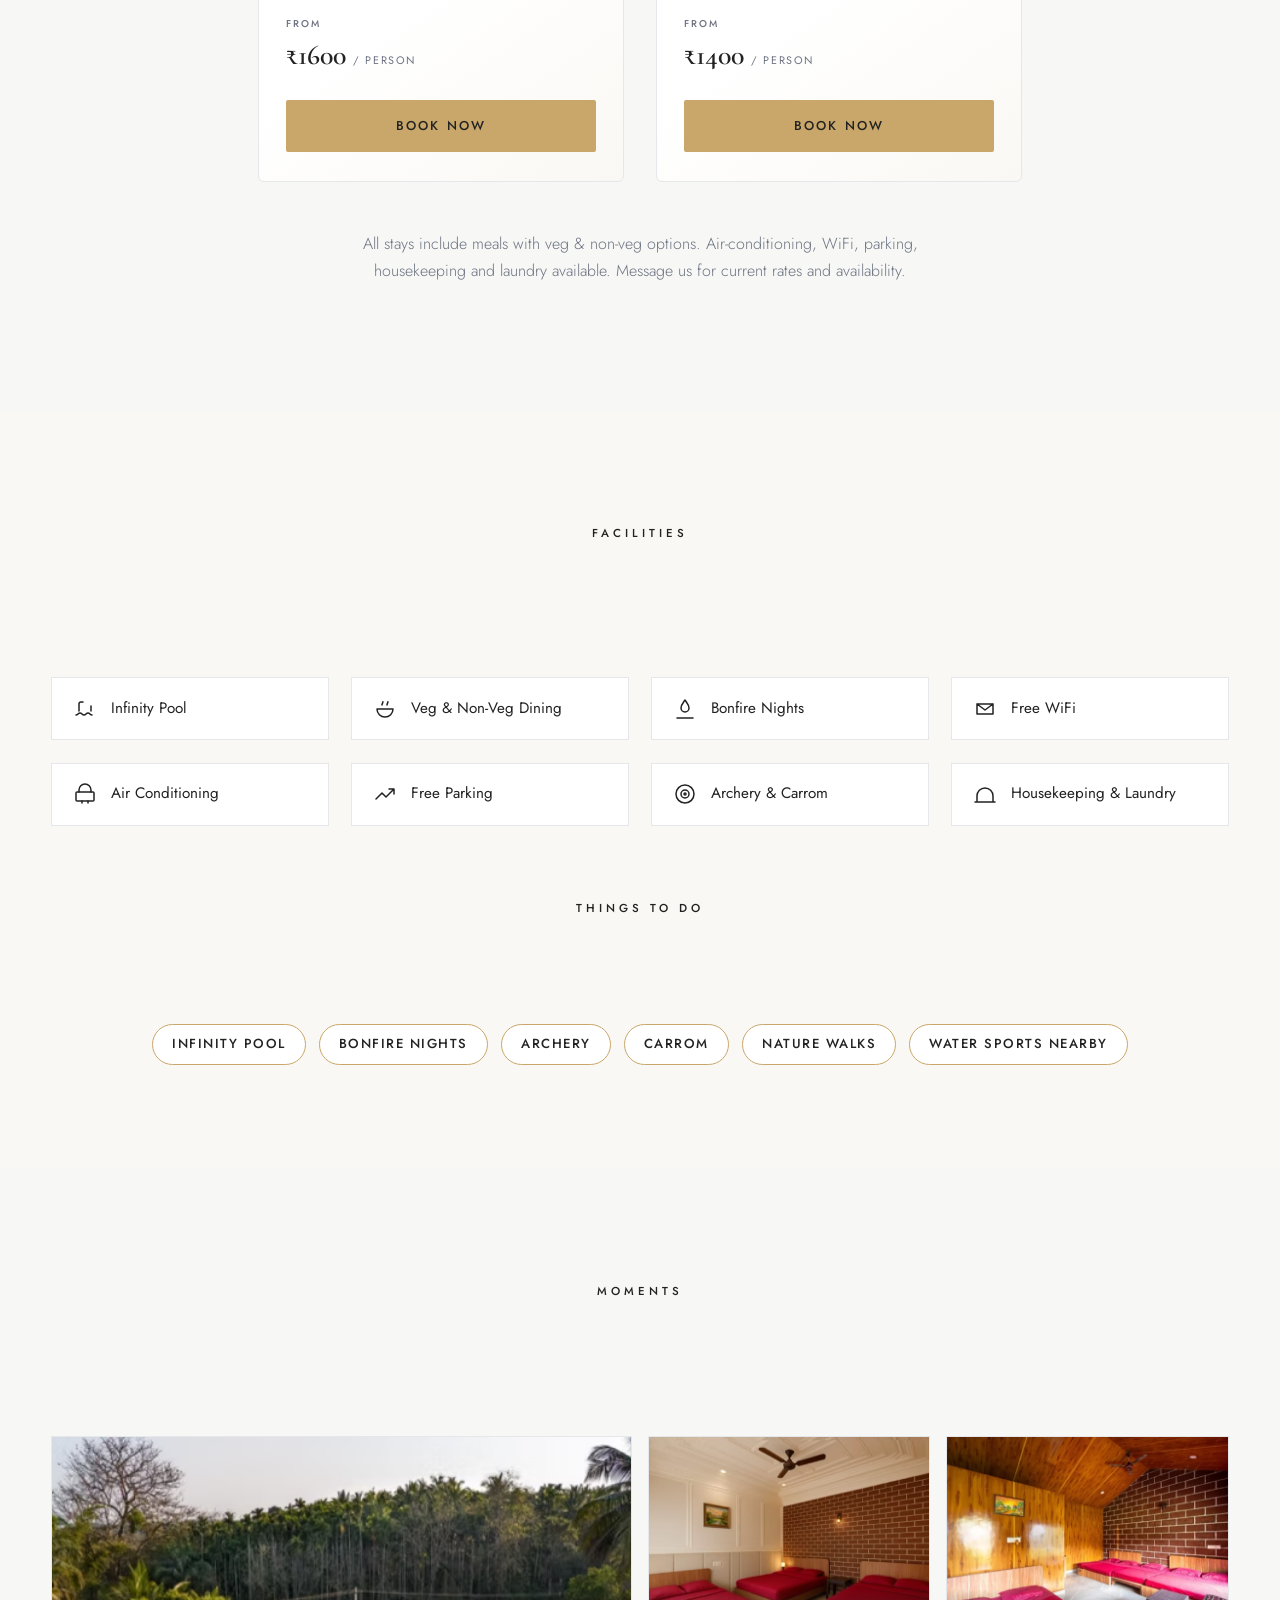
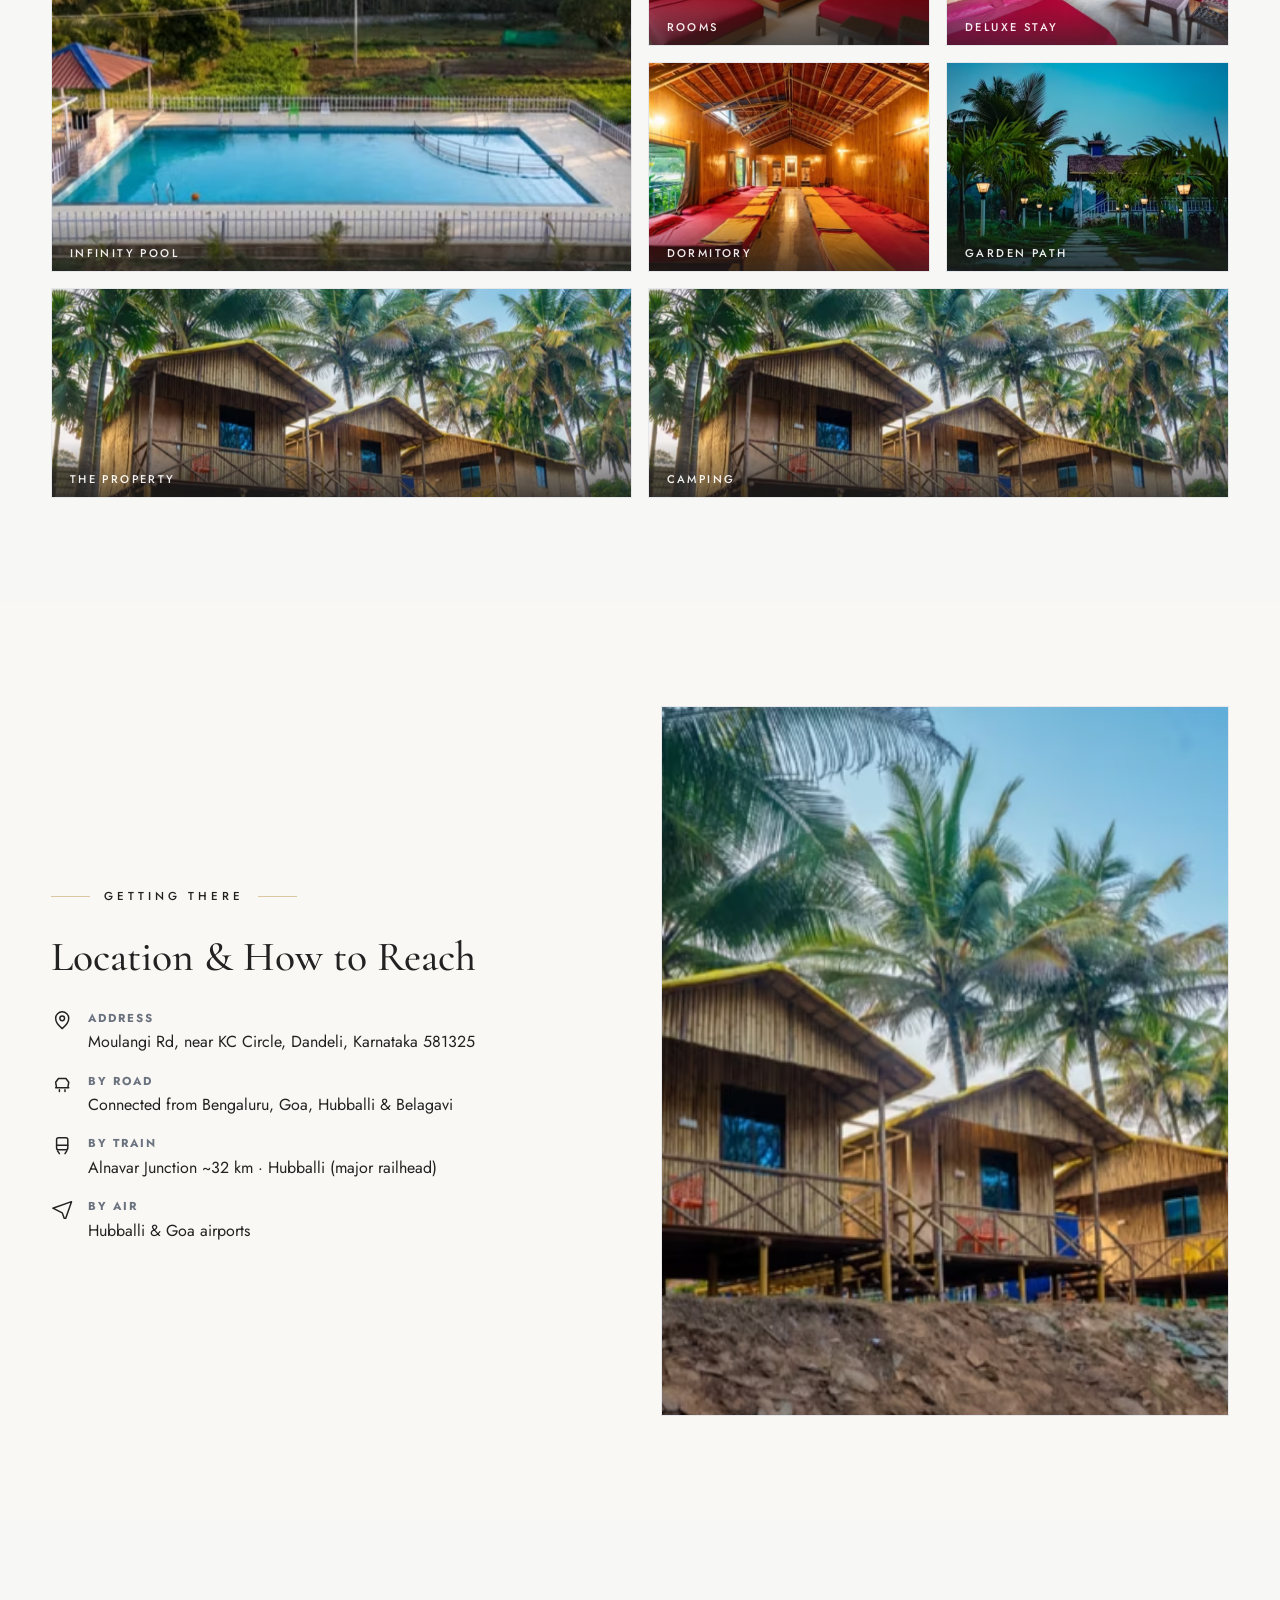
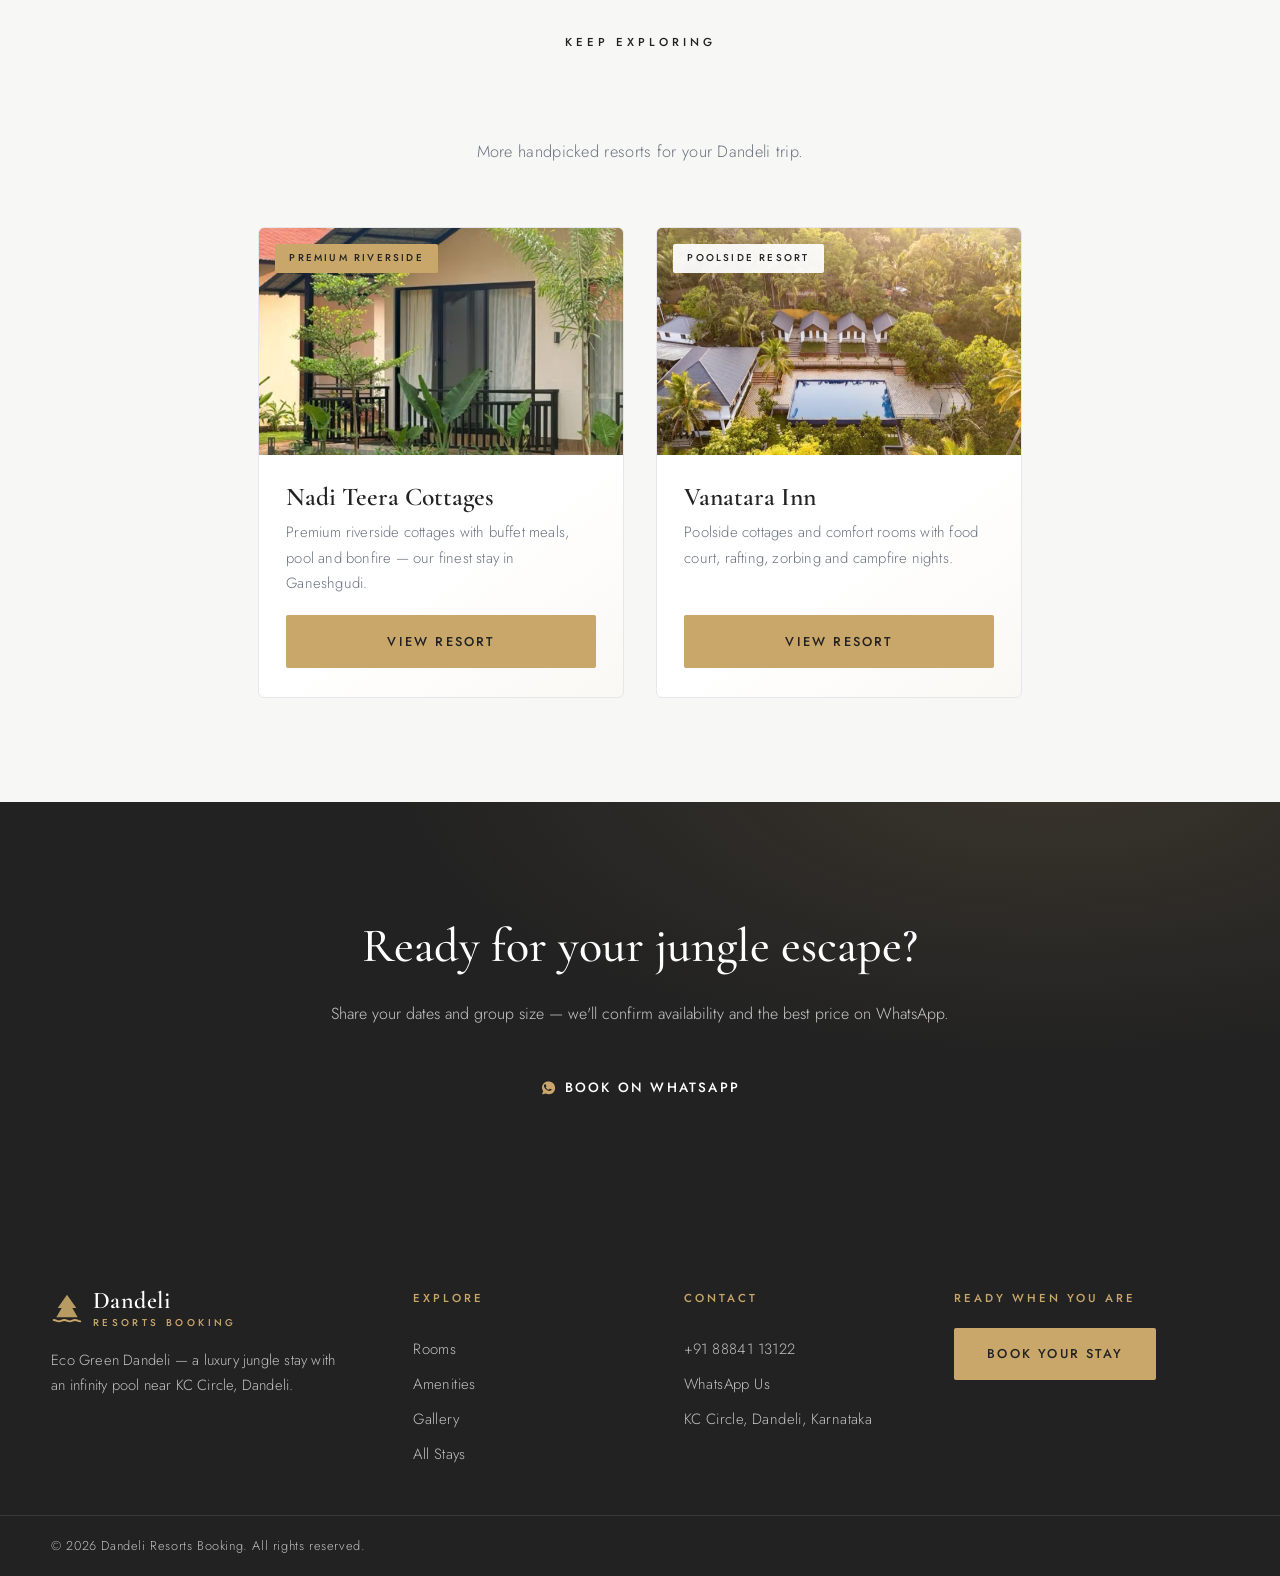
==== commit 9f46020e: "Expand resort carousels to 8 photos each, 2s auto-scroll - Add more photos from each resort's own li" ====
--- a/eco-green.html
+++ b/eco-green.html
@@ -111,13 +111,21 @@
         <div class="stay-carousel" data-carousel aria-roledescription="carousel" aria-label="Eco Green Dandeli photos">
           <figure class="sc-slide is-active"><picture><source type="image/avif" srcset="images/resorts/eg-pool-640.avif 640w, images/resorts/eg-pool-1200.avif 1200w" sizes="(max-width: 1024px) 50vw, 600px"><img src="images/resorts/eg-pool.jpg" alt="Infinity pool overlooking the forest at Eco Green Dandeli" loading="lazy" width="1500" height="841"></picture></figure>
           <figure class="sc-slide"><picture><source type="image/avif" srcset="images/resorts/eg-exterior-640.avif 640w, images/resorts/eg-exterior-1200.avif 1200w" sizes="(max-width: 1024px) 50vw, 600px"><img src="images/resorts/eg-exterior.jpg" alt="Exterior of Eco Green Dandeli" loading="lazy" width="1500" height="1000"></picture></figure>
+          <figure class="sc-slide"><picture><source type="image/avif" srcset="images/resorts/eg-path-640.avif 640w, images/resorts/eg-path-1200.avif 1200w" sizes="(max-width: 1024px) 50vw, 600px"><img src="images/resorts/eg-path.jpg" alt="Garden path through Eco Green Dandeli" loading="lazy" width="1500" height="1000"></picture></figure>
+          <figure class="sc-slide"><picture><source type="image/avif" srcset="images/resorts/eg-cottage-640.avif 640w, images/resorts/eg-cottage-1200.avif 1200w" sizes="(max-width: 1024px) 50vw, 600px"><img src="images/resorts/eg-cottage.jpg" alt="Cottage tents at Eco Green Dandeli" loading="lazy" width="1500" height="1000"></picture></figure>
           <figure class="sc-slide"><picture><source type="image/avif" srcset="images/resorts/eg-room-640.avif 640w, images/resorts/eg-room-1200.avif 1200w" sizes="(max-width: 1024px) 50vw, 600px"><img src="images/resorts/eg-room.jpg" alt="Room interior at Eco Green Dandeli" loading="lazy" width="1500" height="1000"></picture></figure>
-          <figure class="sc-slide"><picture><source type="image/avif" srcset="images/resorts/eg-path-640.avif 640w, images/resorts/eg-path-1200.avif 1200w" sizes="(max-width: 1024px) 50vw, 600px"><img src="images/resorts/eg-path.jpg" alt="Garden path through Eco Green Dandeli" loading="lazy" width="1500" height="1000"></picture></figure>
+          <figure class="sc-slide"><picture><source type="image/avif" srcset="images/resorts/eg-deluxe-640.avif 640w, images/resorts/eg-deluxe-1200.avif 1200w" sizes="(max-width: 1024px) 50vw, 600px"><img src="images/resorts/eg-deluxe.jpg" alt="Deluxe room at Eco Green Dandeli" loading="lazy" width="1500" height="1000"></picture></figure>
+          <figure class="sc-slide"><picture><source type="image/avif" srcset="images/resorts/eg-sharing-640.avif 640w, images/resorts/eg-sharing-1200.avif 1200w" sizes="(max-width: 1024px) 50vw, 600px"><img src="images/resorts/eg-sharing.jpg" alt="Sharing room at Eco Green Dandeli" loading="lazy" width="1500" height="1000"></picture></figure>
+          <figure class="sc-slide"><picture><source type="image/avif" srcset="images/resorts/eg-dorm-640.avif 640w, images/resorts/eg-dorm-1200.avif 1200w" sizes="(max-width: 1024px) 50vw, 600px"><img src="images/resorts/eg-dorm.jpg" alt="Dormitory at Eco Green Dandeli" loading="lazy" width="1500" height="1000"></picture></figure>
           <div class="sc-dots">
             <button type="button" class="sc-dot is-active" aria-label="Show photo 1"></button>
             <button type="button" class="sc-dot" aria-label="Show photo 2"></button>
             <button type="button" class="sc-dot" aria-label="Show photo 3"></button>
             <button type="button" class="sc-dot" aria-label="Show photo 4"></button>
+            <button type="button" class="sc-dot" aria-label="Show photo 5"></button>
+            <button type="button" class="sc-dot" aria-label="Show photo 6"></button>
+            <button type="button" class="sc-dot" aria-label="Show photo 7"></button>
+            <button type="button" class="sc-dot" aria-label="Show photo 8"></button>
           </div>
         </div>
       </div>
--- a/resort.css
+++ b/resort.css
@@ -151,38 +151,109 @@
   width: 100%;
   aspect-ratio: 4 / 5;
   overflow: hidden;
-  border: 1px solid var(--border);
-  background: var(--warm);
+  border-radius: 10px;
+  background: var(--charcoal);
+  box-shadow: var(--shadow);
+  isolation: isolate;
+}
+/* soft gradient scrim so controls read over any photo */
+.stay-carousel::after {
+  content: "";
+  position: absolute;
+  left: 0; right: 0; bottom: 0;
+  height: 42%;
+  background: linear-gradient(to top, rgba(20, 18, 14, .55), transparent);
+  pointer-events: none;
+  z-index: 2;
 }
 .sc-slide {
   position: absolute;
   inset: 0;
   margin: 0;
   opacity: 0;
-  transition: opacity 1.1s var(--ease-premium);
-}
-.sc-slide.is-active { opacity: 1; }
-.sc-slide picture { display: block; width: 100%; height: 100%; }
-.sc-slide img { width: 100%; height: 100%; object-fit: cover; display: block; }
+  transform: scale(1.05);
+  transition: opacity .85s var(--ease-premium), transform .85s var(--ease-premium);
+  z-index: 0;
+}
+.sc-slide.is-active {
+  opacity: 1;
+  transform: scale(1);
+  z-index: 1;
+}
+.sc-slide picture { display: block; width: 100%; height: 100%; overflow: hidden; }
+.sc-slide img { width: 100%; height: 100%; object-fit: cover; display: block; will-change: transform; }
+/* Ken Burns: the active photo drifts in slowly for a cinematic feel */
+.sc-slide.is-active img { animation: scKenBurns 4.5s ease-out both; }
+@keyframes scKenBurns {
+  from { transform: scale(1.01) translateY(0); }
+  to { transform: scale(1.09) translateY(-1.2%); }
+}
+
+/* Story-style progress indicators */
 .sc-dots {
   position: absolute;
-  left: 0; right: 0; bottom: 1rem;
-  z-index: 2;
-  display: flex;
-  justify-content: center;
-  gap: .5rem;
+  left: 1.1rem; right: 1.1rem; bottom: 1.05rem;
+  z-index: 3;
+  display: flex;
+  gap: .45rem;
 }
 .sc-dot {
-  width: 8px; height: 8px;
+  position: relative;
+  flex: 1;
+  height: 3px;
   padding: 0;
   border: 0;
+  border-radius: 2px;
+  background: rgba(255, 255, 255, .32);
+  cursor: pointer;
+  overflow: hidden;
+}
+.sc-dot::after {
+  content: "";
+  position: absolute;
+  inset: 0;
+  background: var(--gold);
+  transform: scaleX(0);
+  transform-origin: left;
+}
+/* active bar fills over the auto-advance interval, like a story timer */
+.sc-dot.is-active::after { animation: scProgress 2s linear forwards; }
+.stay-carousel.is-paused .sc-dot.is-active::after { animation-play-state: paused; }
+@keyframes scProgress { from { transform: scaleX(0); } to { transform: scaleX(1); } }
+
+/* Prev / next arrows (injected by JS) */
+.sc-arrow {
+  position: absolute;
+  top: 50%;
+  transform: translateY(-50%) scale(.9);
+  z-index: 3;
+  width: 2.6rem; height: 2.6rem;
+  display: grid;
+  place-items: center;
+  border: 0;
   border-radius: 50%;
-  background: rgba(255, 255, 255, .55);
+  background: rgba(255, 255, 255, .9);
+  color: var(--charcoal);
   cursor: pointer;
-  transition: background .3s ease, transform .3s ease;
-}
-.sc-dot:hover { background: rgba(255, 255, 255, .9); }
-.sc-dot.is-active { background: var(--gold); transform: scale(1.35); }
+  opacity: 0;
+  transition: opacity .3s ease, transform .3s ease, background .25s ease;
+}
+.sc-prev { left: .9rem; }
+.sc-next { right: .9rem; }
+.stay-carousel:hover .sc-arrow { opacity: 1; transform: translateY(-50%) scale(1); }
+.sc-arrow:hover { background: var(--gold); color: var(--white); }
+.sc-arrow:focus-visible { opacity: 1; outline: 2px solid var(--gold); outline-offset: 2px; }
+.sc-arrow svg { width: 1.1rem; height: 1.1rem; }
+
+@media (hover: none) {
+  .sc-arrow { display: none; }
+}
+@media (prefers-reduced-motion: reduce) {
+  .sc-slide { transition: opacity .35s ease; transform: none; }
+  .sc-slide.is-active { transform: none; }
+  .sc-slide.is-active img { animation: none; }
+  .sc-dot.is-active::after { animation: none; transform: scaleX(1); }
+}
 
 /* ---------- Room feature list (inside reused .pkg-card) ---------- */
 .room-features {
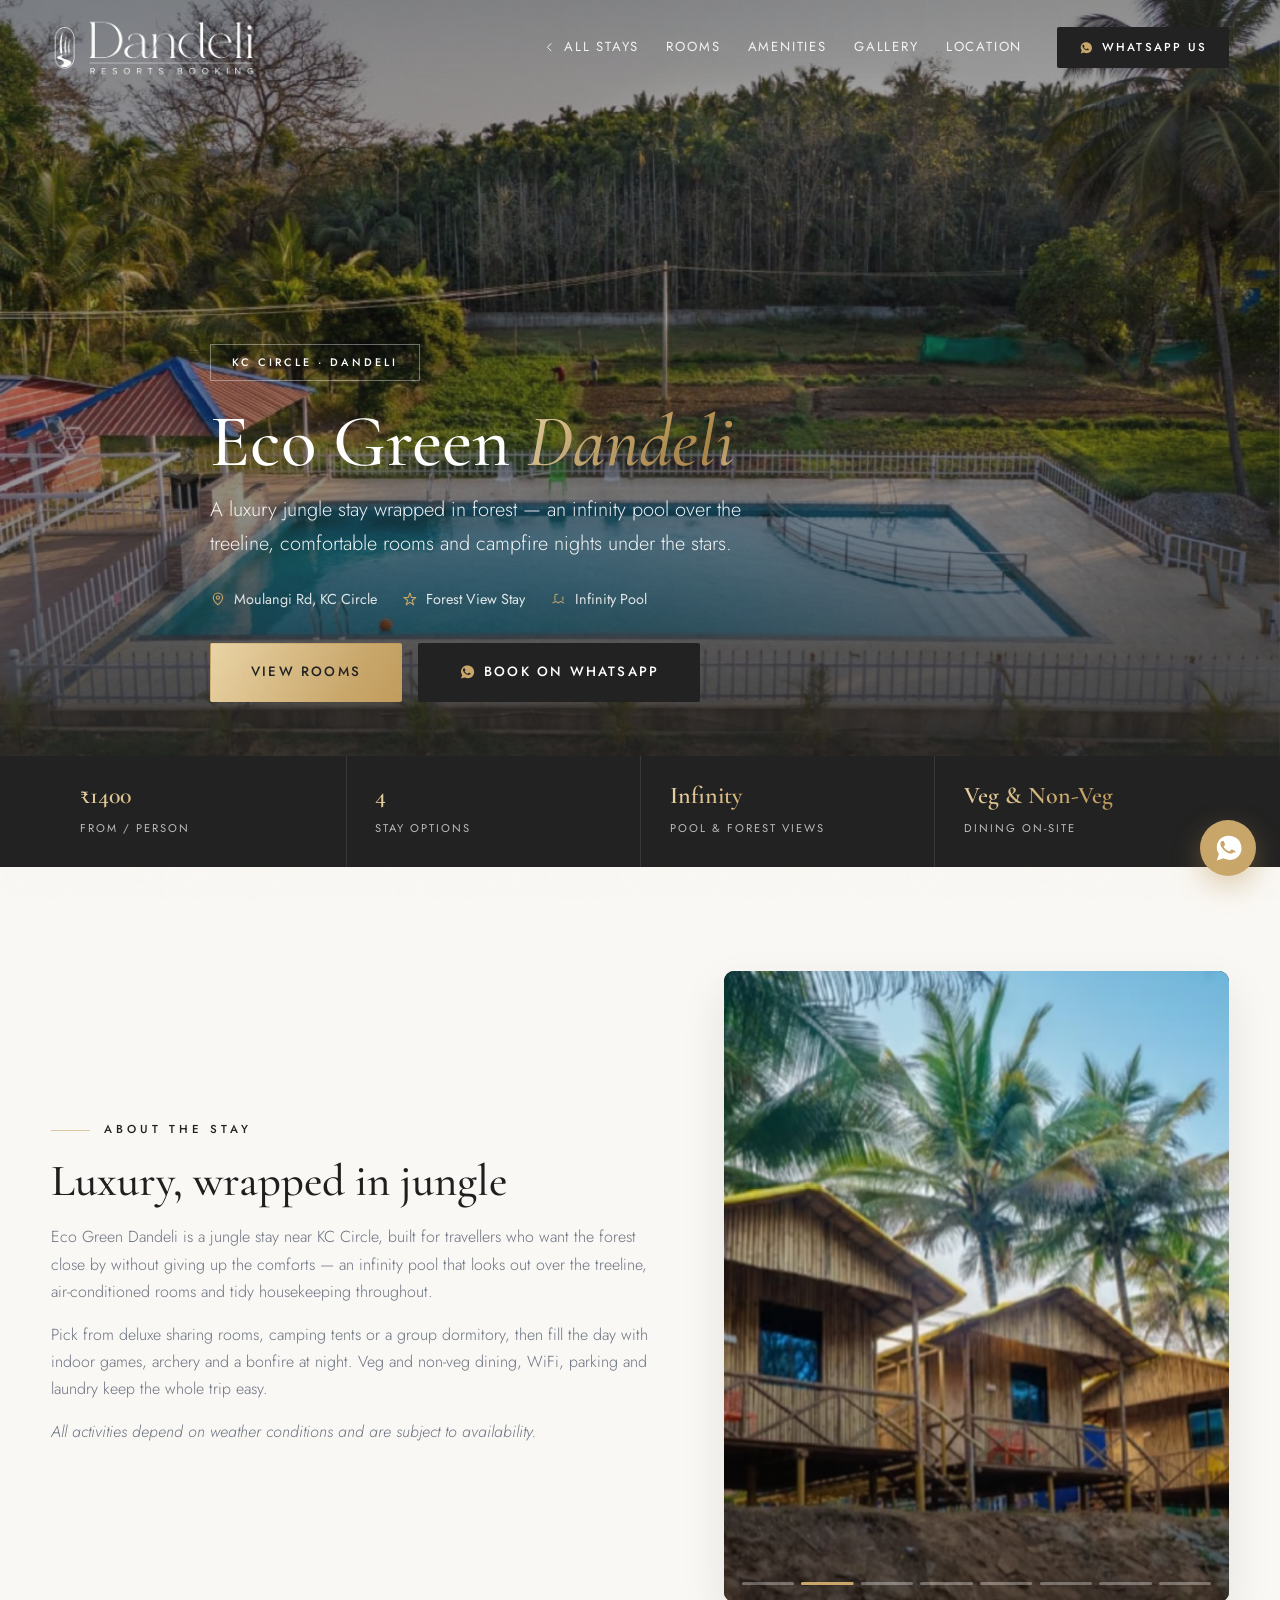
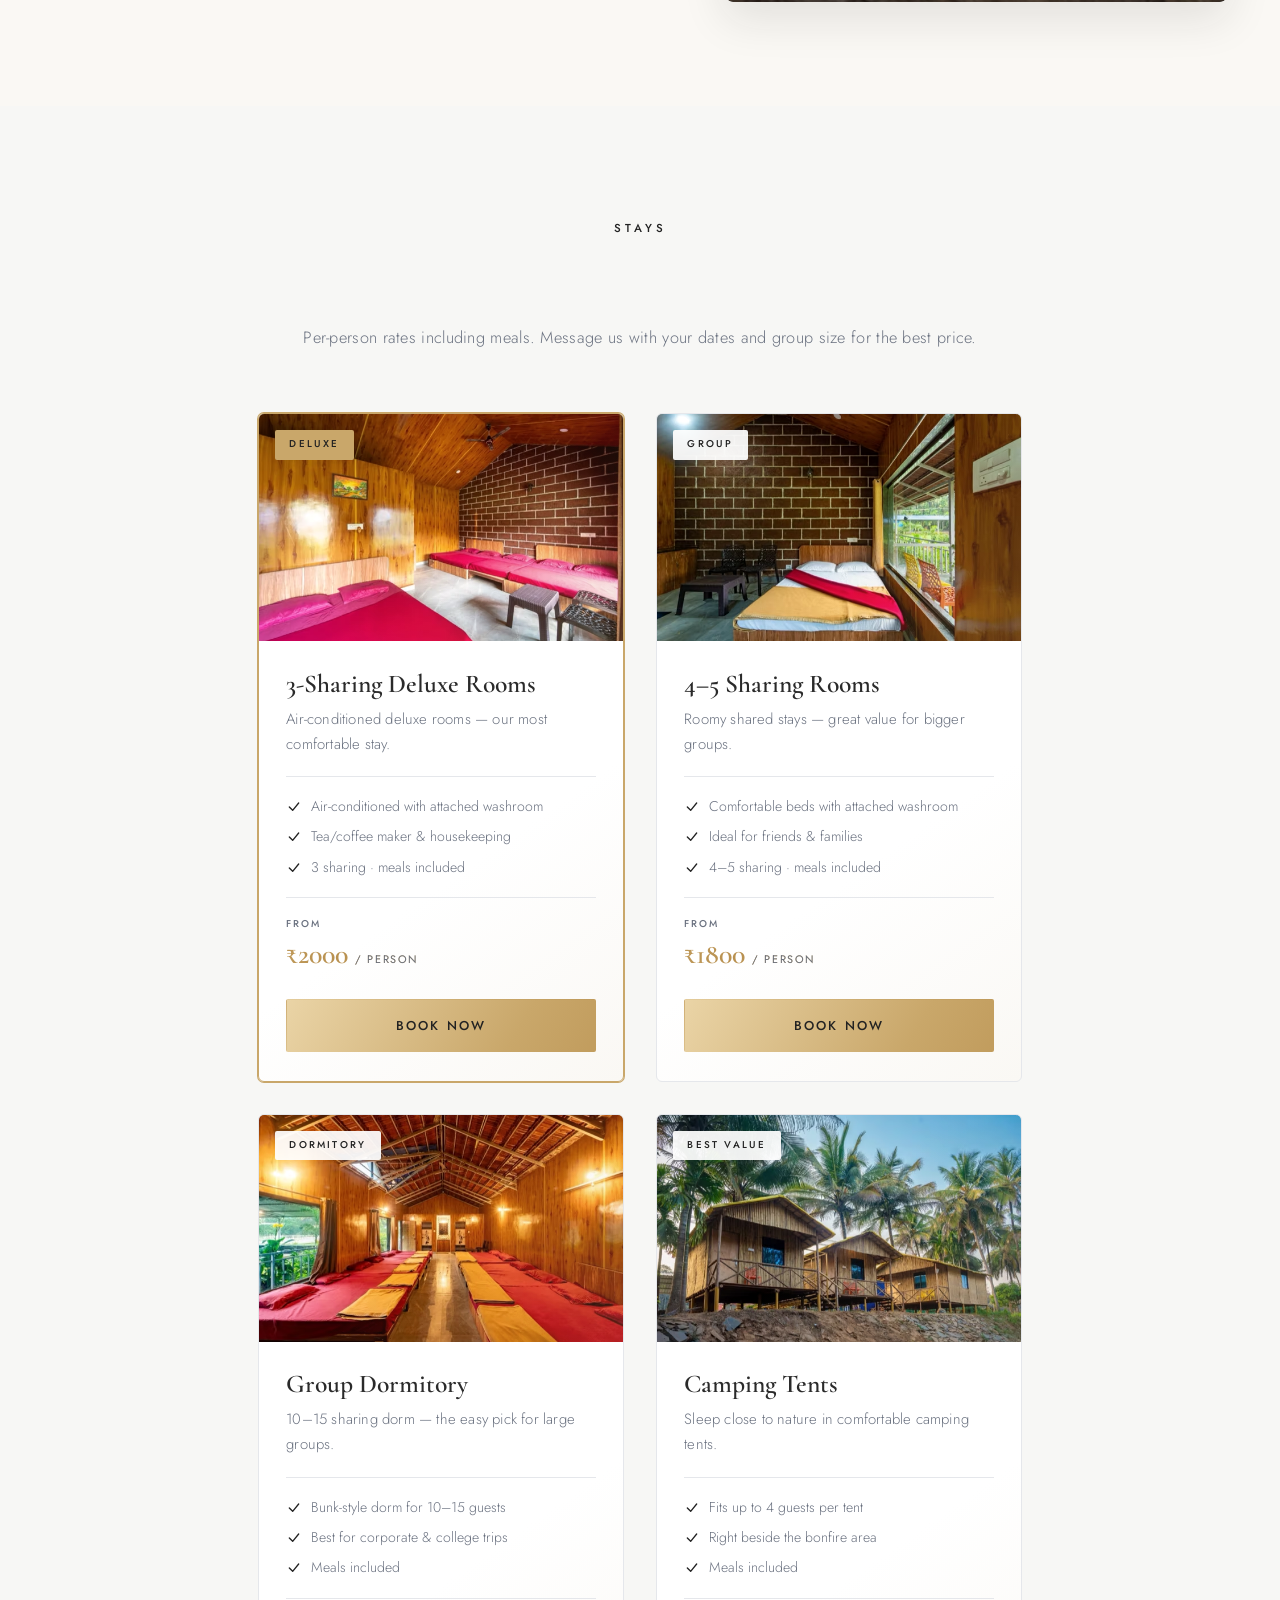
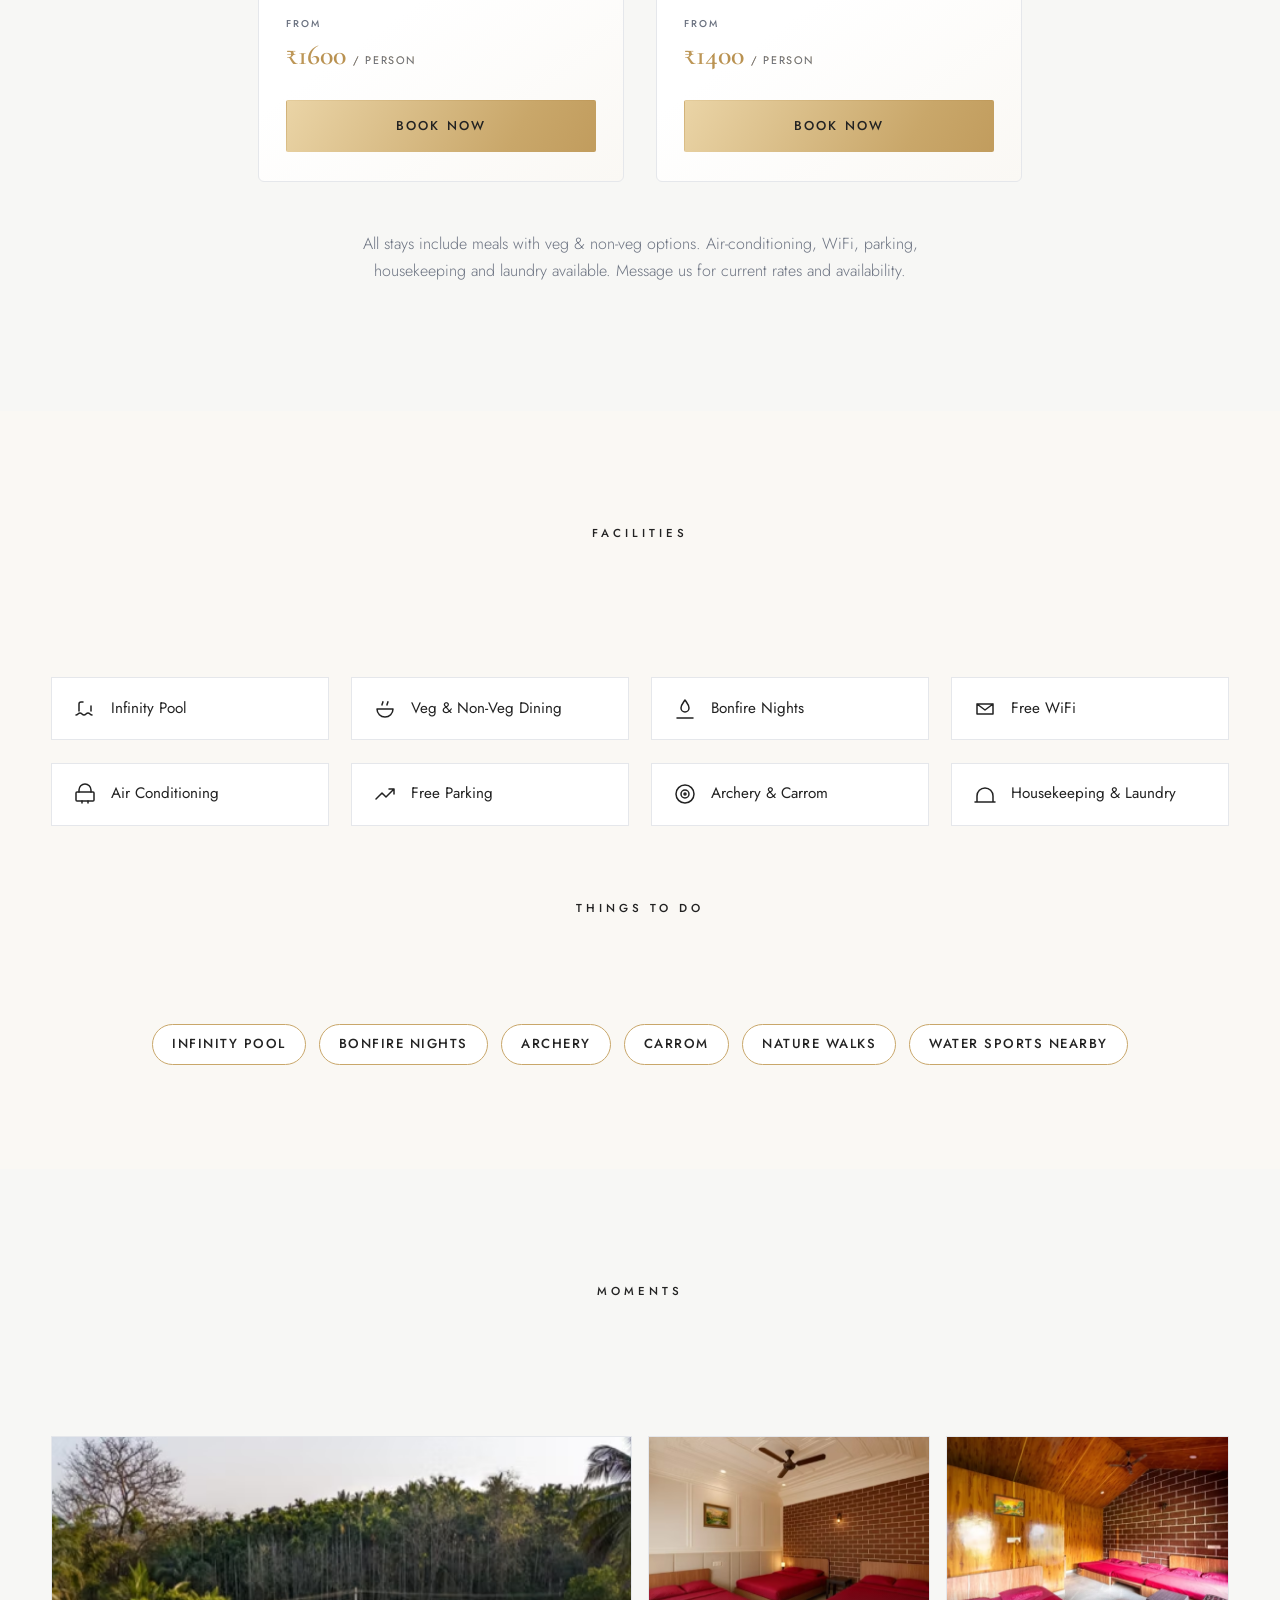
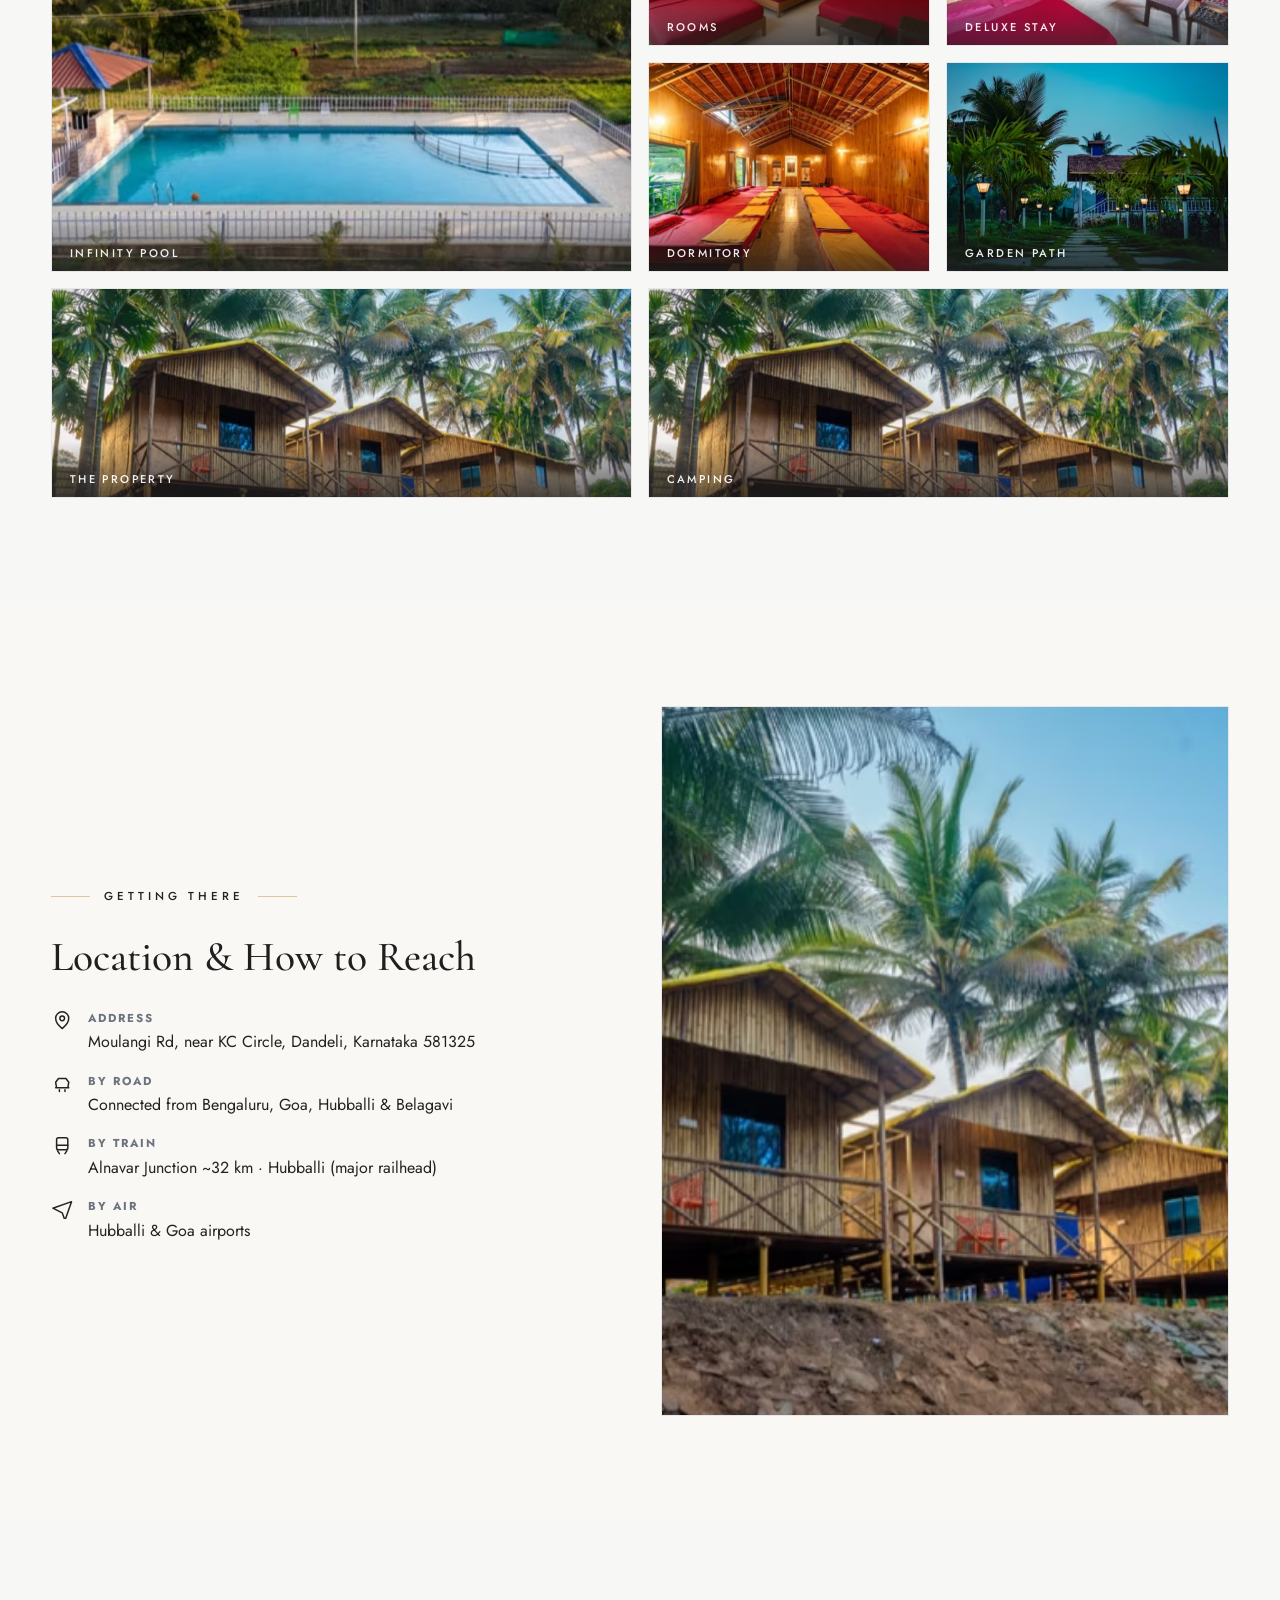
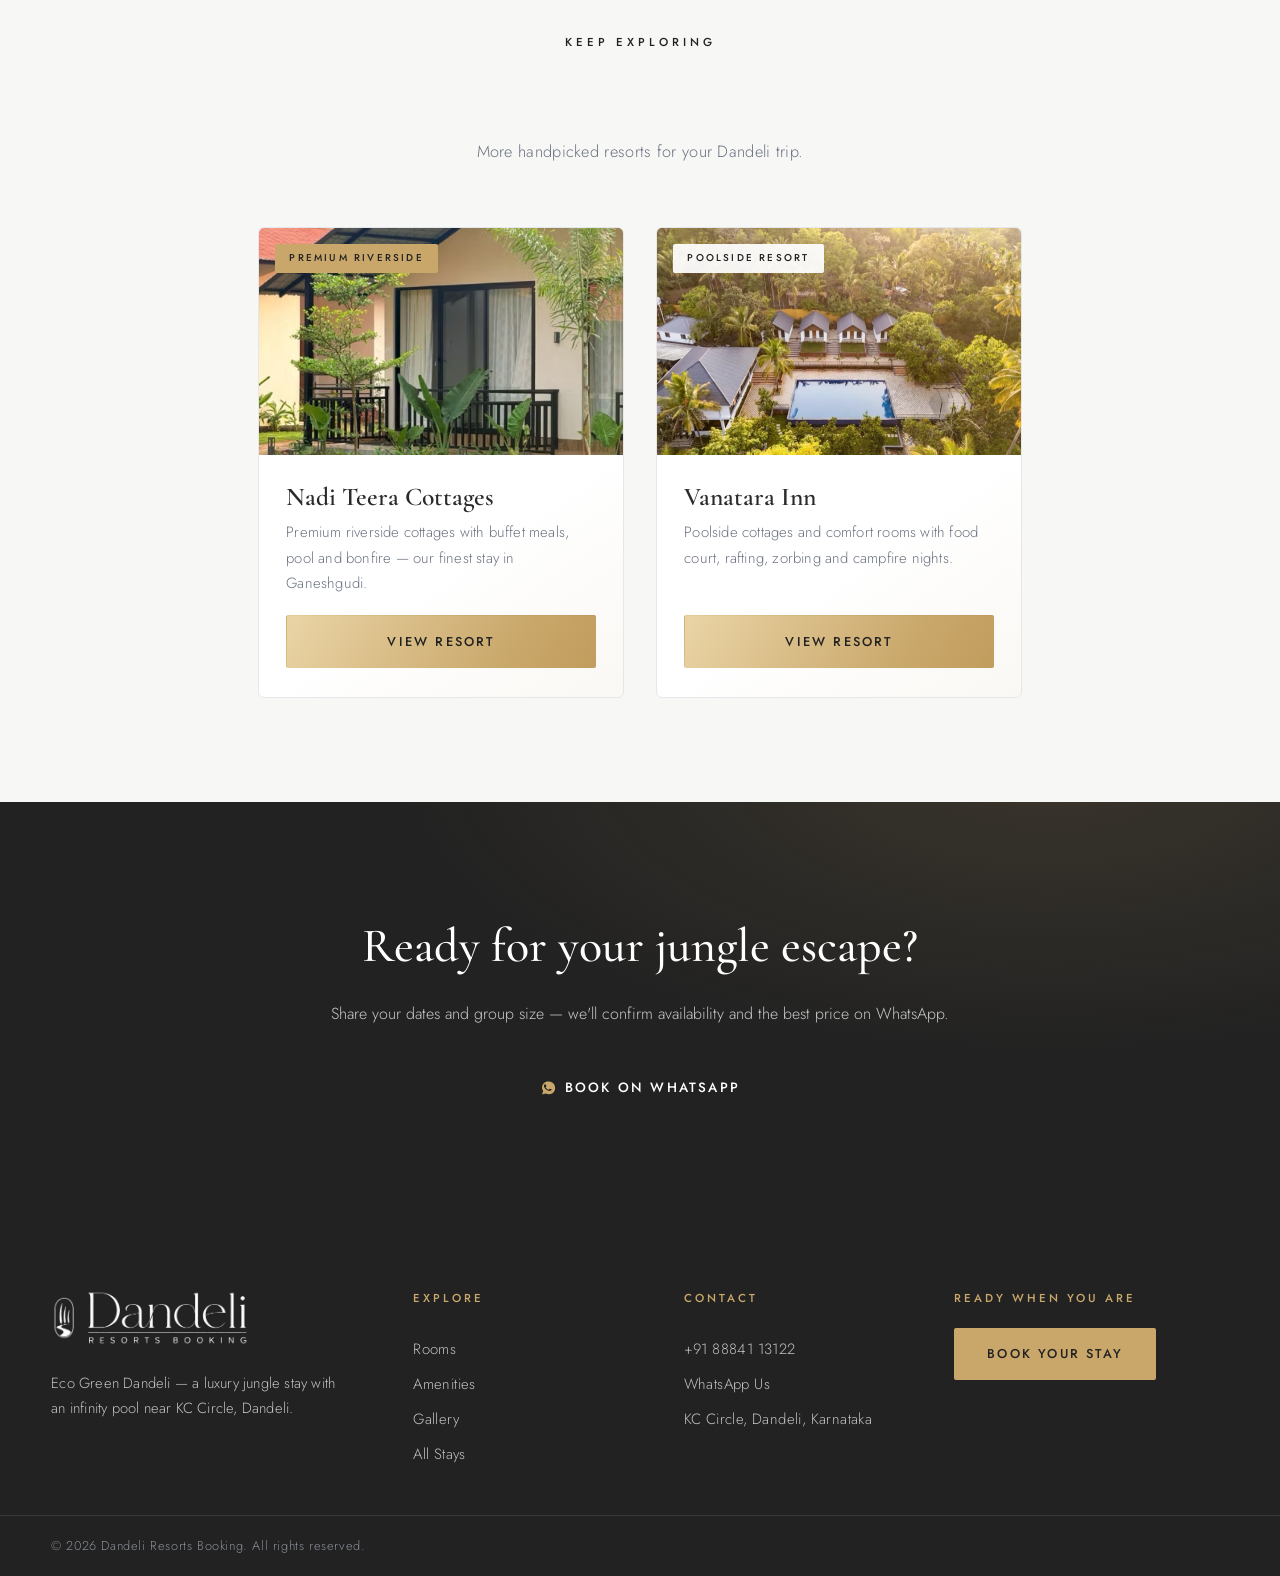
==== commit fb3d00f7: "Give the marquee a shiny radiant gold band Replace the flat gold with a metallic multi-stop champagn" ====
--- a/eco-green.html
+++ b/eco-green.html
@@ -40,11 +40,7 @@
   <header class="site-header" id="top">
     <div class="container header-inner">
       <a href="index.html" class="brand">
-        <svg class="brand-icon" viewBox="0 0 24 24" fill="none" aria-hidden="true">
-          <path d="M12 2 5 12h3l-4 7h16l-4-7h3L12 2Z" fill="currentColor" opacity=".9"/>
-          <path d="M2 21c2 0 2 1 4 1s2-1 4-1 2 1 4 1 2-1 4-1 2 1 4 1" stroke="currentColor" stroke-width="1.4" stroke-linecap="round" fill="none"/>
-        </svg>
-        <span class="brand-text">Dandeli <em>Resorts Booking</em></span>
+        <img class="brand-logo" src="images/logo-white.png" alt="Dandeli Resorts Booking" width="900" height="262">
       </a>
       <nav class="main-nav" id="mainNav" aria-label="Main navigation">
         <a href="index.html#packages" class="nav-link back-link"><svg aria-hidden="true" viewBox="0 0 24 24" fill="none" stroke="currentColor" stroke-width="1.6" stroke-linecap="round" stroke-linejoin="round"><path d="M15 6l-6 6 6 6"/></svg> All Stays</a>
@@ -358,8 +354,7 @@
     <div class="container footer-grid">
       <div class="footer-brand">
         <a href="index.html" class="brand light">
-          <svg class="brand-icon" viewBox="0 0 24 24" fill="none" aria-hidden="true"><path d="M12 2 5 12h3l-4 7h16l-4-7h3L12 2Z" fill="currentColor" opacity=".9"/><path d="M2 21c2 0 2 1 4 1s2-1 4-1 2 1 4 1 2-1 4-1 2 1 4 1" stroke="currentColor" stroke-width="1.4" stroke-linecap="round" fill="none"/></svg>
-          <span class="brand-text">Dandeli <em>Resorts Booking</em></span>
+          <img class="brand-logo" src="images/logo-white.png" alt="Dandeli Resorts Booking" width="900" height="262" loading="lazy">
         </a>
         <p>Eco Green Dandeli — a luxury jungle stay with an infinity pool near KC Circle, Dandeli.</p>
       </div>
--- a/style.css
+++ b/style.css
@@ -12,7 +12,15 @@
   --gold-deep: #B8904F;
   --charcoal: #222222;
   --grey: #6B7280;
+  --heading: #1F1F1F;
+  --heading-2: #2A2A2A;
+  --body: #333333;
+  --muted: #8A8F98;
+  --link: #4F7F9F;
   --border: #E5E7EB;
+  /* metallic champagne sheen: light highlight -> gold -> deep gold */
+  --gold-sheen: linear-gradient(120deg, #EAD4A6 0%, #C9A76A 46%, #B8904F 82%, #E4CB98 100%);
+  --gold-sheen-dark: linear-gradient(135deg, #D8BC85 0%, #B8904F 60%, #9C7638 100%);
   --wa: #C9A76A;
   --wa-dark: #B8904F;
   --shadow: 0 18px 44px rgba(34, 34, 34, 0.10);
@@ -28,7 +36,7 @@
 
 body {
   font-family: var(--font-body);
-  color: var(--charcoal);
+  color: var(--body);
   background: var(--warm);
   line-height: 1.7;
   font-weight: 400;
@@ -83,8 +91,8 @@
 .btn:hover { transform: translateY(-1px); }
 .btn .ico { width: 1.2em; height: 1.2em; flex: none; }
 
-.btn-primary { background: var(--gold); color: var(--charcoal); }
-.btn-primary:hover { background: var(--gold-deep); }
+.btn-primary { background: var(--gold-sheen); background-size: 160% 160%; color: var(--charcoal); }
+.btn-primary:hover { background: var(--gold-sheen-dark); background-size: 160% 160%; box-shadow: 0 10px 26px rgba(184, 144, 79, .34); }
 
 .btn-whatsapp { background: var(--charcoal); color: var(--white); }
 .btn-whatsapp .ico { color: var(--wa); }
@@ -139,6 +147,15 @@
   transition: color .25s ease;
 }
 .site-header.scrolled .brand { color: var(--charcoal); }
+.brand-logo {
+  display: block;
+  width: auto;
+  height: 60px;
+  max-width: min(230px, 56vw);
+  object-fit: contain;
+  transition: filter .25s ease, opacity .25s ease;
+}
+.site-header.scrolled .brand-logo { filter: invert(1); }
 .brand-icon { width: 32px; height: 32px; color: var(--gold); }
 .brand-text {
   font-family: var(--font-head);
@@ -256,7 +273,15 @@
   margin-bottom: 1.2rem;
   text-shadow: 0 4px 28px rgba(34, 34, 34, .35);
 }
-.hero h1 .accent { color: var(--gold); font-style: italic; }
+.gold-shine,
+.hero h1 .accent {
+  font-style: italic;
+  color: var(--gold-deep);
+  background: var(--gold-sheen);
+  -webkit-background-clip: text;
+  background-clip: text;
+  -webkit-text-fill-color: transparent;
+}
 .hero-sub {
   font-size: clamp(1rem, 2vw, 1.15rem);
   font-weight: 300;
@@ -321,7 +346,7 @@
   font-family: var(--font-head);
   font-size: clamp(2.2rem, 4.5vw, 3.2rem);
   font-weight: 500;
-  color: var(--charcoal);
+  color: var(--heading);
   margin-bottom: .8rem;
   line-height: 1.12;
 }
@@ -389,7 +414,7 @@
   font-family: var(--font-head);
   font-size: 1.6rem;
   font-weight: 600;
-  color: var(--charcoal);
+  color: var(--heading-2);
   margin-bottom: .45rem;
   line-height: 1.2;
 }
@@ -404,7 +429,15 @@
   font-family: var(--font-head);
   font-size: 1.75rem;
   font-weight: 600;
-  color: var(--charcoal);
+  color: var(--gold-deep);
+  background: var(--gold-sheen);
+  -webkit-background-clip: text;
+  background-clip: text;
+  -webkit-text-fill-color: transparent;
+}
+.pkg-price small, .pkg-price .from {
+  -webkit-text-fill-color: var(--grey);
+  color: var(--grey);
 }
 .pkg-price small {
   font-size: .68rem;
@@ -435,7 +468,7 @@
 .include-card:hover { transform: translateY(-4px); box-shadow: var(--shadow-sm); }
 .include-card h3 {
   font-family: var(--font-head);
-  color: var(--charcoal);
+  color: var(--heading-2);
   font-size: 1.4rem;
   font-weight: 600;
   margin-bottom: .55rem;
@@ -483,7 +516,7 @@
 .feat-body { padding: 1.5rem 1.6rem 1.7rem; }
 .feat-body h3 {
   font-family: var(--font-head);
-  color: var(--charcoal);
+  color: var(--heading-2);
   font-size: 1.5rem;
   font-weight: 600;
   margin-bottom: .3rem;
@@ -579,7 +612,7 @@
   font-family: var(--font-head);
   font-size: 1.35rem;
   font-weight: 600;
-  color: var(--charcoal);
+  color: var(--heading-2);
   margin-bottom: .5rem;
 }
 .step p { color: var(--grey); font-size: .92rem; font-weight: 300; }
@@ -599,7 +632,7 @@
   font-family: var(--font-head);
   font-size: clamp(2.2rem, 4.5vw, 3rem);
   font-weight: 500;
-  color: var(--charcoal);
+  color: var(--heading);
   margin-bottom: .8rem;
   line-height: 1.1;
 }
@@ -635,7 +668,7 @@
 .contact-list a:hover { color: var(--charcoal); text-decoration: underline; text-decoration-color: var(--gold-deep); }
 
 .enquiry-info > p.quick-cta { font-weight: 400; color: var(--charcoal); }
-.quick-cta a { color: var(--charcoal); text-decoration: underline; text-decoration-color: var(--gold-deep); font-weight: 500; }
+.quick-cta a { color: var(--link); text-decoration: underline; text-decoration-color: var(--gold-deep); font-weight: 500; }
 .quick-cta a:hover { text-decoration: underline; }
 
 .enquiry-form {
@@ -750,7 +783,7 @@
 }
 .faq-item[open] summary::after { content: "−"; }
 .faq-item p { padding: 0 1.6rem 1.4rem; color: var(--grey); font-weight: 300; letter-spacing: .2px; }
-.faq-item p a { color: var(--charcoal); font-weight: 500; text-decoration-color: var(--gold-deep); }
+.faq-item p a { color: var(--link); font-weight: 500; text-decoration-color: var(--gold-deep); }
 
 /* ---------- Footer ---------- */
 .site-footer {
@@ -764,6 +797,7 @@
   padding: 4.2rem 0 3rem;
 }
 .brand.light { color: var(--white); }
+.footer-brand .brand-logo { height: 58px; max-width: 240px; }
 .footer-brand p { margin-top: 1rem; font-size: .92rem; font-weight: 300; max-width: 300px; letter-spacing: .2px; }
 
 .site-footer h3 {
@@ -797,6 +831,7 @@
   font-size: .8rem;
   font-weight: 300;
   letter-spacing: .6px;
+  color: var(--muted);
 }
 
 /* ---------- Floating WhatsApp ---------- */
@@ -1014,14 +1049,36 @@
 
 /* Amenity marquee ribbon */
 .marquee {
-  background: var(--charcoal);
+  position: relative;
+  background: linear-gradient(100deg, #A87E3E 0%, #C9A76A 17%, #F1DEB2 33%, #CBAA6E 49%, #B8904F 66%, #EAD9AE 83%, #B8904F 100%);
+  background-size: 220% auto;
+  animation: marqueeSheen 7s linear infinite;
   overflow: hidden;
-  border-top: 1px solid rgba(201, 167, 106, .35);
-  border-bottom: 1px solid rgba(201, 167, 106, .35);
-  -webkit-mask-image: linear-gradient(90deg, transparent, var(--charcoal) 5%, var(--charcoal) 95%, transparent);
-  mask-image: linear-gradient(90deg, transparent, var(--charcoal) 5%, var(--charcoal) 95%, transparent);
+  border-top: 1px solid rgba(255, 255, 255, .45);
+  border-bottom: 1px solid rgba(120, 85, 30, .35);
+  box-shadow: inset 0 2px 3px rgba(255, 255, 255, .38), inset 0 -10px 22px rgba(120, 85, 30, .22);
+  -webkit-mask-image: linear-gradient(90deg, transparent, #000 6%, #000 94%, transparent);
+  mask-image: linear-gradient(90deg, transparent, #000 6%, #000 94%, transparent);
+}
+@keyframes marqueeSheen { to { background-position: 220% center; } }
+/* moving glint that sweeps across the gold band */
+.marquee::before {
+  content: "";
+  position: absolute;
+  inset: 0;
+  z-index: 1;
+  pointer-events: none;
+  background: linear-gradient(105deg, transparent 38%, rgba(255, 255, 255, .55) 48%, rgba(255, 255, 255, .12) 55%, transparent 64%);
+  transform: translateX(-120%);
+  animation: marqueeGlint 6.5s ease-in-out infinite;
+}
+@keyframes marqueeGlint {
+  0% { transform: translateX(-120%); }
+  55%, 100% { transform: translateX(120%); }
 }
 .marquee-track {
+  position: relative;
+  z-index: 2;
   display: inline-flex;
   align-items: center;
   gap: 2.4rem;
@@ -1035,12 +1092,12 @@
   font-family: var(--font-head);
   font-style: italic;
   font-size: 1.08rem;
-  color: rgba(255, 255, 255, .88);
+  color: var(--white);
 }
 .marquee-track i {
   font-style: normal;
   font-size: .72rem;
-  color: var(--gold);
+  color: rgba(255, 255, 255, .9);
 }
 @keyframes marquee { to { transform: translateX(-50%); } }
 
@@ -1079,6 +1136,8 @@
   .hero-kicker, .hero h1, .hero-sub, .hero-ctas, .hero-stats li, .scroll-cue { animation: none; }
   .hero h1 .accent { animation: none; background: none; -webkit-text-fill-color: currentColor; color: var(--gold); }
   .marquee-track { animation: none; }
+  .marquee { animation: none; background-position: center; }
+  .marquee::before { animation: none; opacity: 0; }
   .cue-line::after { animation: none; }
   .lightbox:not([hidden]), .lightbox:not([hidden]) img { animation: none; }
   .reveal { transition-delay: 0s; }
@@ -1095,6 +1154,20 @@
 @media (max-width: 640px) {
   .container { width: 90%; }
 
+  .brand-logo { height: 50px; max-width: 180px; }
+  .site-header .brand {
+    width: 34px;
+    height: 58px;
+    overflow: hidden;
+    flex: 0 0 34px;
+  }
+  .site-header .brand-logo {
+    height: 78px;
+    width: auto;
+    max-width: none;
+    transform: translateX(-3px);
+  }
+  .footer-brand .brand-logo { height: 54px; max-width: 210px; }
   .brand-text { font-size: 1.28rem; }
   .brand-text em { font-size: .55rem; letter-spacing: 2.6px; }
   .brand-icon { width: 27px; height: 27px; }
--- a/resort.css
+++ b/resort.css
@@ -70,7 +70,14 @@
   margin-bottom: .8rem;
   text-shadow: 0 4px 28px rgba(34, 34, 34, .4);
 }
-.resort-hero h1 em { font-style: italic; color: var(--gold); }
+.resort-hero h1 em {
+  font-style: italic;
+  color: var(--gold-deep);
+  background: var(--gold-sheen);
+  -webkit-background-clip: text;
+  background-clip: text;
+  -webkit-text-fill-color: transparent;
+}
 .rh-tagline {
   font-size: clamp(1rem, 2vw, 1.25rem);
   font-weight: 300;
@@ -108,6 +115,10 @@
   font-size: 1.5rem;
   font-weight: 600;
   color: var(--gold);
+  background: var(--gold-sheen);
+  -webkit-background-clip: text;
+  background-clip: text;
+  -webkit-text-fill-color: transparent;
   line-height: 1.1;
   margin-bottom: .2rem;
 }
@@ -131,7 +142,7 @@
   font-family: var(--font-head);
   font-size: clamp(2rem, 4vw, 2.8rem);
   font-weight: 500;
-  color: var(--charcoal);
+  color: var(--heading);
   margin-bottom: 1rem;
   line-height: 1.15;
 }
@@ -334,7 +345,7 @@
   font-family: var(--font-head);
   font-size: clamp(1.9rem, 4vw, 2.6rem);
   font-weight: 500;
-  color: var(--charcoal);
+  color: var(--heading);
   margin-bottom: 1rem;
 }
 .locate-list { list-style: none; display: grid; gap: 1rem; }
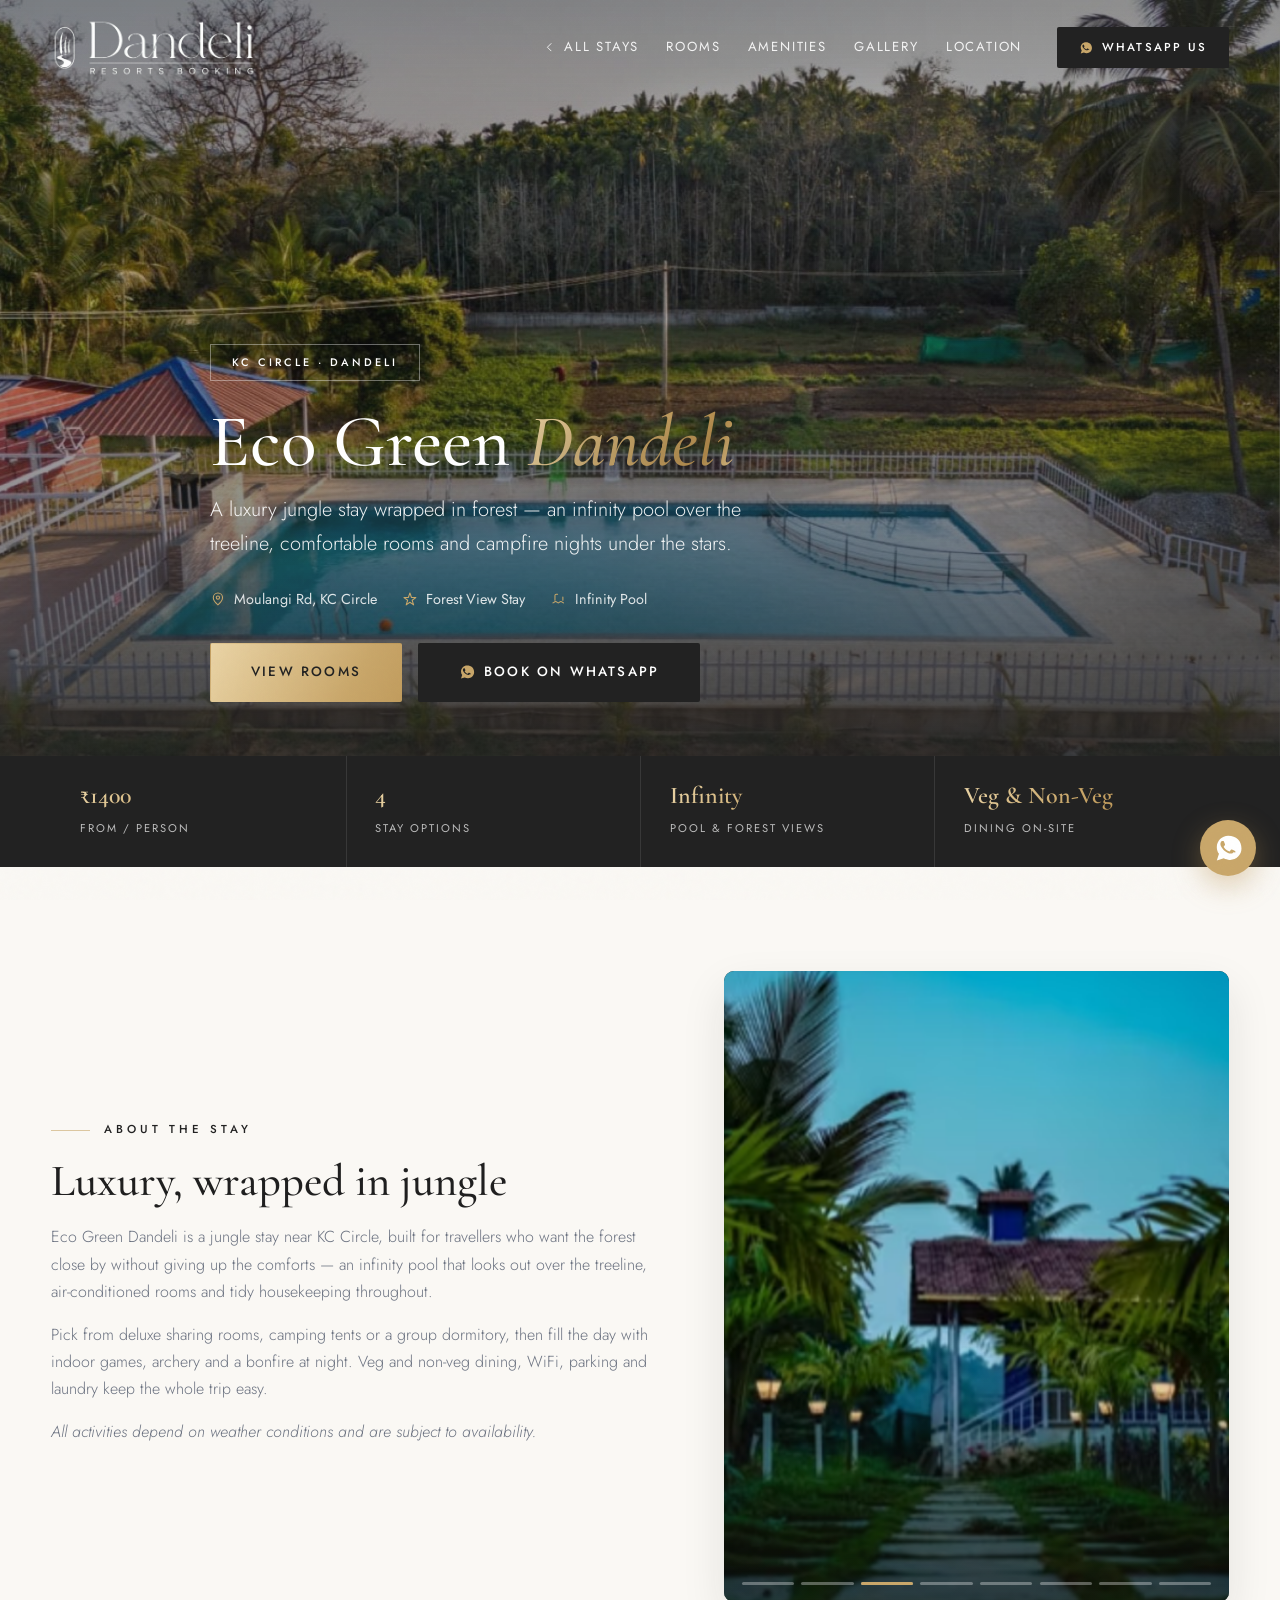
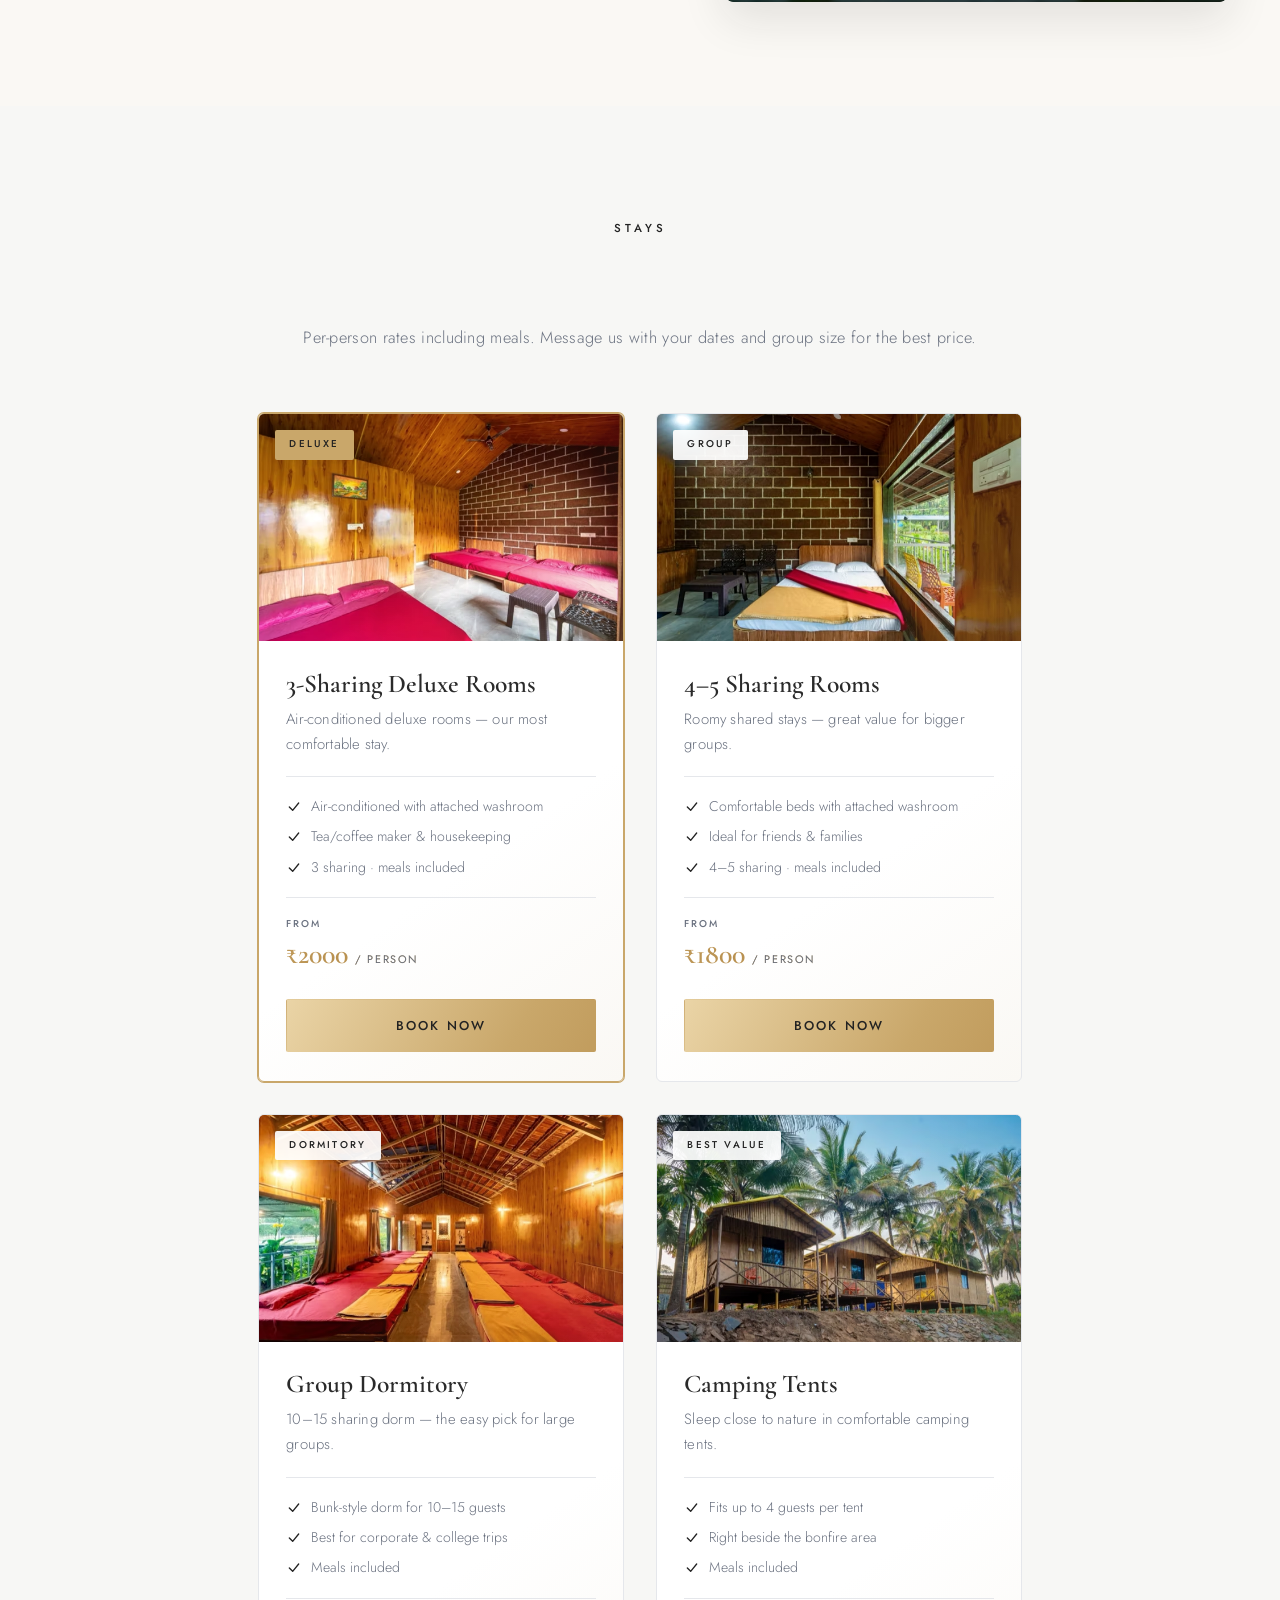
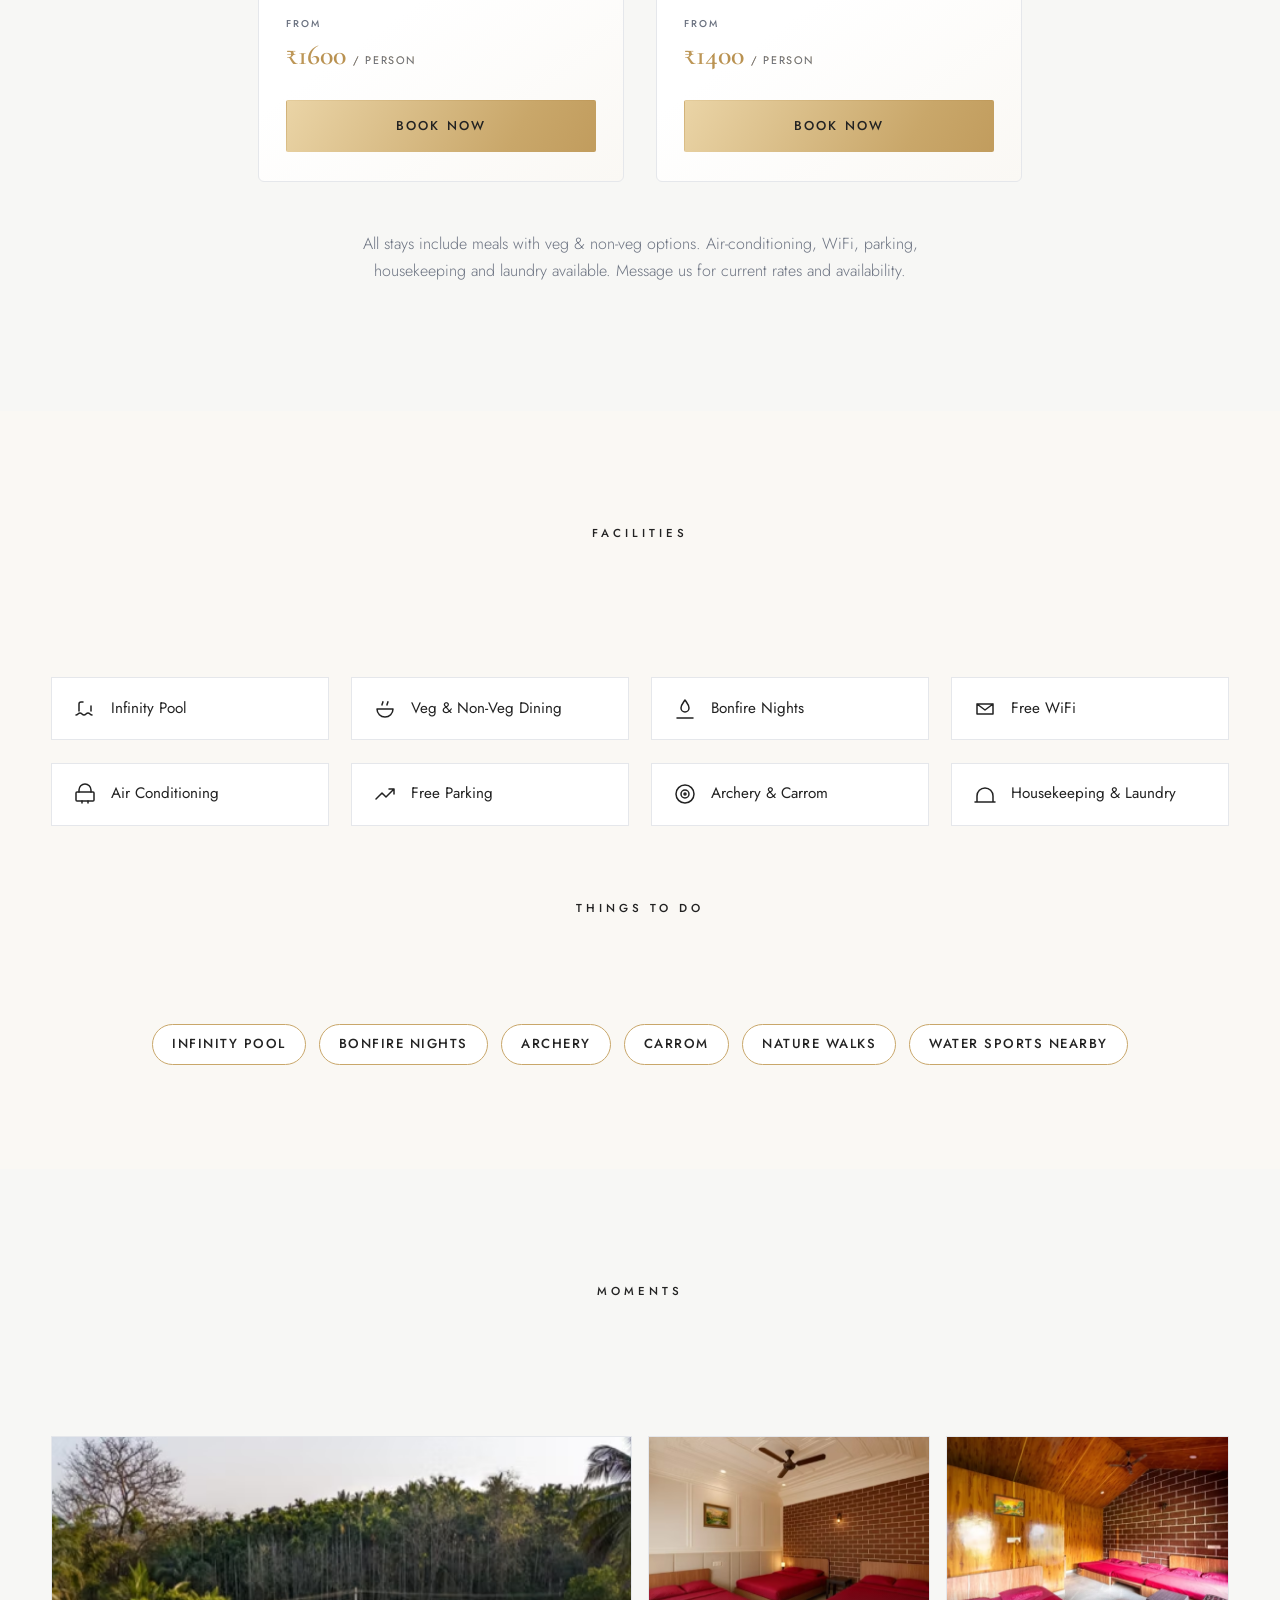
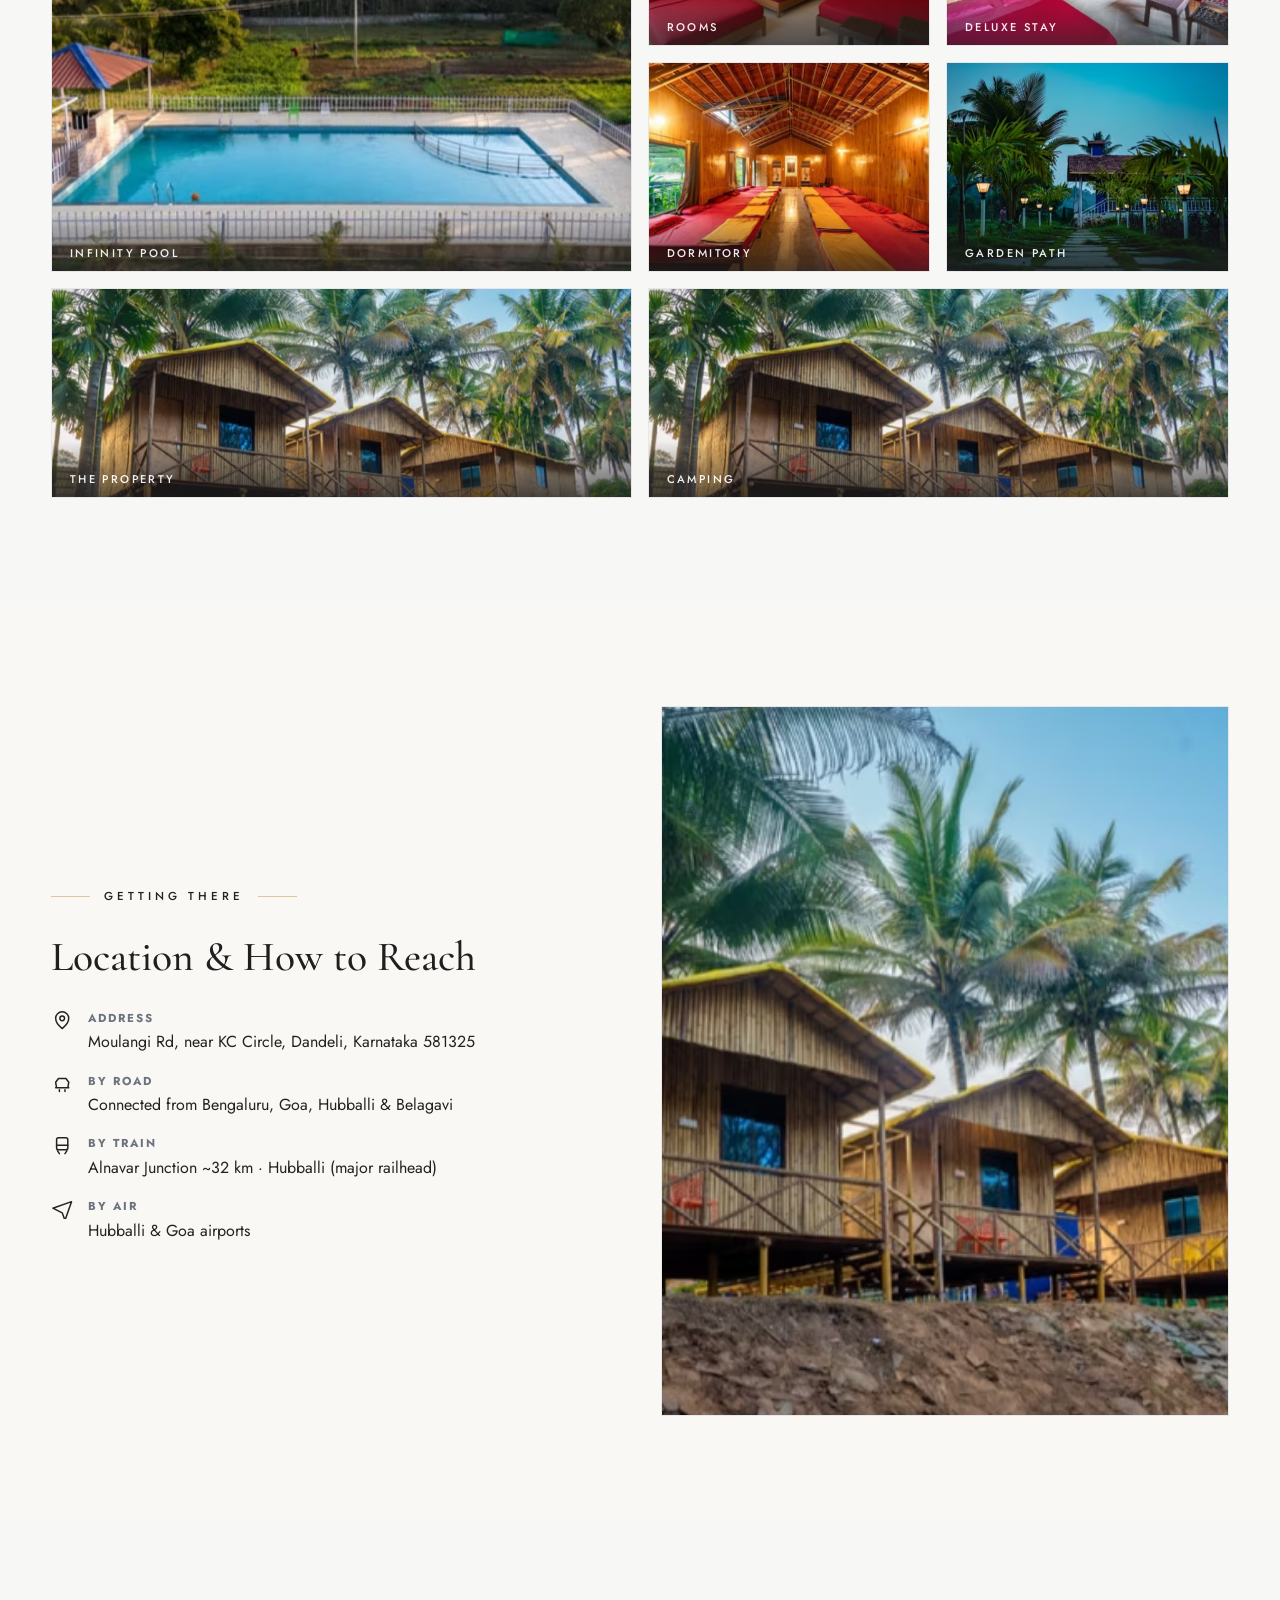
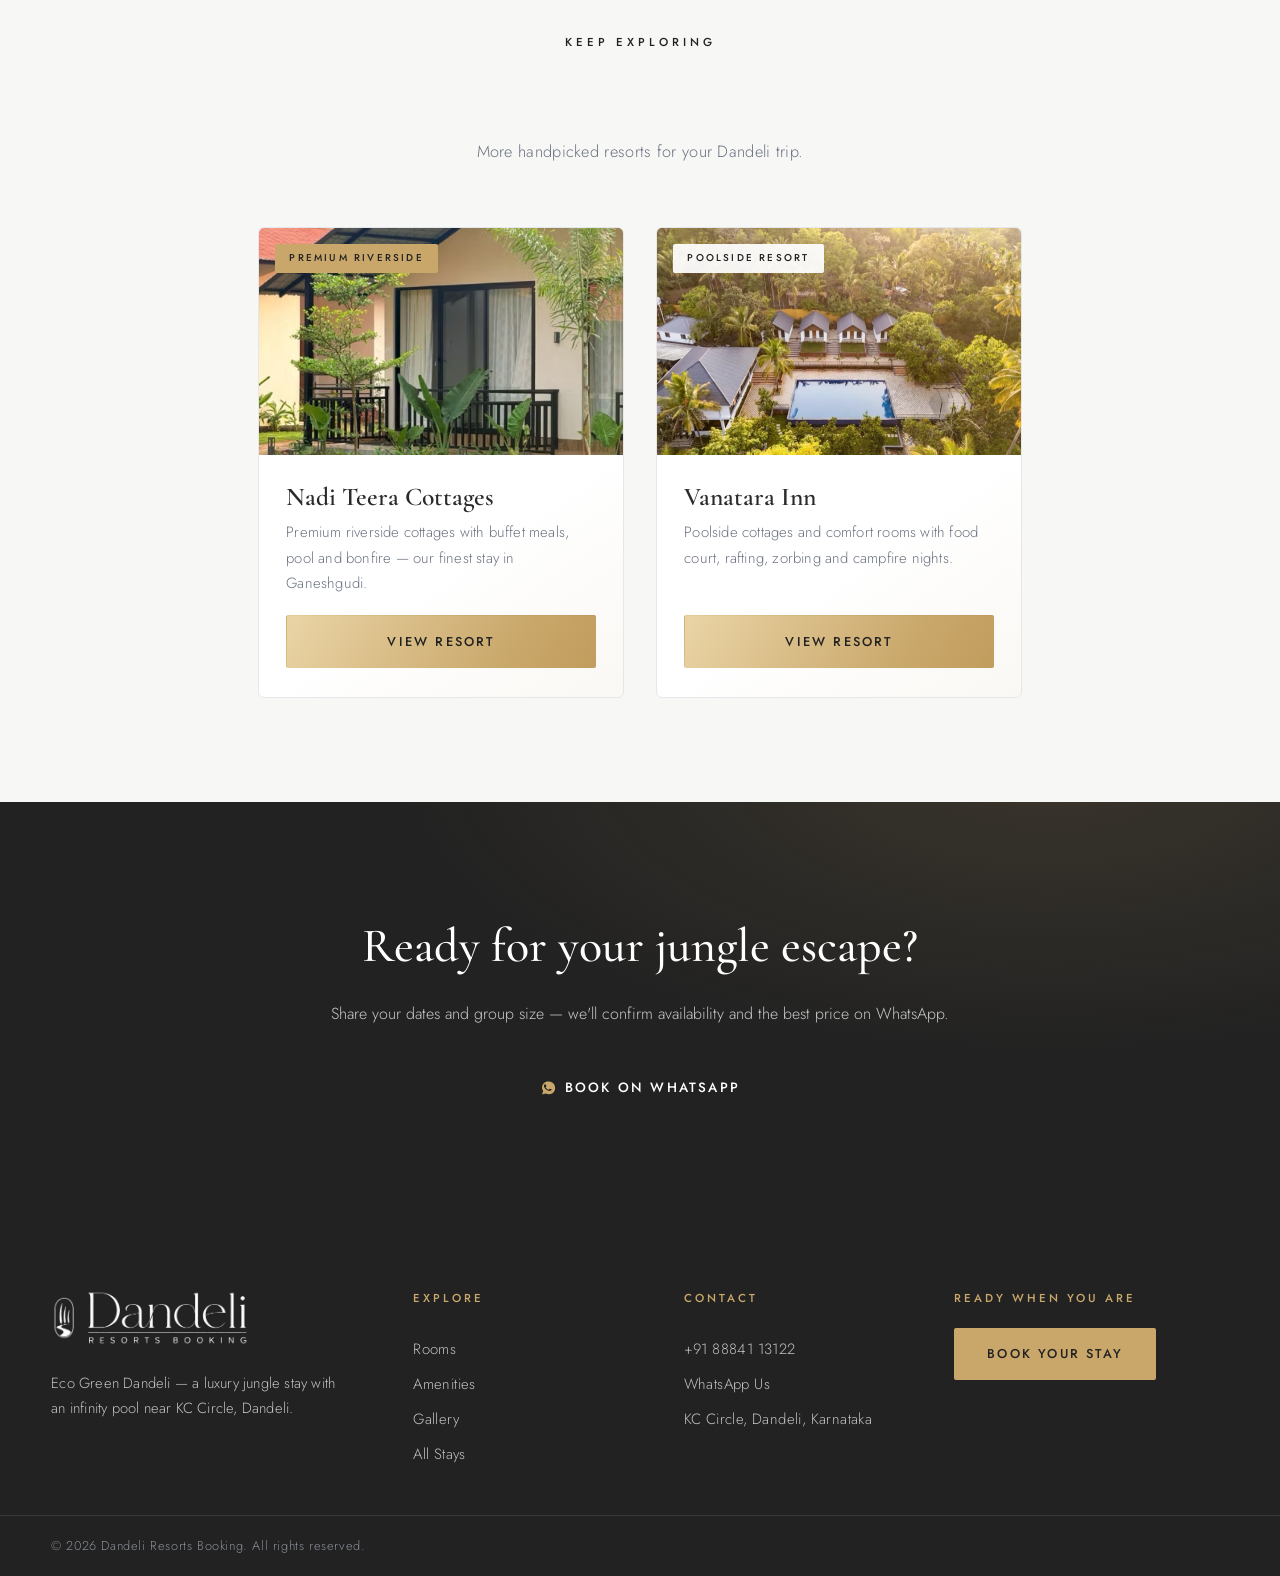
==== commit 5379fdb8: "Fix pages getting stuck on the loading screen (Android/mobile) The full-screen loader and reveal-on-" ====
--- a/eco-green.html
+++ b/eco-green.html
@@ -3,7 +3,7 @@
 <head>
   <meta charset="UTF-8">
   <meta name="viewport" content="width=device-width, initial-scale=1.0">
-  <script>document.documentElement.classList.add('js');</script>
+  <script>document.documentElement.classList.add('js');window.setTimeout(function(){if(document.documentElement.classList.contains('sb-ready'))return;document.documentElement.classList.add('sb-fallback');var l=document.getElementById('siteLoader');if(l)l.classList.add('is-hidden');if(document.body)document.body.classList.remove('is-loading');},4000);</script>
   <title>Eco Green Dandeli | Luxury Jungle Stay with Infinity Pool</title>
   <meta name="description" content="Eco Green Dandeli — a luxury jungle stay near KC Circle with an infinity pool over forest views, deluxe sharing rooms, camping tents, dormitory, veg &amp; non-veg dining, bonfire and indoor games. Book on WhatsApp.">
   <meta name="robots" content="index, follow, max-image-preview:large">
@@ -31,7 +31,15 @@
   {"@context":"https://schema.org","@type":"LodgingBusiness","name":"Eco Green Dandeli","description":"Jungle stay with an infinity pool, rooms, camping, dining and bonfire near KC Circle, Dandeli.","telephone":"+91-88841-13122","address":{"@type":"PostalAddress","streetAddress":"Moulangi Road, KC Circle","addressLocality":"Dandeli","addressRegion":"Karnataka","addressCountry":"IN"},"priceRange":"₹1400–₹2000 per person"}
   </script>
 </head>
-<body>
+<body class="is-loading">
+
+  <div class="site-loader" id="siteLoader" role="status" aria-live="polite" aria-label="Loading Dandeli Resorts Booking">
+    <div class="loader-orbit" aria-hidden="true">
+      <span class="loader-icon"><img src="images/logo-white.png" alt="" width="900" height="262"></span>
+    </div>
+    <div class="loader-brand" aria-hidden="true"><strong>Dandeli</strong><span>Resorts Booking</span></div>
+    <span class="loader-line" aria-hidden="true"></span>
+  </div>
 
   <a class="skip-link" href="#main-content">Skip to main content</a>
 
--- a/style.css
+++ b/style.css
@@ -44,6 +44,91 @@
   overflow-x: clip;
 }
 
+/* ---------- Loading screen ---------- */
+.site-loader { display: none; }
+.js body.is-loading { overflow: hidden; }
+.js .site-loader {
+  position: fixed;
+  inset: 0;
+  z-index: 2000;
+  display: flex;
+  flex-direction: column;
+  align-items: center;
+  justify-content: center;
+  gap: .45rem;
+  color: var(--white);
+  background:
+    radial-gradient(circle at 50% 42%, rgba(201, 167, 106, .12), transparent 30%),
+    var(--heading);
+  opacity: 1;
+  visibility: visible;
+  transition: opacity .55s ease, visibility .55s ease;
+}
+.js .site-loader.is-hidden {
+  opacity: 0;
+  visibility: hidden;
+  pointer-events: none;
+}
+.loader-orbit {
+  width: 104px;
+  height: 104px;
+  display: grid;
+  place-items: center;
+  animation: loader-turn 1.15s cubic-bezier(.65, 0, .35, 1) infinite;
+}
+.loader-icon {
+  width: 48px;
+  height: 92px;
+  display: flex;
+  align-items: center;
+  overflow: hidden;
+}
+.loader-icon img {
+  width: auto;
+  height: 120px;
+  max-width: none;
+  flex: none;
+  transform: translateX(-5px);
+}
+.loader-brand {
+  display: flex;
+  flex-direction: column;
+  align-items: center;
+  line-height: 1;
+  animation: loader-name-in .8s var(--ease-premium) .12s both;
+}
+.loader-brand strong {
+  font-family: var(--font-head);
+  font-size: clamp(2rem, 5vw, 2.6rem);
+  font-weight: 500;
+  letter-spacing: .03em;
+}
+.loader-brand span {
+  margin-top: .7rem;
+  color: var(--gold);
+  font-size: .63rem;
+  font-weight: 500;
+  letter-spacing: .42em;
+  text-transform: uppercase;
+}
+.loader-line {
+  width: 96px;
+  height: 1px;
+  margin-top: 1.15rem;
+  background: var(--gold);
+  transform-origin: center;
+  animation: loader-line-pulse 1.15s ease-in-out infinite;
+}
+@keyframes loader-turn { to { transform: rotate(360deg); } }
+@keyframes loader-name-in {
+  from { opacity: 0; transform: translateY(12px); }
+  to { opacity: 1; transform: none; }
+}
+@keyframes loader-line-pulse {
+  0%, 100% { transform: scaleX(.25); opacity: .4; }
+  50% { transform: scaleX(1); opacity: 1; }
+}
+
 .skip-link {
   position: fixed;
   left: 1rem;
@@ -905,6 +990,8 @@
 }
 .js .reveal { opacity: 0; transform: translateY(24px); }
 .js .reveal.visible { opacity: 1; transform: none; }
+/* Failsafe: if the main script never runs, show everything anyway */
+html.sb-fallback .reveal { opacity: 1 !important; transform: none !important; }
 @media (prefers-reduced-motion: reduce) {
   .js .reveal { opacity: 1; transform: none; transition: none; }
   .hero-bg { animation: none; }
@@ -1133,6 +1220,7 @@
 .btn-primary:hover::before, .btn-light:hover::before { left: 130%; }
 
 @media (prefers-reduced-motion: reduce) {
+  .loader-orbit, .loader-brand, .loader-line { animation: none; }
   .hero-kicker, .hero h1, .hero-sub, .hero-ctas, .hero-stats li, .scroll-cue { animation: none; }
   .hero h1 .accent { animation: none; background: none; -webkit-text-fill-color: currentColor; color: var(--gold); }
   .marquee-track { animation: none; }
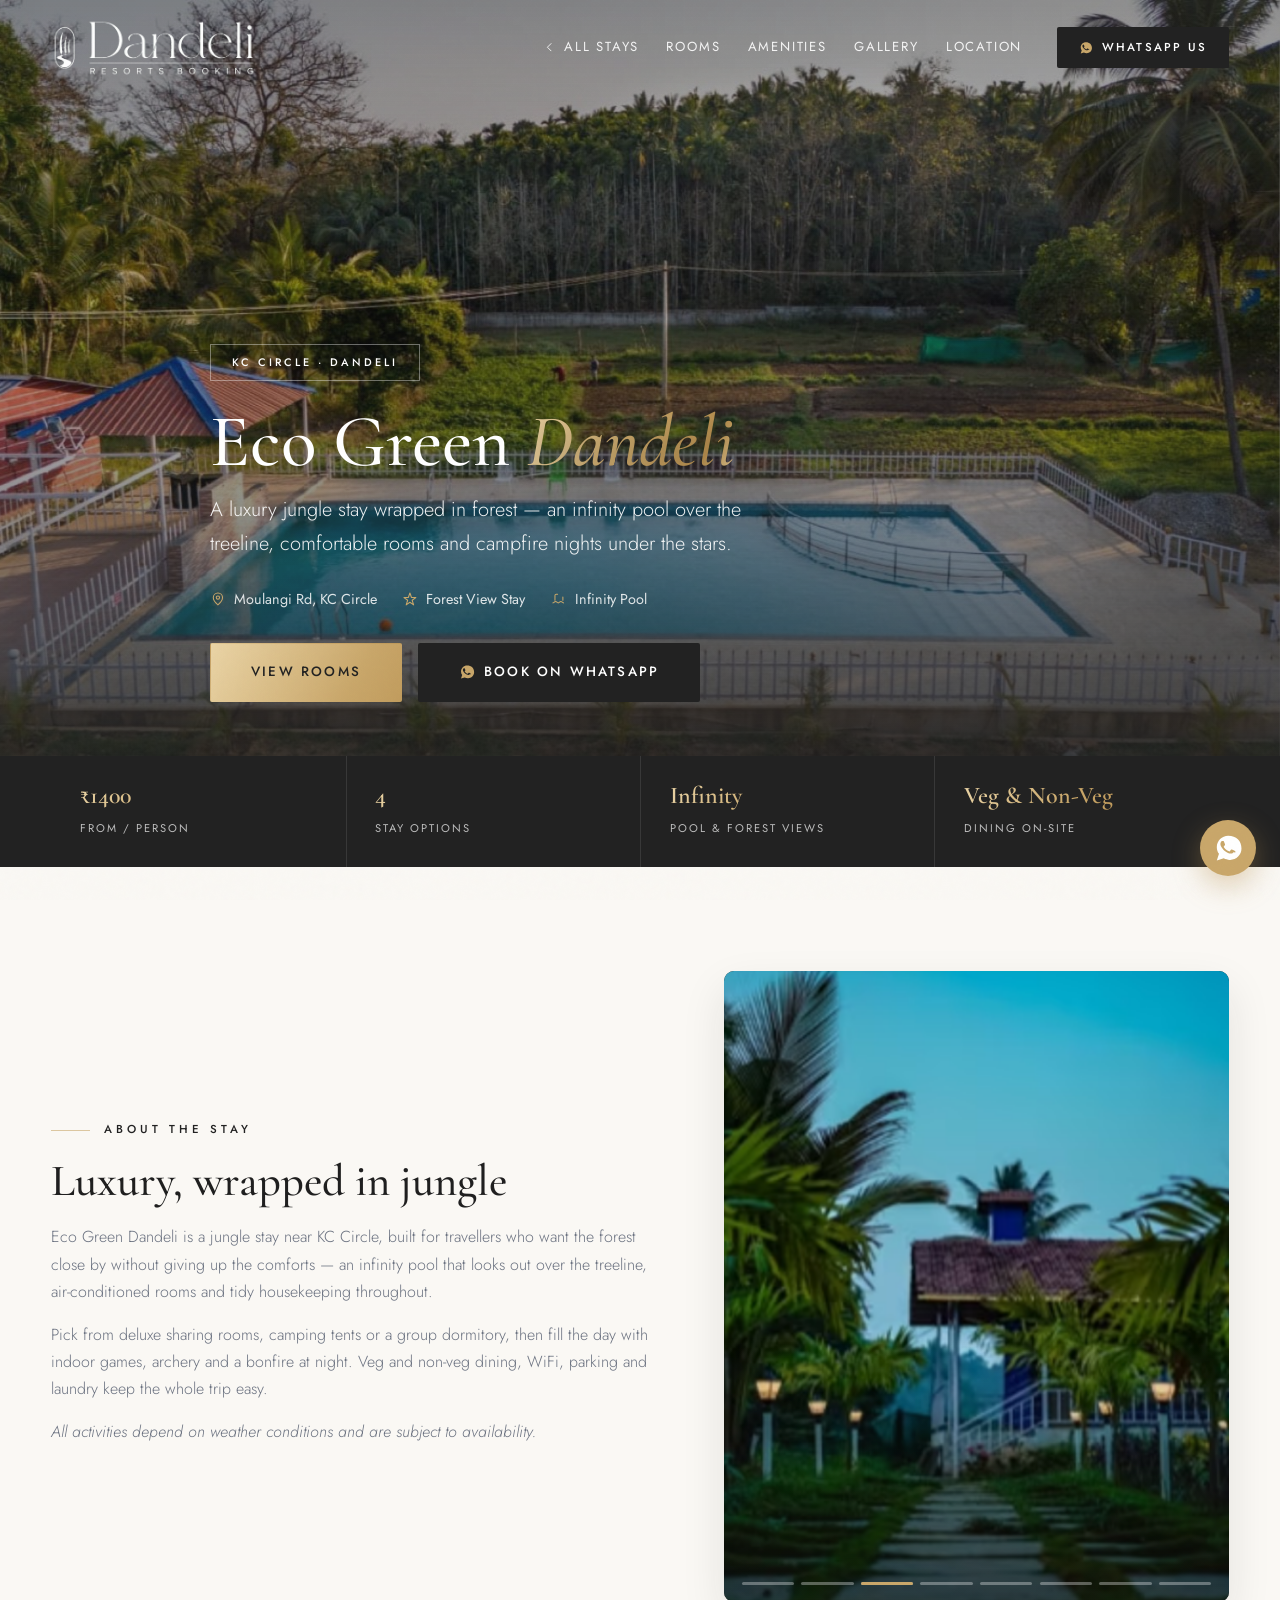
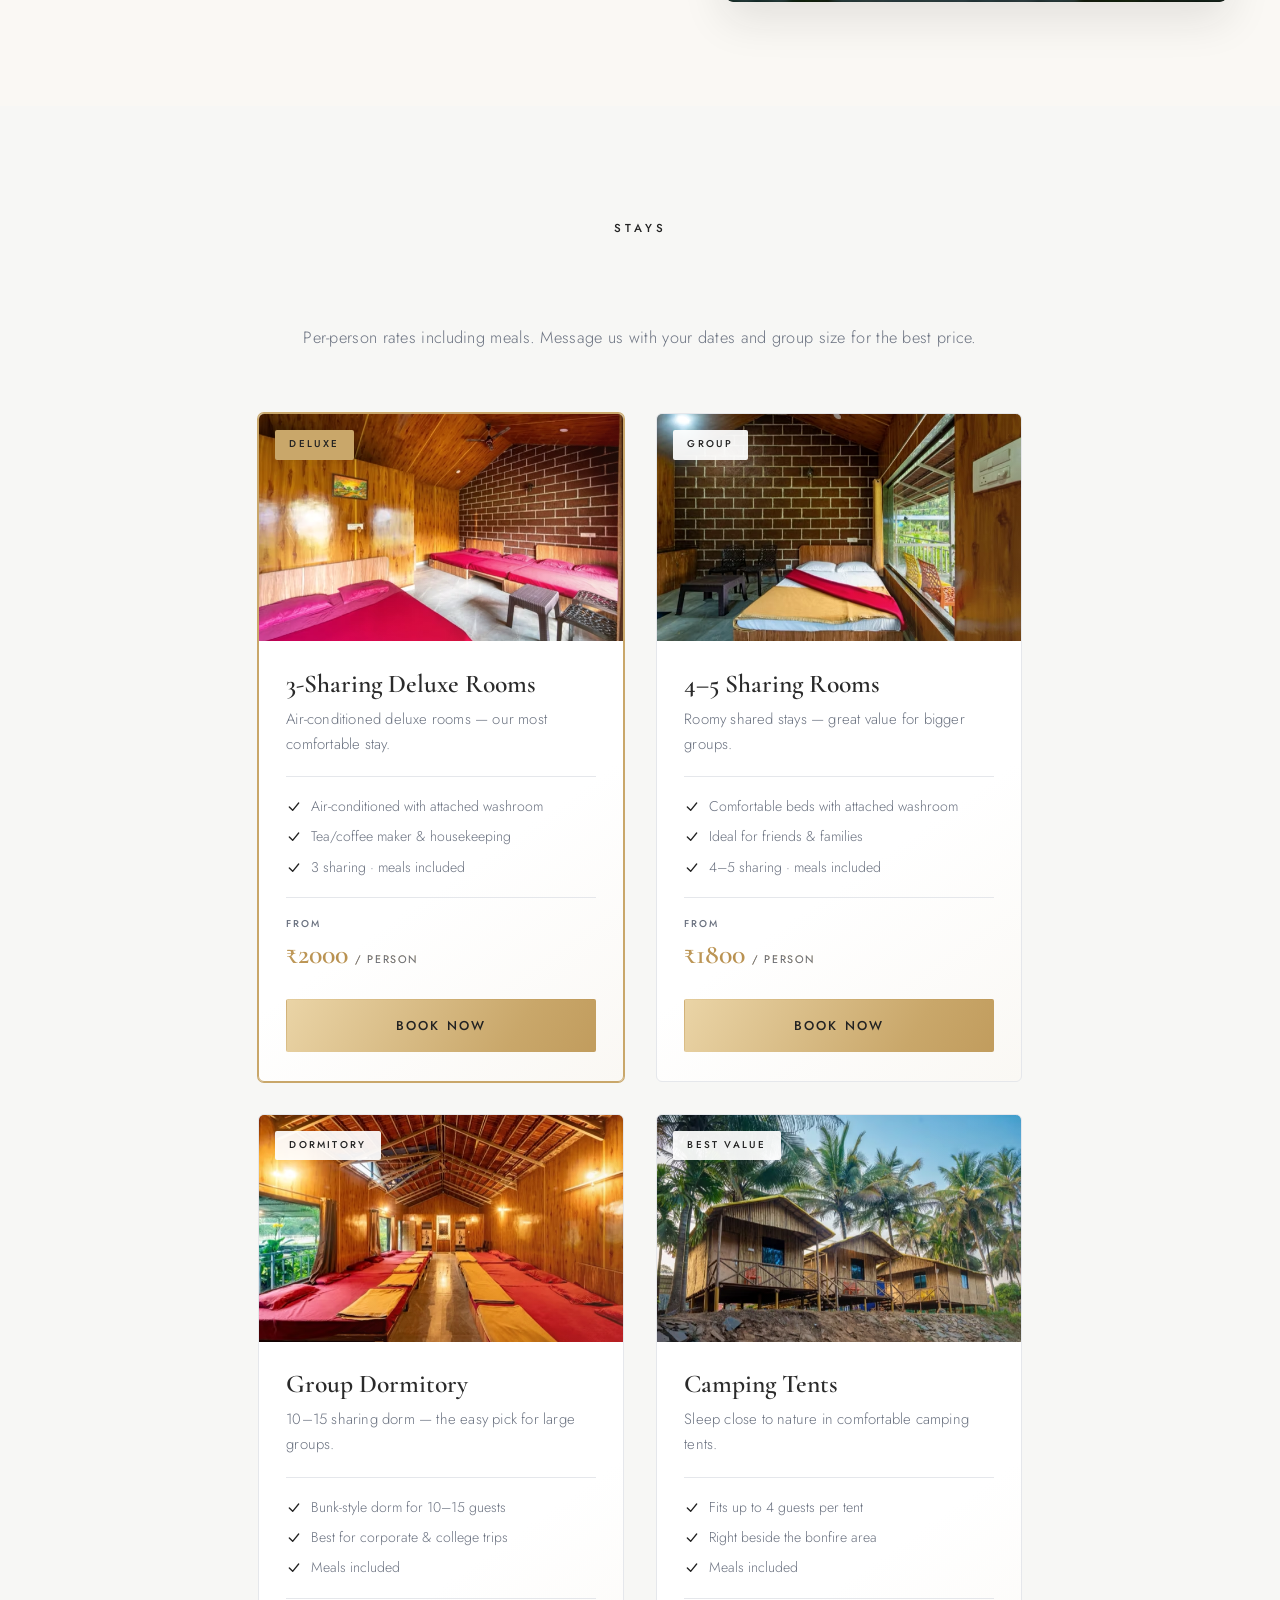
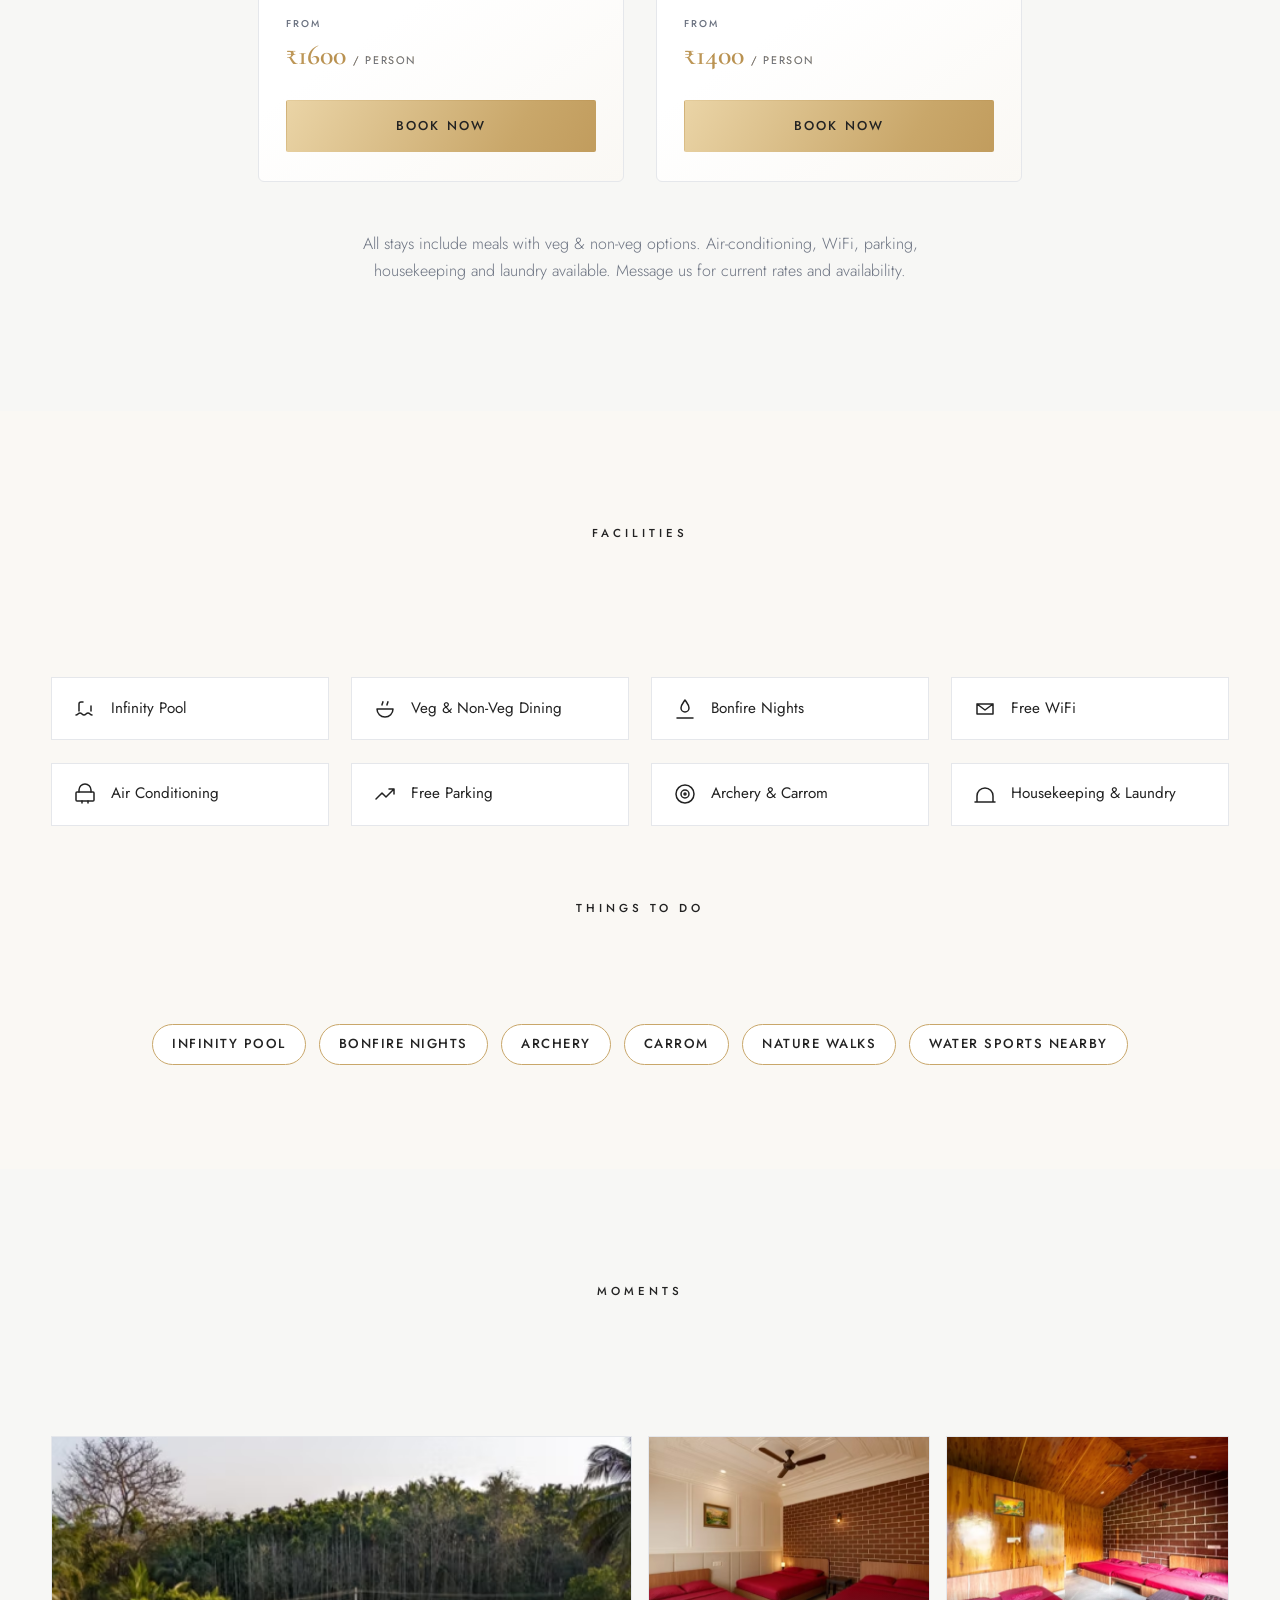
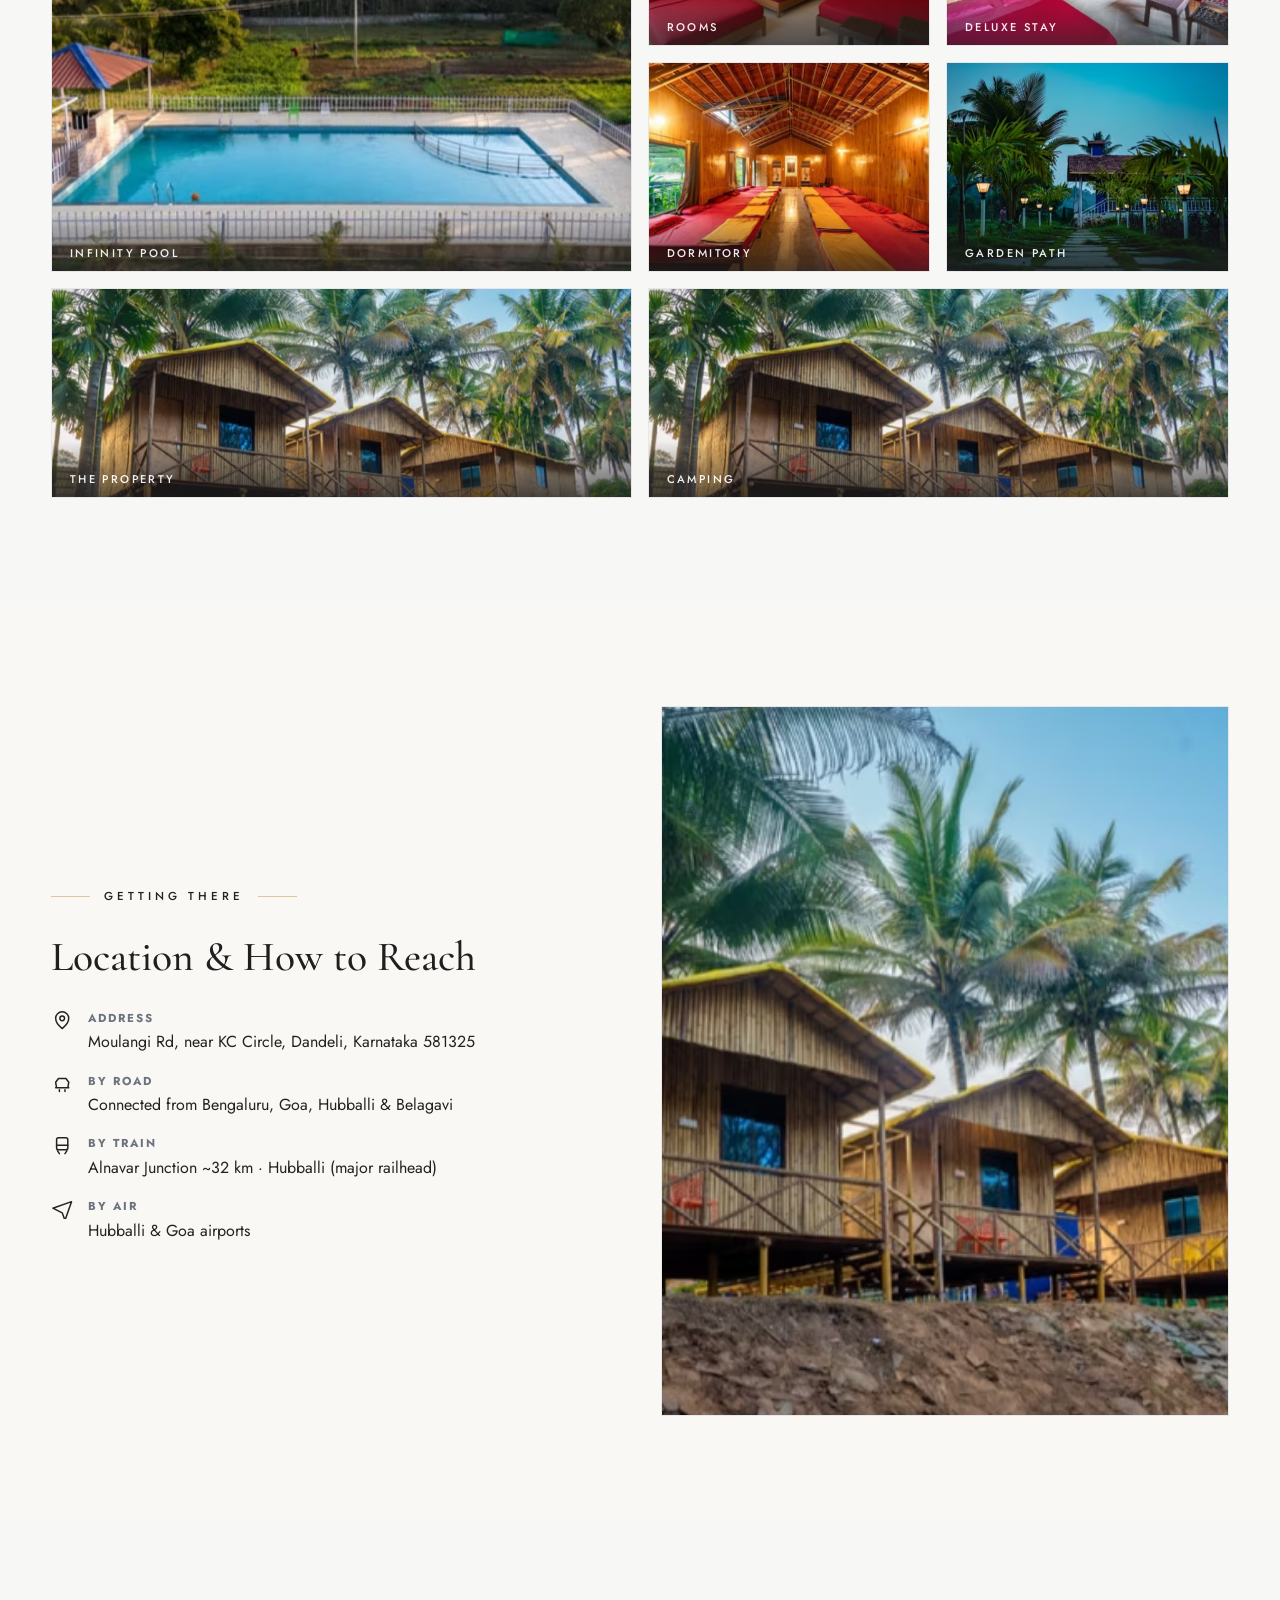
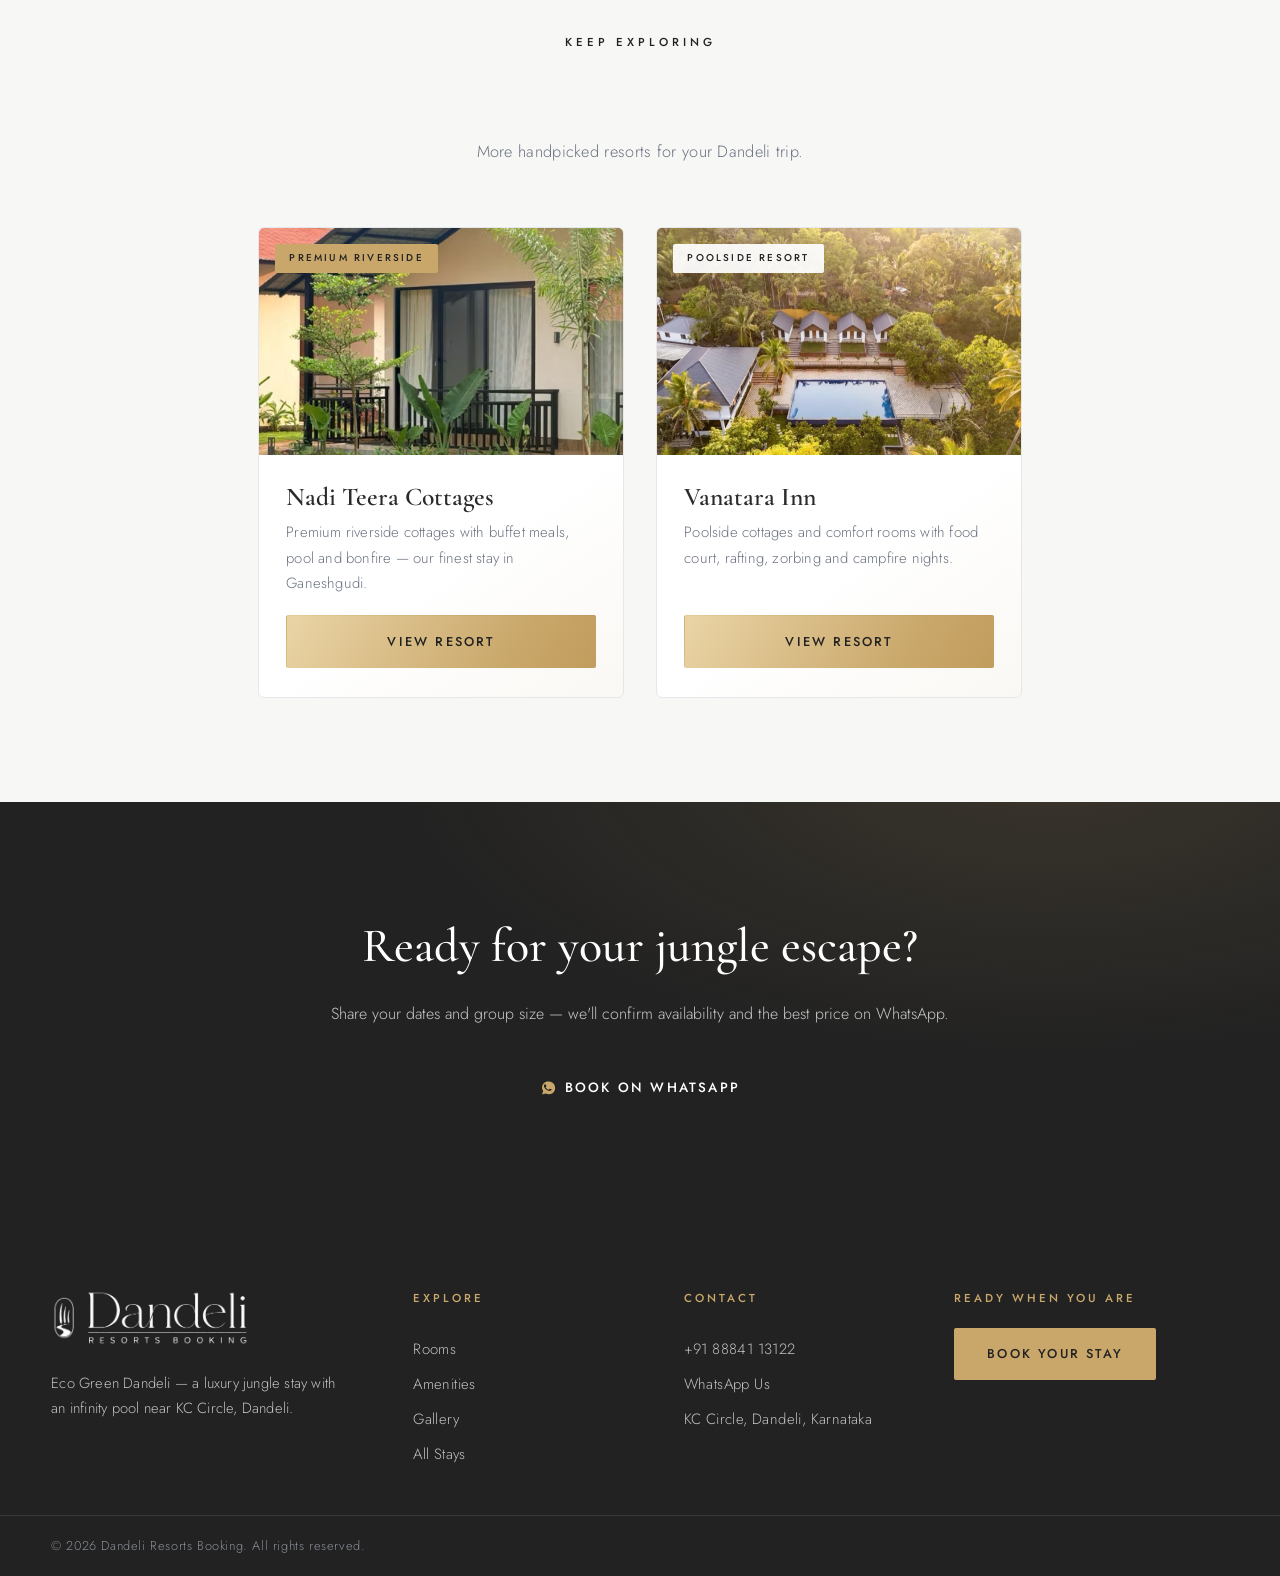
==== commit 0ff37af5: "Collect name/dates/guests before WhatsApp on booking buttons Add booking.js: every WhatsApp/Book but" ====
--- a/eco-green.html
+++ b/eco-green.html
@@ -400,5 +400,6 @@
   </div>
 
   <script src="resort.js" defer></script>
+  <script src="booking.js" defer></script>
 </body>
 </html>
--- a/style.css
+++ b/style.css
@@ -1133,6 +1133,45 @@
   60%  { top: 100%; }
   100% { top: 100%; }
 }
+
+/* ---------- Booking enquiry modal ---------- */
+.booking-modal {
+  border: 0;
+  padding: 0;
+  width: min(440px, 92vw);
+  border-radius: 12px;
+  background: var(--white);
+  color: var(--body);
+  box-shadow: var(--shadow);
+  overflow: hidden;
+}
+.booking-modal::backdrop {
+  background: rgba(20, 18, 14, .55);
+  -webkit-backdrop-filter: blur(3px);
+  backdrop-filter: blur(3px);
+}
+.bm-form { position: relative; display: grid; gap: 1rem; padding: 2.1rem 1.7rem 1.7rem; }
+.bm-close {
+  position: absolute; top: .5rem; right: .7rem;
+  background: none; border: 0; padding: .2rem .5rem;
+  font-size: 1.7rem; line-height: 1; color: var(--grey); cursor: pointer;
+}
+.bm-close:hover { color: var(--charcoal); }
+.bm-title { font-family: var(--font-head); font-size: 1.75rem; font-weight: 600; color: var(--heading); line-height: 1.1; }
+.bm-sub { font-size: .9rem; color: var(--grey); margin-top: -.45rem; }
+.bm-field { display: grid; gap: .35rem; }
+.bm-field > span { font-size: .7rem; letter-spacing: 1.6px; text-transform: uppercase; color: var(--grey); font-weight: 500; }
+.bm-field input {
+  font-family: var(--font-body); font-size: .95rem;
+  padding: .72rem .85rem;
+  border: 1px solid var(--border); border-radius: 4px;
+  background: var(--warm); color: var(--charcoal); width: 100%;
+}
+.bm-field input:focus { outline: none; border-color: var(--gold); box-shadow: 0 0 0 3px rgba(201, 167, 106, .22); }
+.bm-row { display: grid; grid-template-columns: 1fr 1fr; gap: .8rem; }
+.bm-submit { margin-top: .5rem; }
+.bm-note { font-size: .74rem; color: var(--muted); text-align: center; margin-top: -.2rem; }
+@media (max-width: 420px) { .bm-row { grid-template-columns: 1fr; } }
 
 /* Amenity marquee ribbon */
 .marquee {
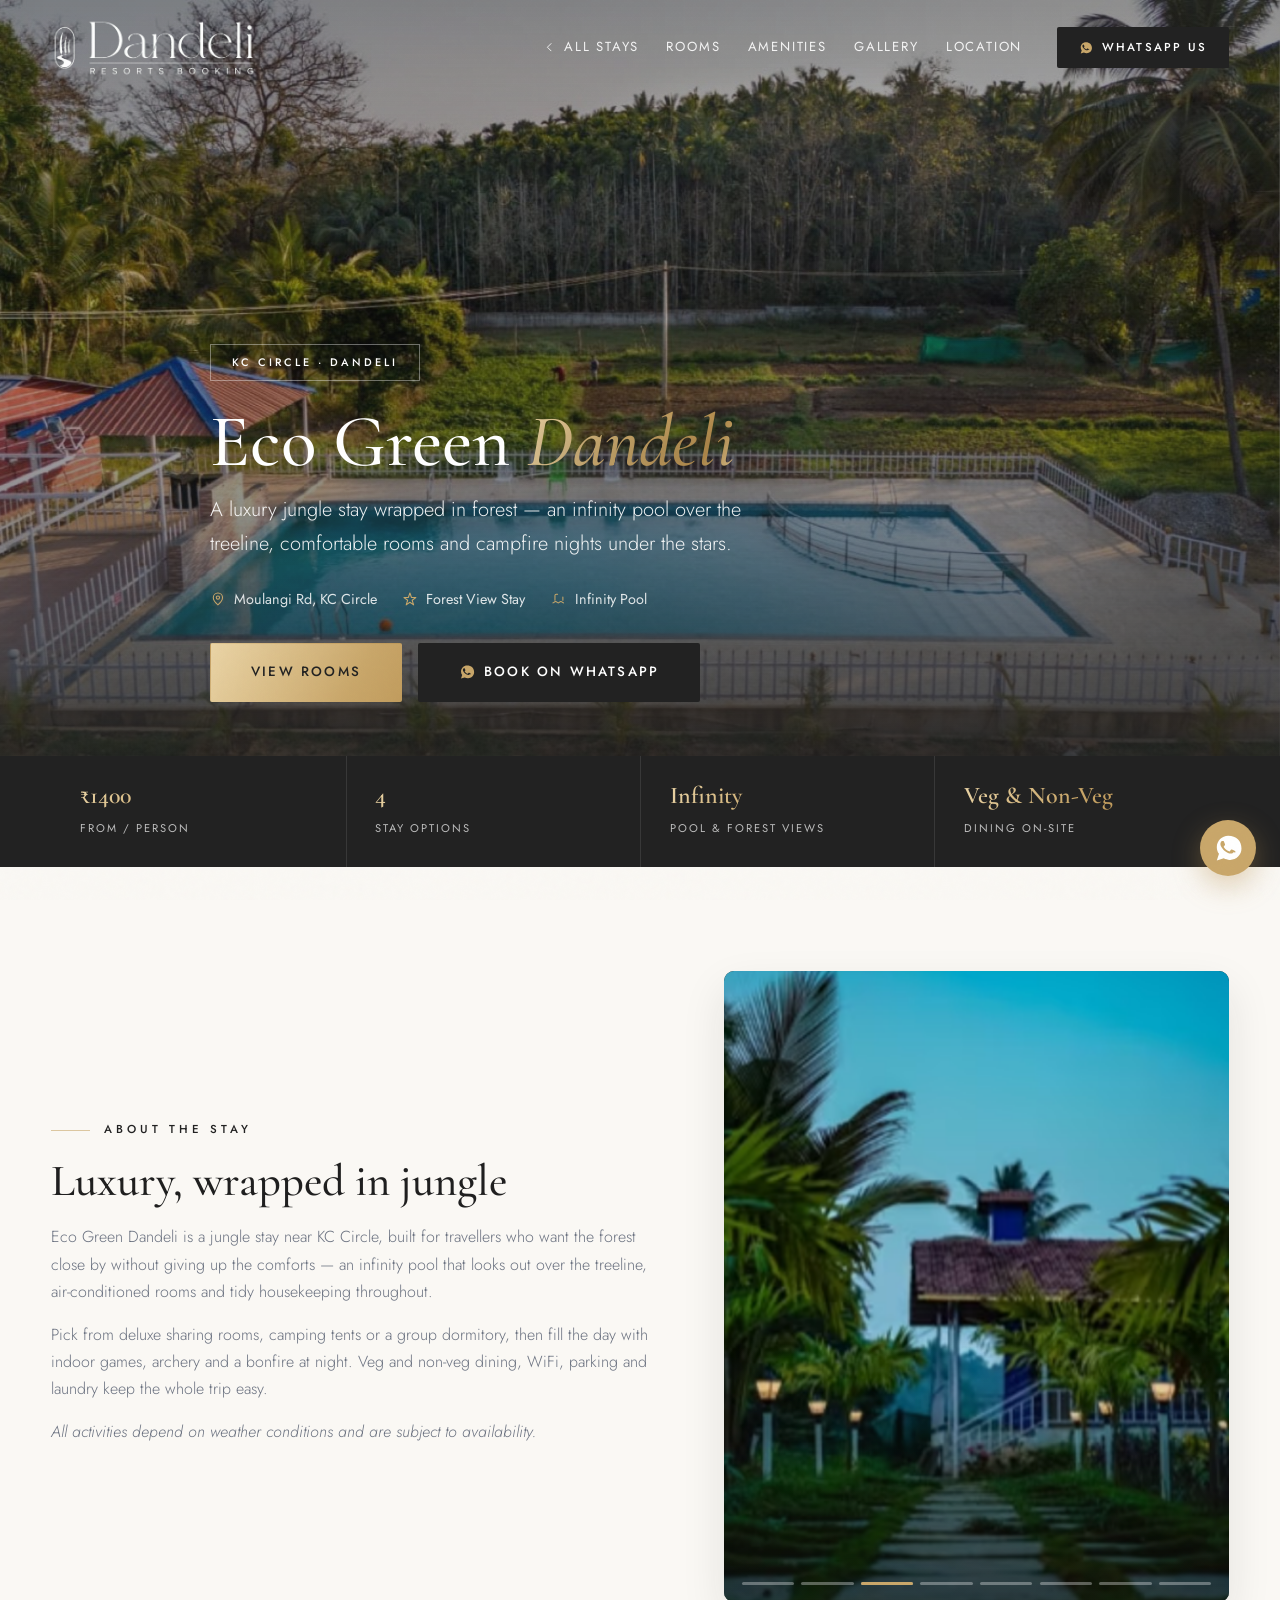
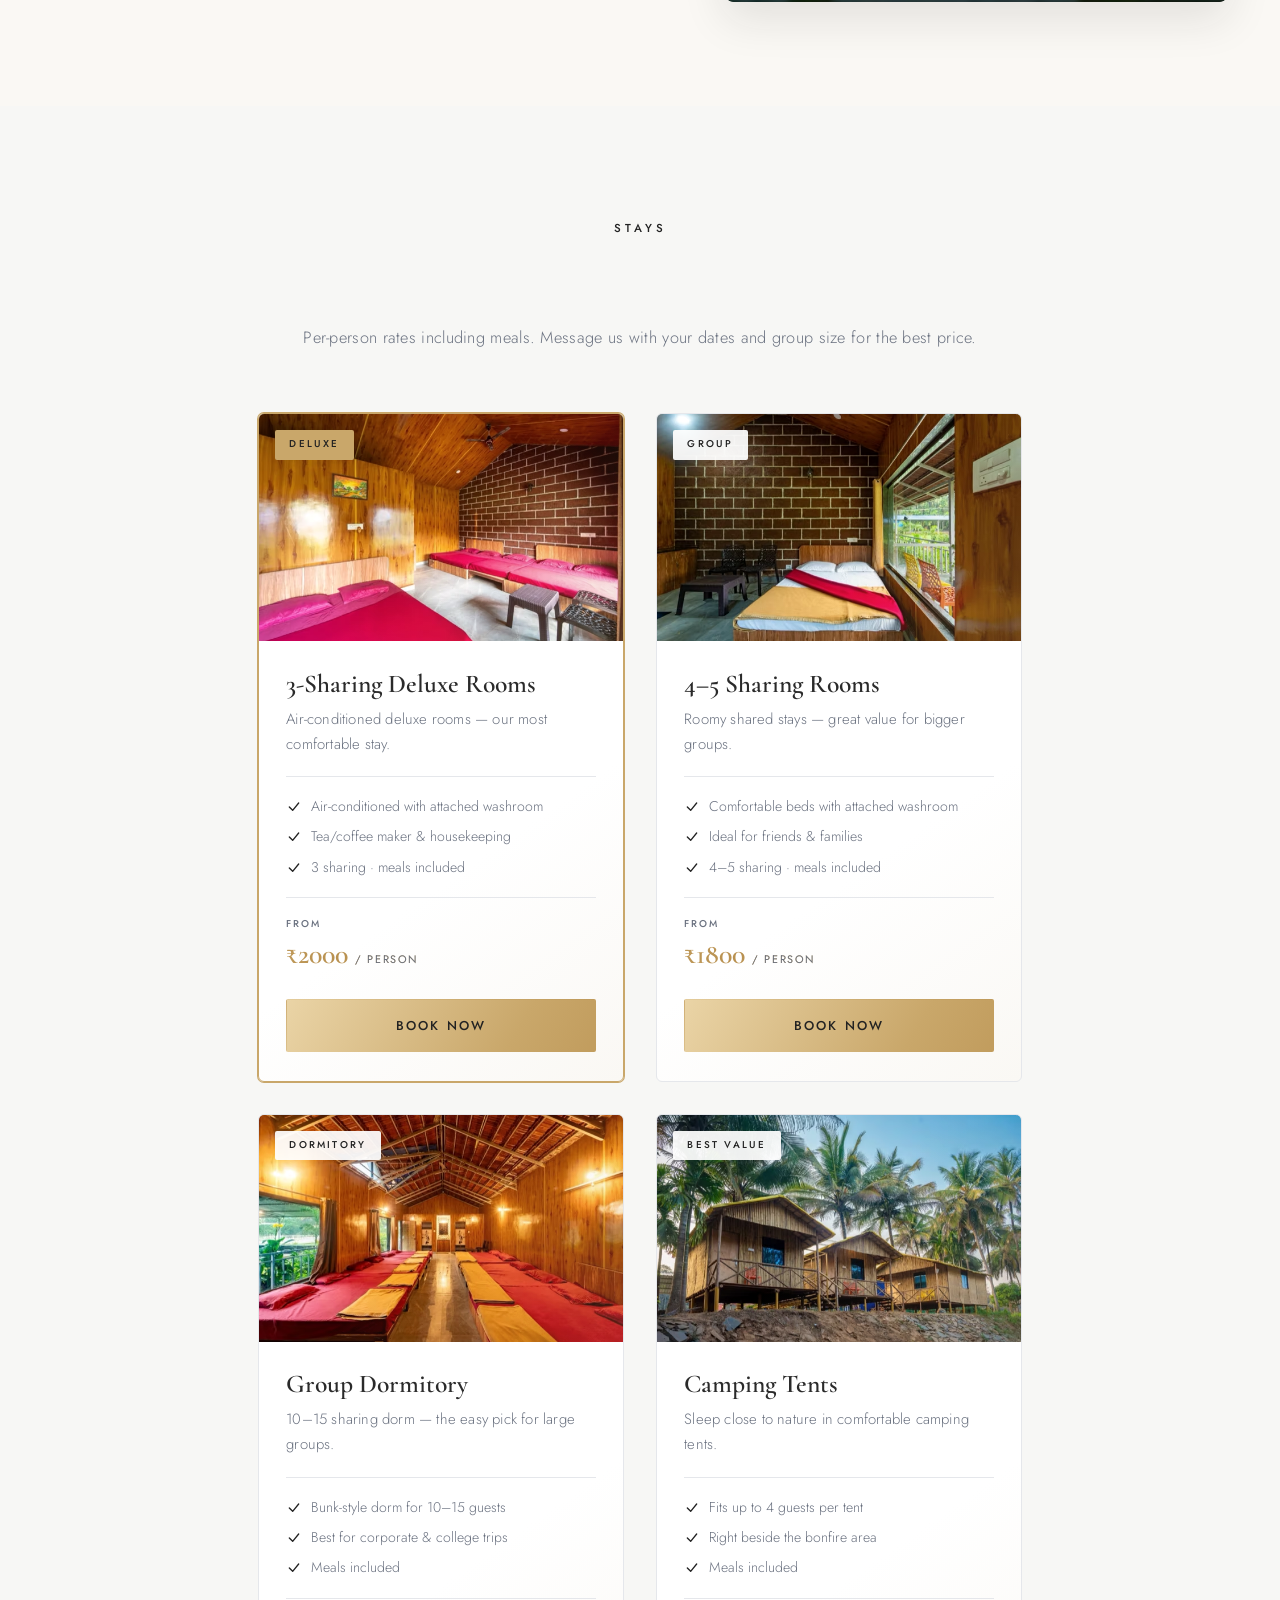
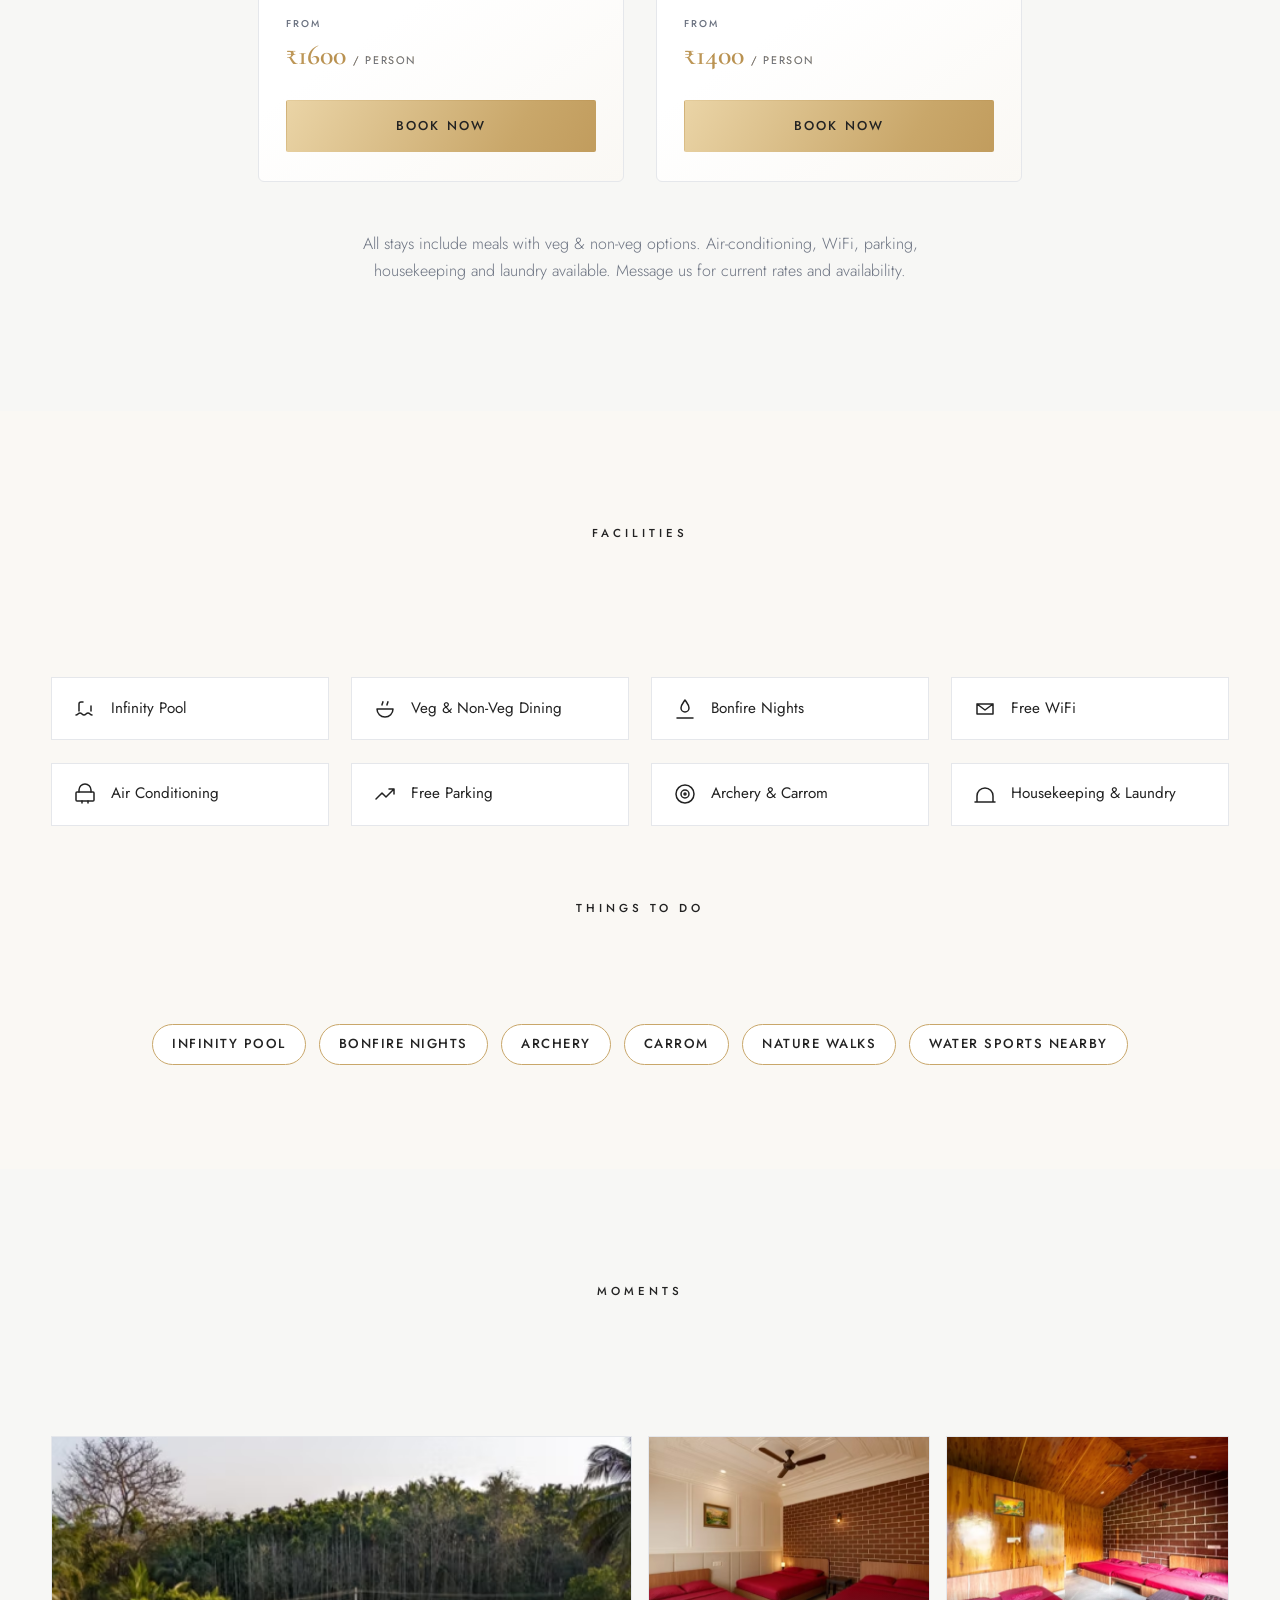
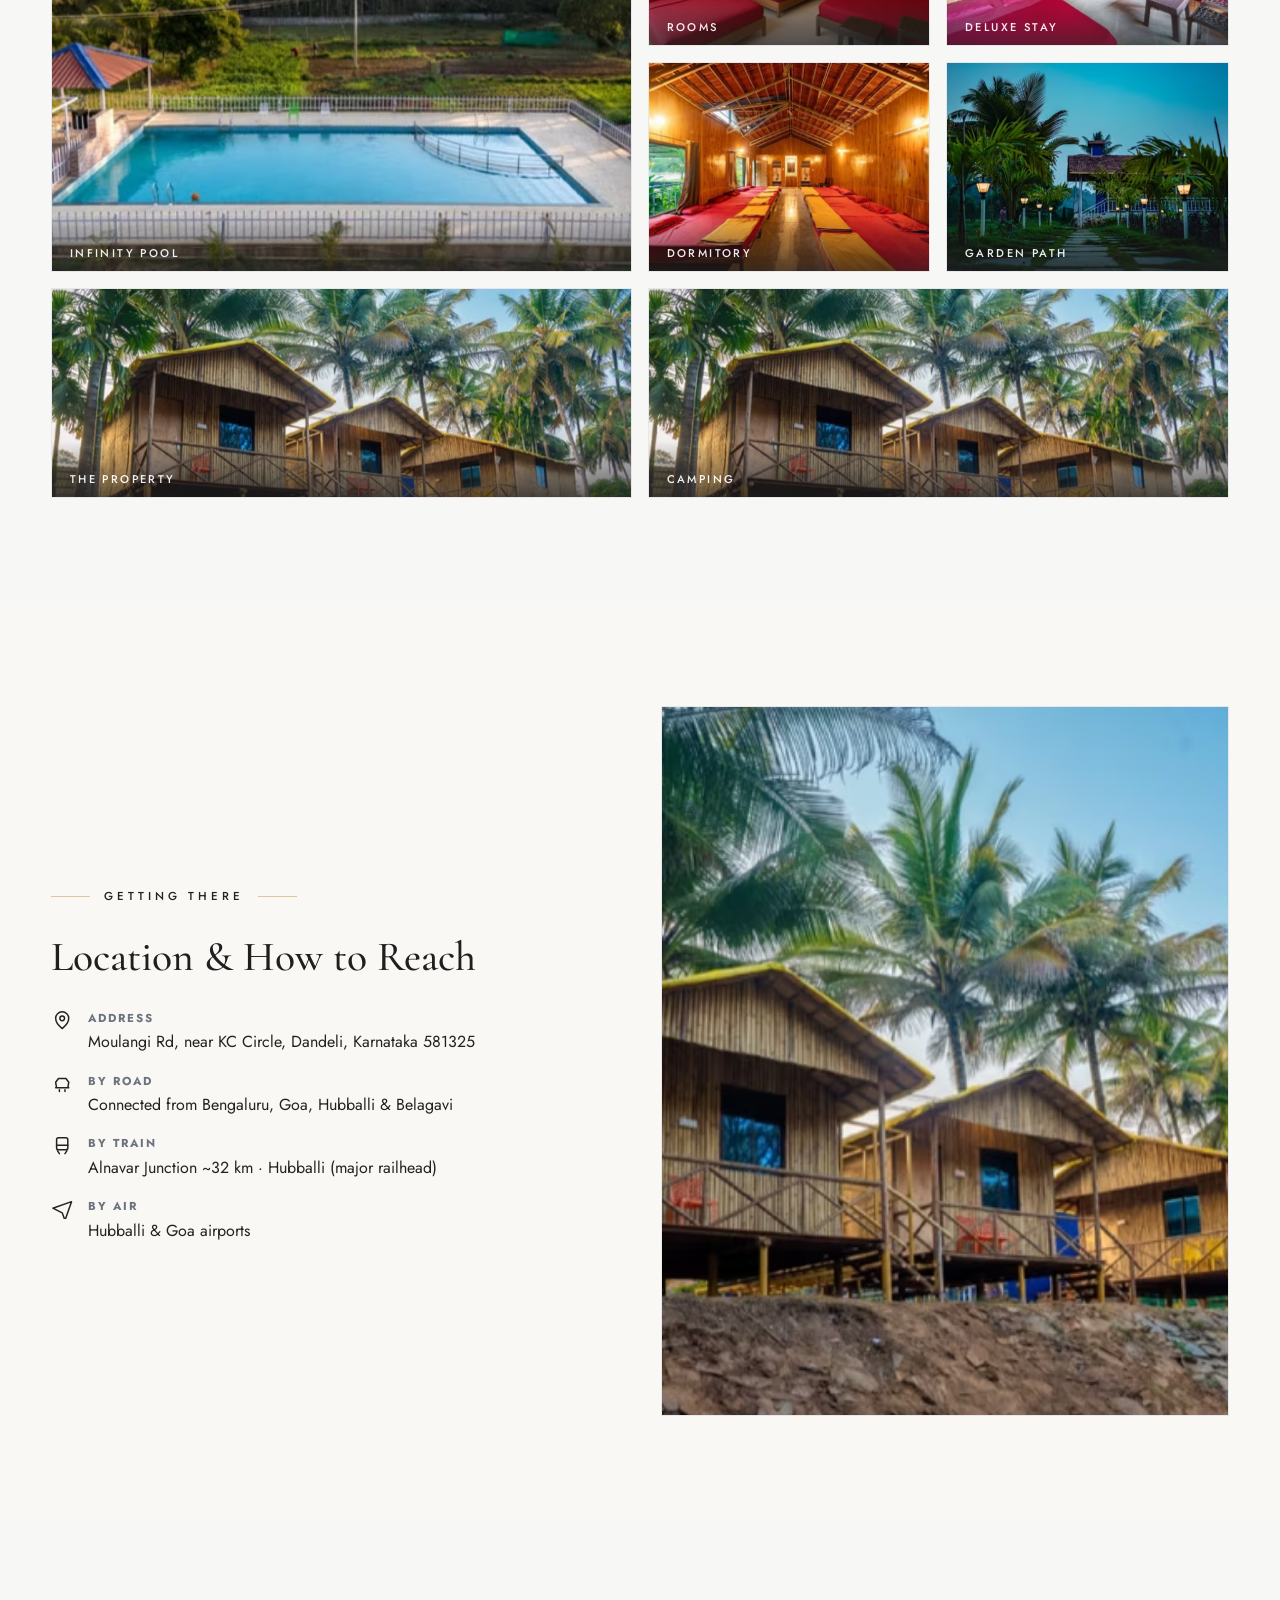
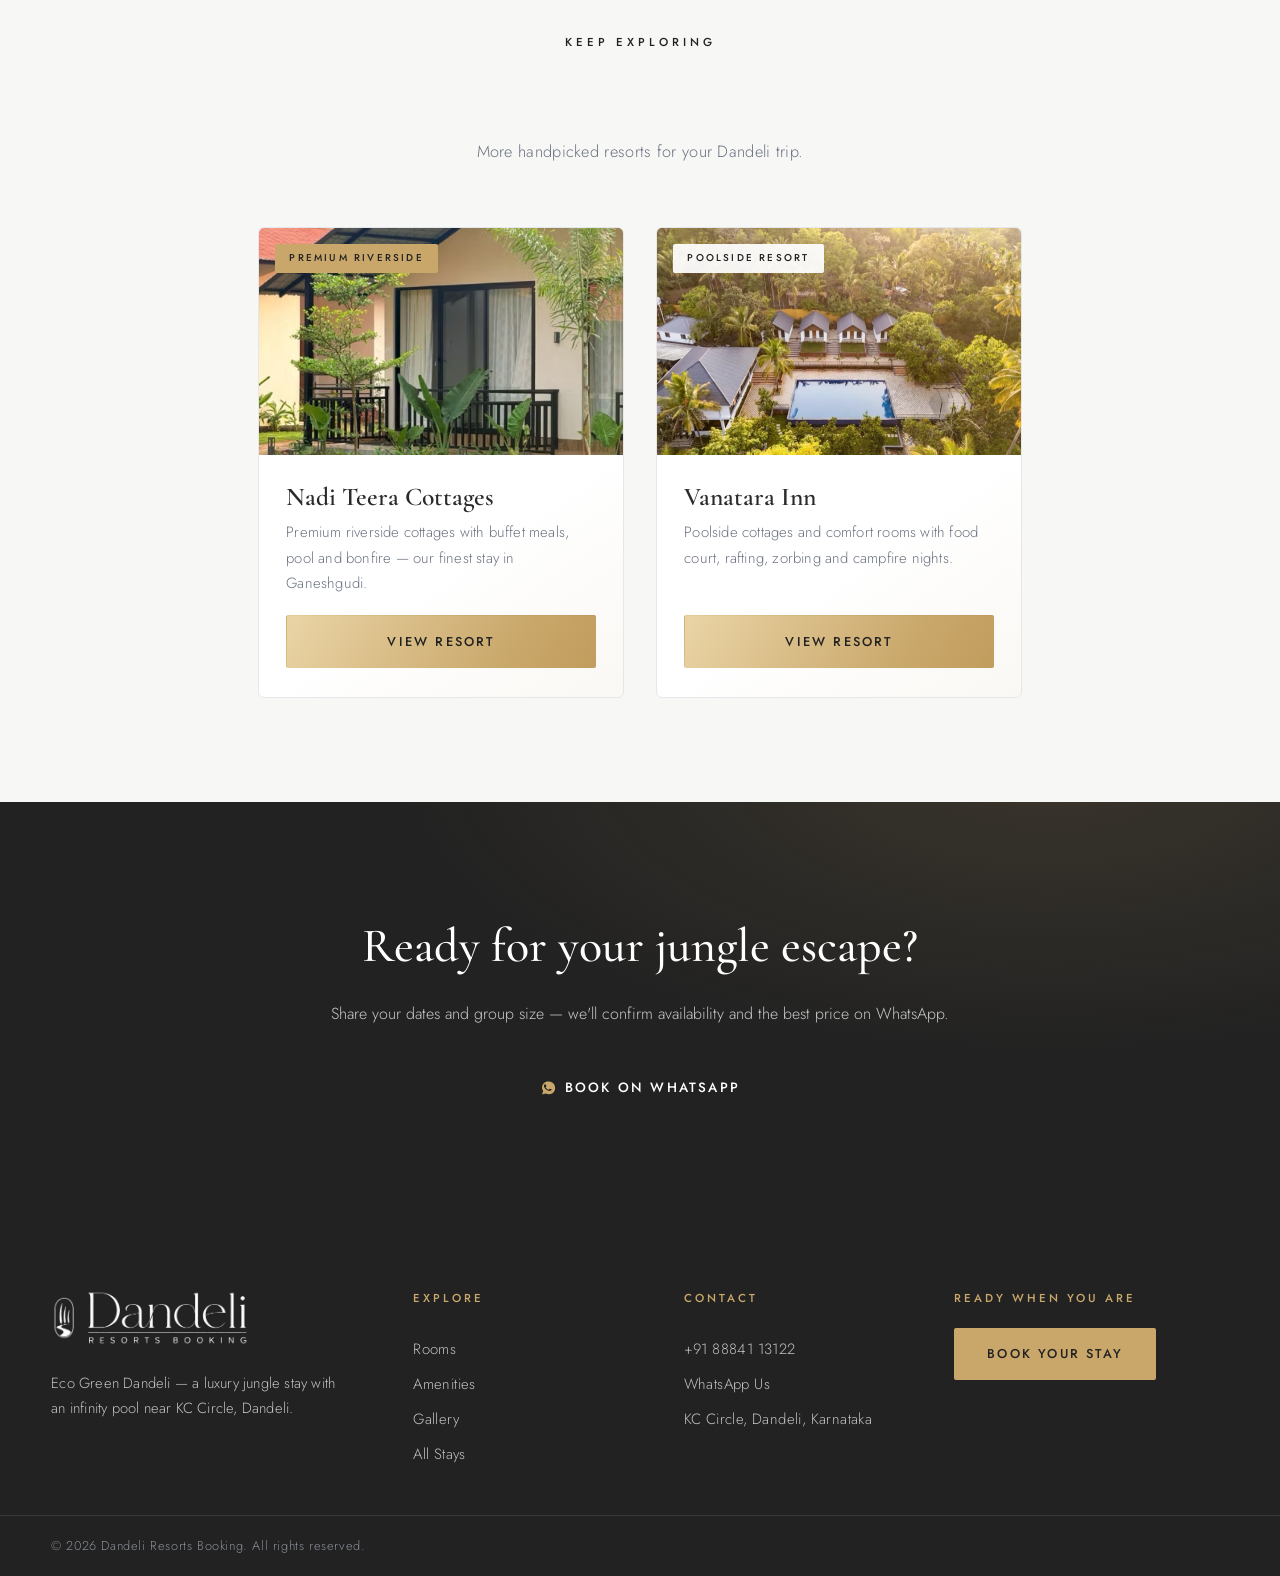
==== commit c3527c9a: "Fix Samsung/Android: force light theme + AVIF image fallback On Samsung Internet / Chrome Auto Dark " ====
--- a/eco-green.html
+++ b/eco-green.html
@@ -3,11 +3,12 @@
 <head>
   <meta charset="UTF-8">
   <meta name="viewport" content="width=device-width, initial-scale=1.0">
-  <script>document.documentElement.classList.add('js');window.setTimeout(function(){if(document.documentElement.classList.contains('sb-ready'))return;document.documentElement.classList.add('sb-fallback');var l=document.getElementById('siteLoader');if(l)l.classList.add('is-hidden');if(document.body)document.body.classList.remove('is-loading');},4000);</script>
+  <script>document.documentElement.classList.add('js');document.addEventListener('error',function(e){var t=e.target;if(t&&t.tagName==='IMG'&&t.parentNode&&t.parentNode.tagName==='PICTURE'&&!t.dataset.fb){t.dataset.fb=1;var ss=t.parentNode.getElementsByTagName('source');while(ss.length){ss[0].parentNode.removeChild(ss[0]);}var s=t.getAttribute('src');t.removeAttribute('srcset');t.src='';t.src=s;}},true);window.setTimeout(function(){if(document.documentElement.classList.contains('sb-ready'))return;document.documentElement.classList.add('sb-fallback');var l=document.getElementById('siteLoader');if(l)l.classList.add('is-hidden');if(document.body)document.body.classList.remove('is-loading');},4000);</script>
   <title>Eco Green Dandeli | Luxury Jungle Stay with Infinity Pool</title>
   <meta name="description" content="Eco Green Dandeli — a luxury jungle stay near KC Circle with an infinity pool over forest views, deluxe sharing rooms, camping tents, dormitory, veg &amp; non-veg dining, bonfire and indoor games. Book on WhatsApp.">
   <meta name="robots" content="index, follow, max-image-preview:large">
   <meta name="theme-color" content="#FAF8F4">
+  <meta name="color-scheme" content="light">
   <meta property="og:title" content="Eco Green Dandeli — Luxury Jungle Stay">
   <meta property="og:description" content="A jungle stay near KC Circle with an infinity pool, rooms, camping, dining and bonfire.">
   <meta property="og:type" content="website">
--- a/style.css
+++ b/style.css
@@ -4,6 +4,7 @@
    ============================================================ */
 
 :root {
+  color-scheme: light;
   --white: #FFFFFF;
   --warm: #FAF8F4;
   --porcelain: #F7F7F5;
@@ -1138,12 +1139,14 @@
 .booking-modal {
   border: 0;
   padding: 0;
+  margin: auto;
   width: min(440px, 92vw);
+  max-height: calc(100vh - 2rem);
   border-radius: 12px;
   background: var(--white);
   color: var(--body);
   box-shadow: var(--shadow);
-  overflow: hidden;
+  overflow-y: auto;
 }
 .booking-modal::backdrop {
   background: rgba(20, 18, 14, .55);
@@ -1702,6 +1705,7 @@
 .package-dialog {
   width: min(980px, calc(100% - 2rem));
   max-height: min(760px, calc(100vh - 2rem));
+  margin: auto;
   padding: 0;
   border: 0;
   border-radius: 8px;
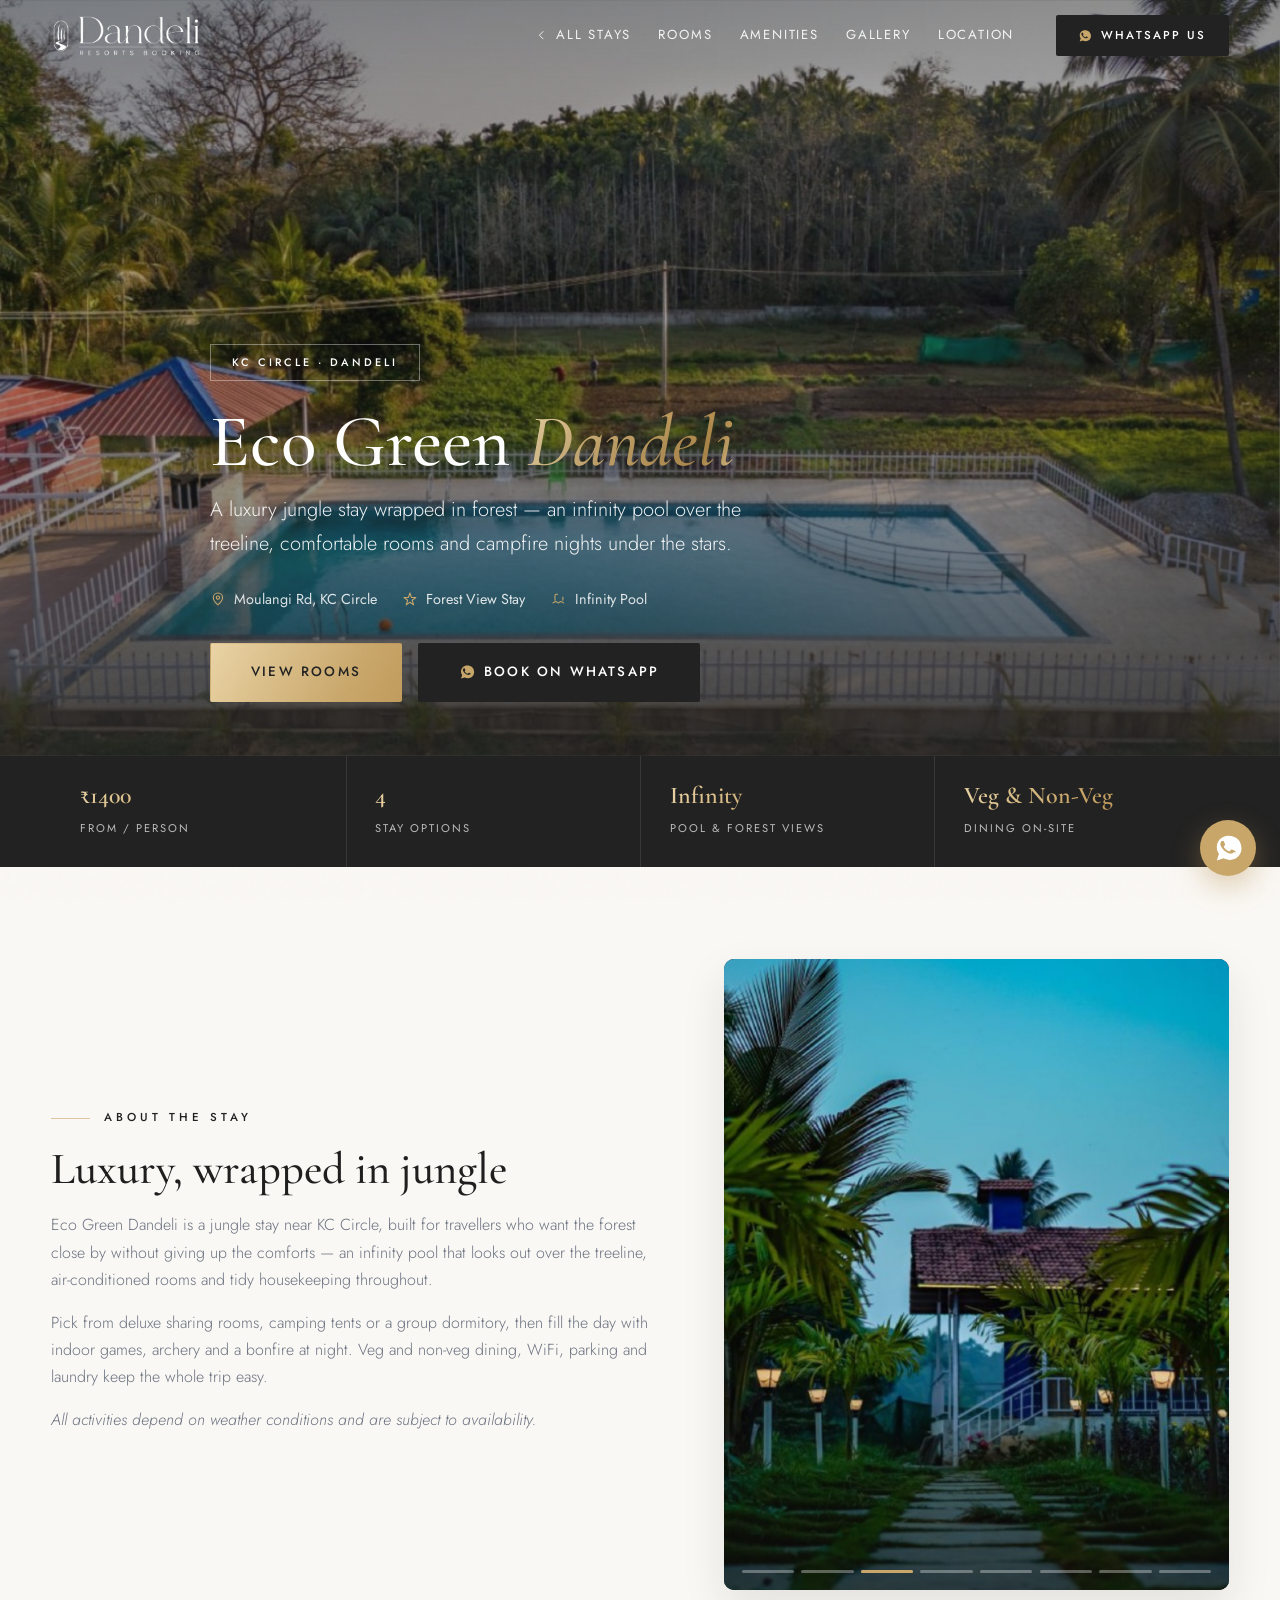
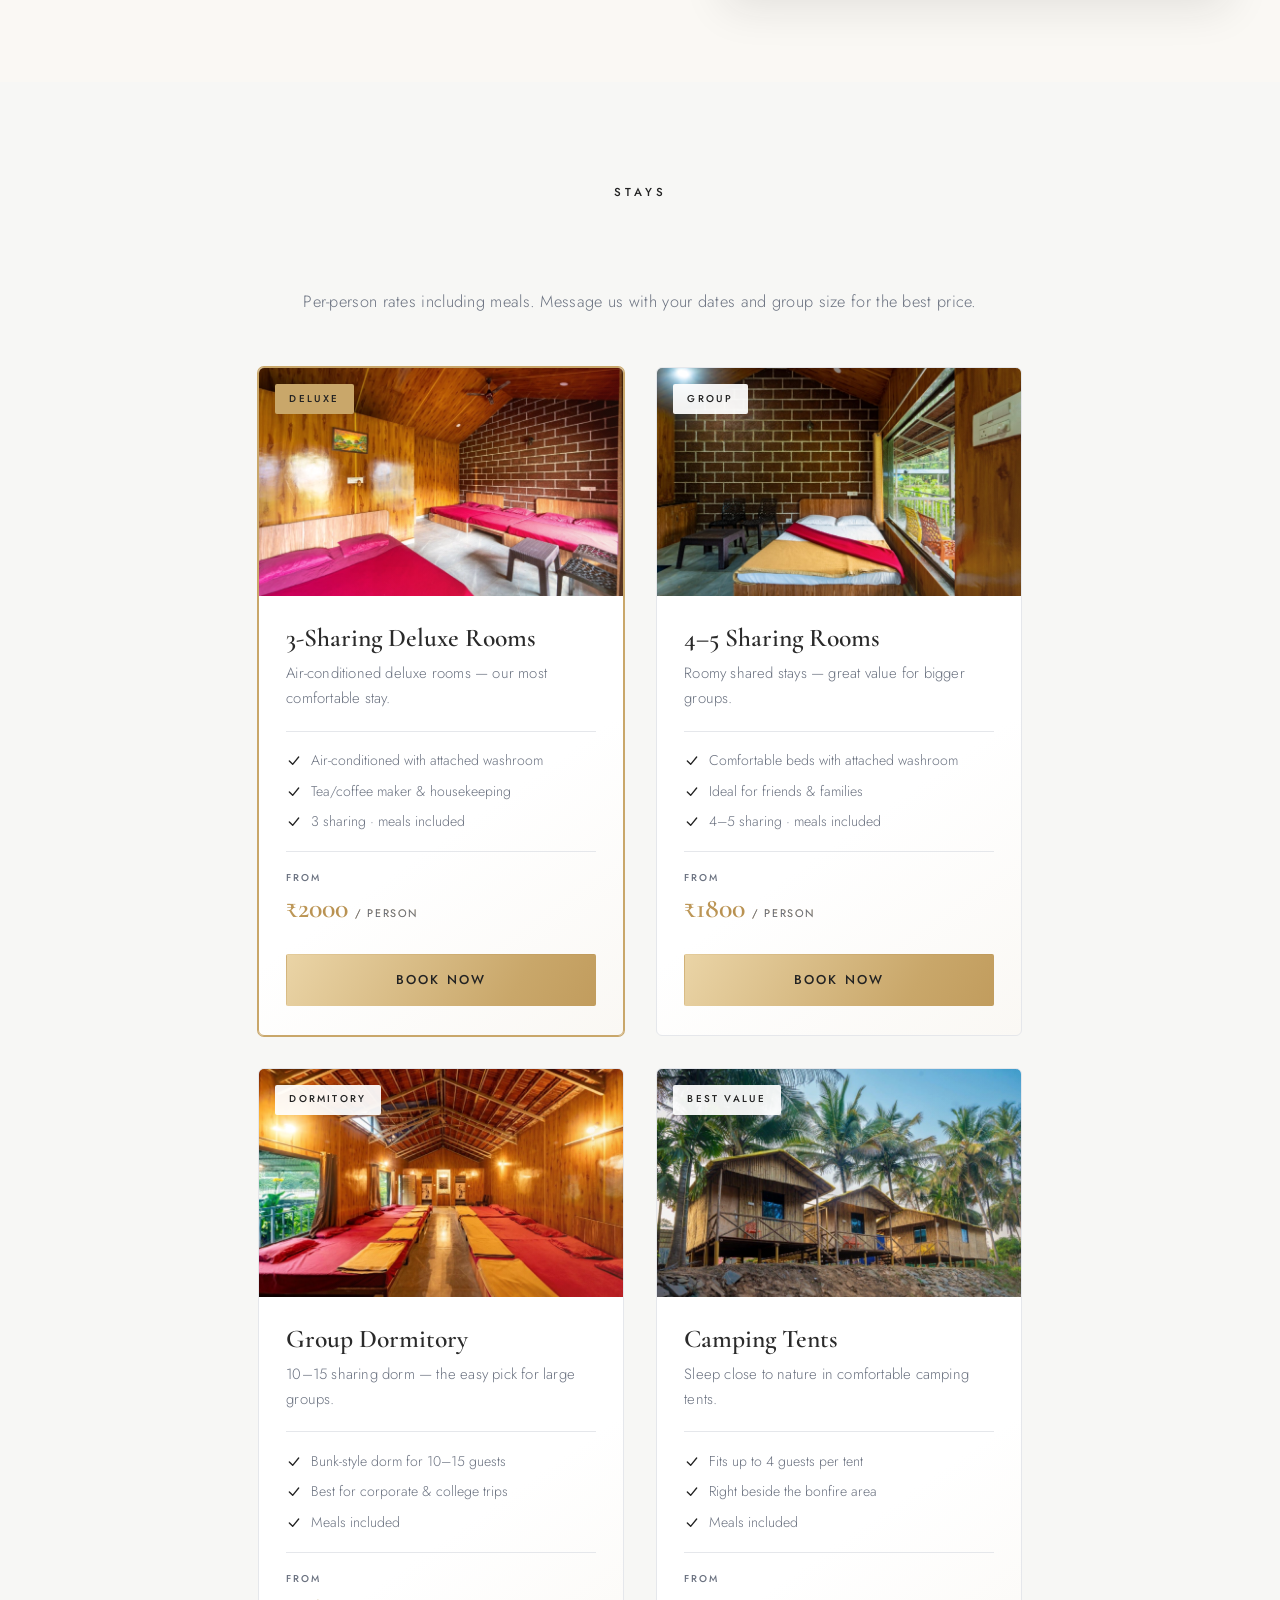
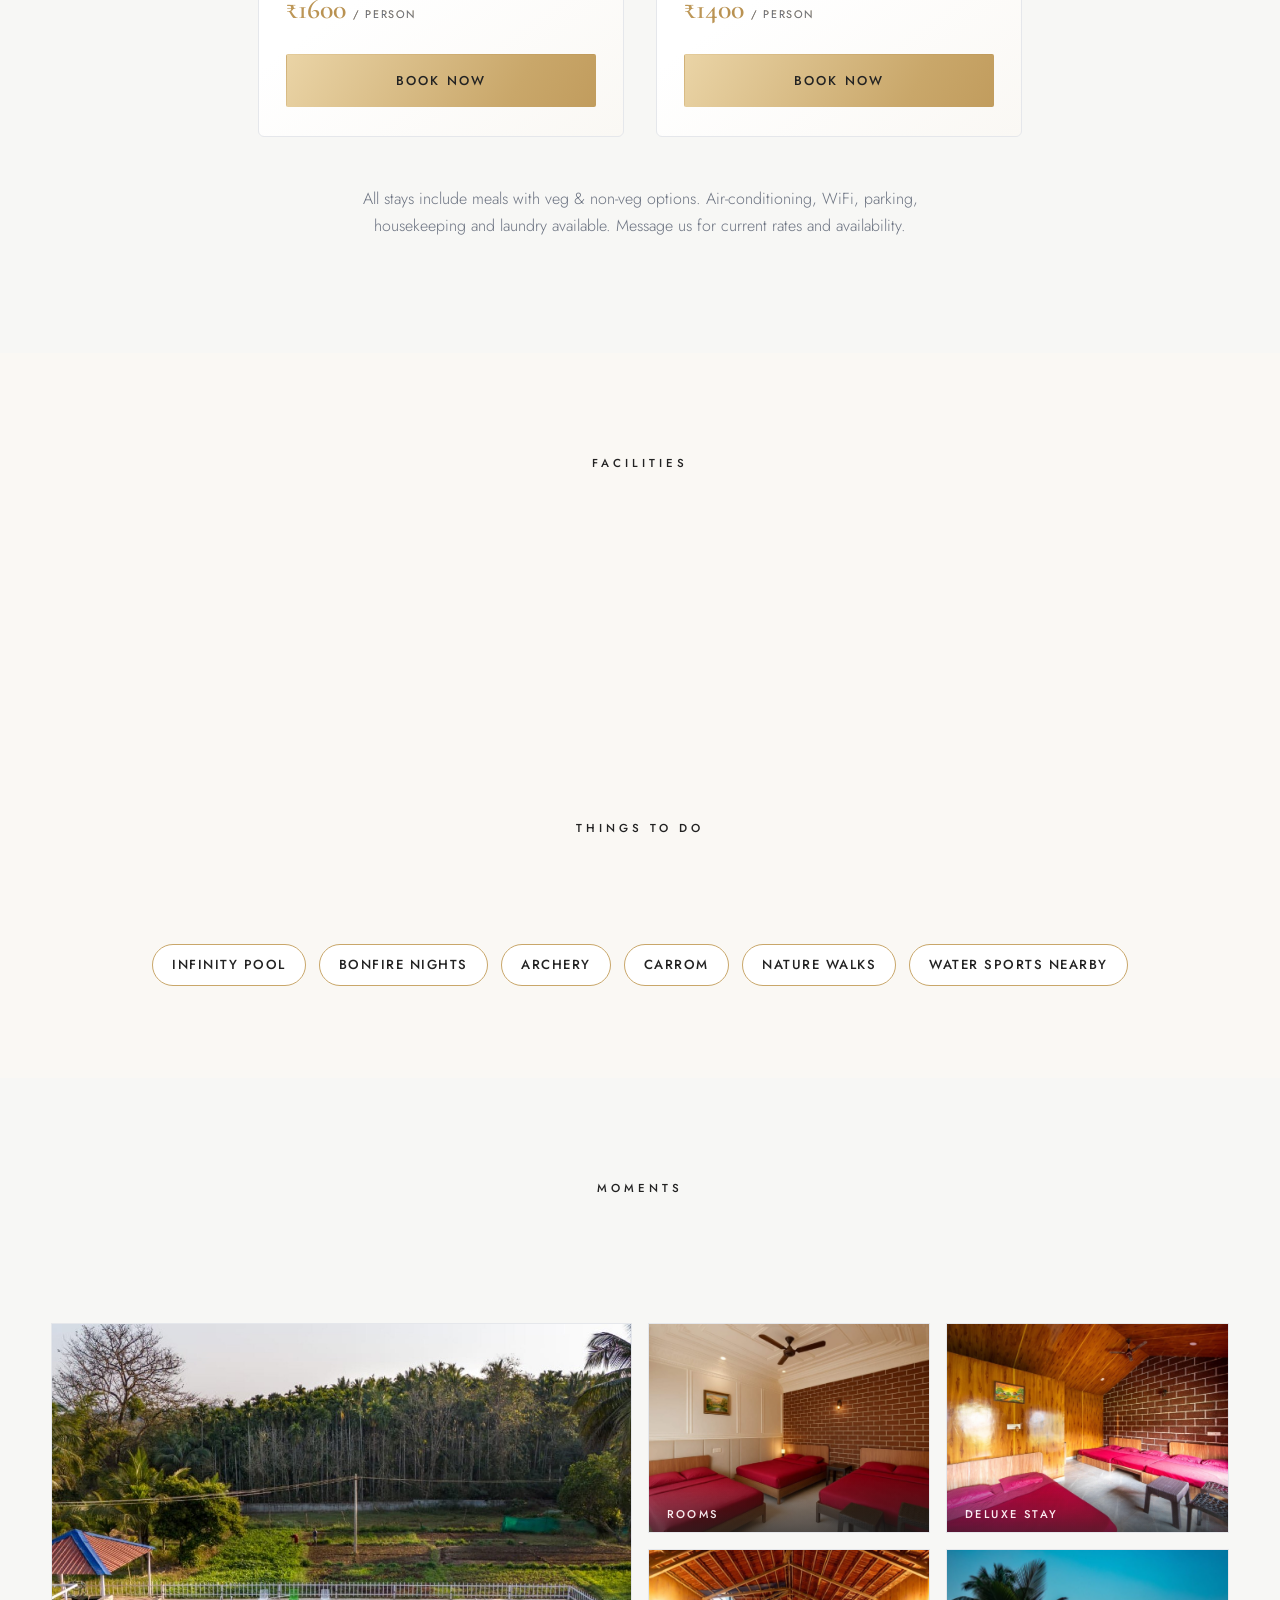
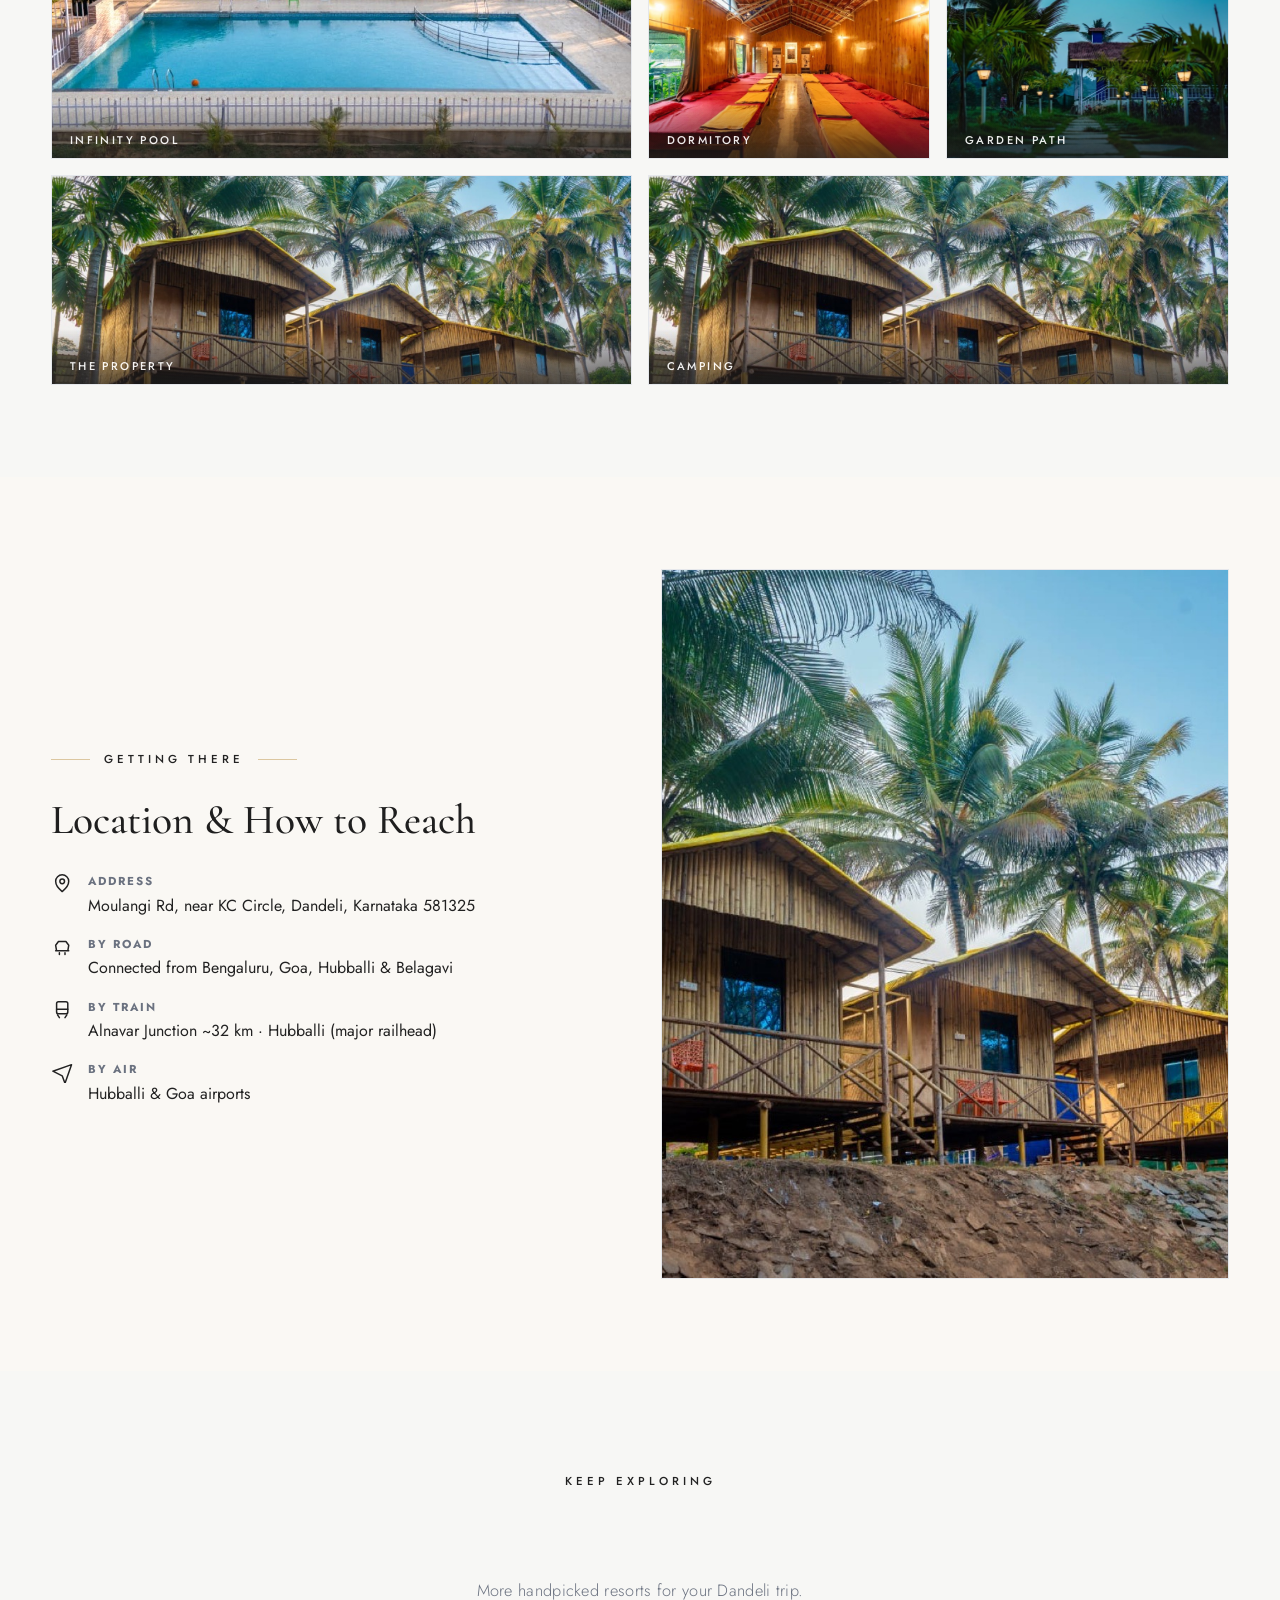
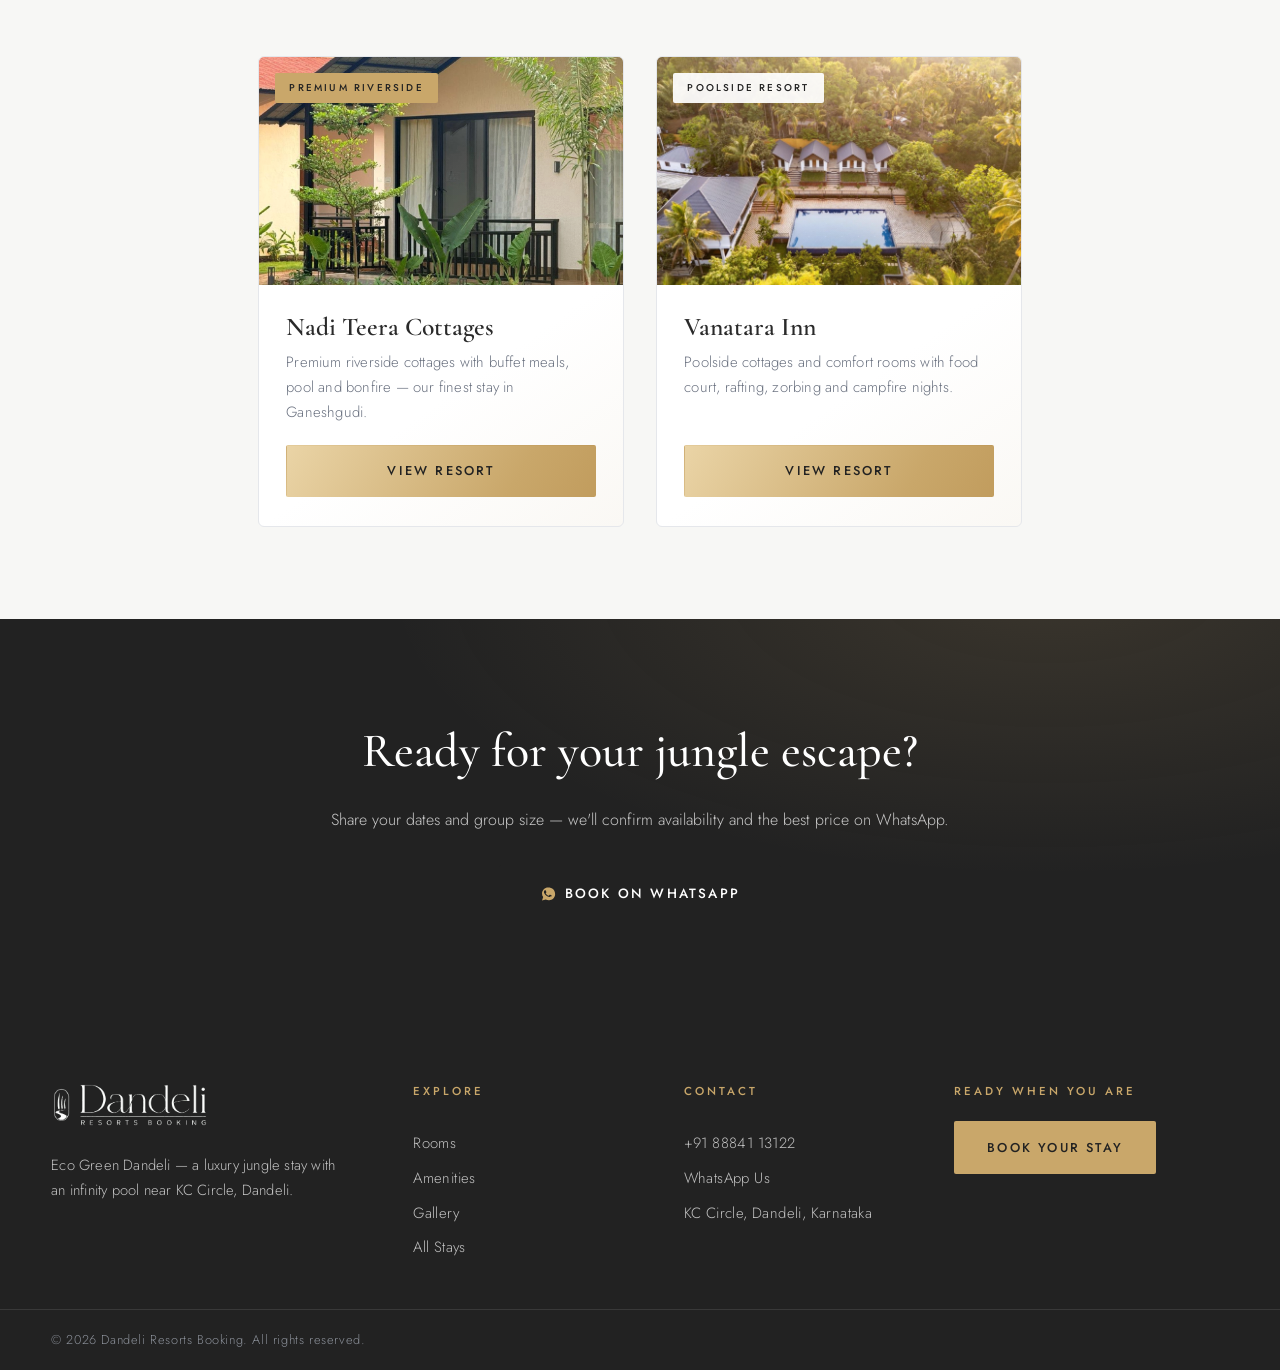
==== commit dbbfc106: "Serve JPG images directly (drop AVIF) so photos load on Android AVIF decoded on iPhone Safari's fall" ====
--- a/eco-green.html
+++ b/eco-green.html
@@ -114,14 +114,14 @@
       </div>
       <div class="about-media">
         <div class="stay-carousel" data-carousel aria-roledescription="carousel" aria-label="Eco Green Dandeli photos">
-          <figure class="sc-slide is-active"><picture><source type="image/avif" srcset="images/resorts/eg-pool-640.avif 640w, images/resorts/eg-pool-1200.avif 1200w" sizes="(max-width: 1024px) 50vw, 600px"><img src="images/resorts/eg-pool.jpg" alt="Infinity pool overlooking the forest at Eco Green Dandeli" loading="lazy" width="1500" height="841"></picture></figure>
-          <figure class="sc-slide"><picture><source type="image/avif" srcset="images/resorts/eg-exterior-640.avif 640w, images/resorts/eg-exterior-1200.avif 1200w" sizes="(max-width: 1024px) 50vw, 600px"><img src="images/resorts/eg-exterior.jpg" alt="Exterior of Eco Green Dandeli" loading="lazy" width="1500" height="1000"></picture></figure>
-          <figure class="sc-slide"><picture><source type="image/avif" srcset="images/resorts/eg-path-640.avif 640w, images/resorts/eg-path-1200.avif 1200w" sizes="(max-width: 1024px) 50vw, 600px"><img src="images/resorts/eg-path.jpg" alt="Garden path through Eco Green Dandeli" loading="lazy" width="1500" height="1000"></picture></figure>
-          <figure class="sc-slide"><picture><source type="image/avif" srcset="images/resorts/eg-cottage-640.avif 640w, images/resorts/eg-cottage-1200.avif 1200w" sizes="(max-width: 1024px) 50vw, 600px"><img src="images/resorts/eg-cottage.jpg" alt="Cottage tents at Eco Green Dandeli" loading="lazy" width="1500" height="1000"></picture></figure>
-          <figure class="sc-slide"><picture><source type="image/avif" srcset="images/resorts/eg-room-640.avif 640w, images/resorts/eg-room-1200.avif 1200w" sizes="(max-width: 1024px) 50vw, 600px"><img src="images/resorts/eg-room.jpg" alt="Room interior at Eco Green Dandeli" loading="lazy" width="1500" height="1000"></picture></figure>
-          <figure class="sc-slide"><picture><source type="image/avif" srcset="images/resorts/eg-deluxe-640.avif 640w, images/resorts/eg-deluxe-1200.avif 1200w" sizes="(max-width: 1024px) 50vw, 600px"><img src="images/resorts/eg-deluxe.jpg" alt="Deluxe room at Eco Green Dandeli" loading="lazy" width="1500" height="1000"></picture></figure>
-          <figure class="sc-slide"><picture><source type="image/avif" srcset="images/resorts/eg-sharing-640.avif 640w, images/resorts/eg-sharing-1200.avif 1200w" sizes="(max-width: 1024px) 50vw, 600px"><img src="images/resorts/eg-sharing.jpg" alt="Sharing room at Eco Green Dandeli" loading="lazy" width="1500" height="1000"></picture></figure>
-          <figure class="sc-slide"><picture><source type="image/avif" srcset="images/resorts/eg-dorm-640.avif 640w, images/resorts/eg-dorm-1200.avif 1200w" sizes="(max-width: 1024px) 50vw, 600px"><img src="images/resorts/eg-dorm.jpg" alt="Dormitory at Eco Green Dandeli" loading="lazy" width="1500" height="1000"></picture></figure>
+          <figure class="sc-slide is-active"><picture><img src="images/resorts/eg-pool.jpg" alt="Infinity pool overlooking the forest at Eco Green Dandeli" loading="lazy" width="1500" height="841"></picture></figure>
+          <figure class="sc-slide"><picture><img src="images/resorts/eg-exterior.jpg" alt="Exterior of Eco Green Dandeli" loading="lazy" width="1500" height="1000"></picture></figure>
+          <figure class="sc-slide"><picture><img src="images/resorts/eg-path.jpg" alt="Garden path through Eco Green Dandeli" loading="lazy" width="1500" height="1000"></picture></figure>
+          <figure class="sc-slide"><picture><img src="images/resorts/eg-cottage.jpg" alt="Cottage tents at Eco Green Dandeli" loading="lazy" width="1500" height="1000"></picture></figure>
+          <figure class="sc-slide"><picture><img src="images/resorts/eg-room.jpg" alt="Room interior at Eco Green Dandeli" loading="lazy" width="1500" height="1000"></picture></figure>
+          <figure class="sc-slide"><picture><img src="images/resorts/eg-deluxe.jpg" alt="Deluxe room at Eco Green Dandeli" loading="lazy" width="1500" height="1000"></picture></figure>
+          <figure class="sc-slide"><picture><img src="images/resorts/eg-sharing.jpg" alt="Sharing room at Eco Green Dandeli" loading="lazy" width="1500" height="1000"></picture></figure>
+          <figure class="sc-slide"><picture><img src="images/resorts/eg-dorm.jpg" alt="Dormitory at Eco Green Dandeli" loading="lazy" width="1500" height="1000"></picture></figure>
           <div class="sc-dots">
             <button type="button" class="sc-dot is-active" aria-label="Show photo 1"></button>
             <button type="button" class="sc-dot" aria-label="Show photo 2"></button>
@@ -149,7 +149,7 @@
 
         <article class="pkg-card reveal featured-pkg">
           <div class="pkg-media">
-            <picture><source type="image/avif" srcset="images/resorts/eg-deluxe-640.avif 640w, images/resorts/eg-deluxe-1200.avif 1200w" sizes="(max-width: 640px) 88vw, (max-width: 1024px) 50vw, 600px"><img src="images/resorts/eg-deluxe.jpg" alt="Deluxe sharing room at Eco Green Dandeli" loading="lazy" width="1500" height="999"></picture>
+            <picture><img src="images/resorts/eg-deluxe.jpg" alt="Deluxe sharing room at Eco Green Dandeli" loading="lazy" width="1500" height="999"></picture>
             <span class="pkg-badge badge-gold">Deluxe</span>
           </div>
           <div class="pkg-body">
@@ -169,7 +169,7 @@
 
         <article class="pkg-card reveal">
           <div class="pkg-media">
-            <picture><source type="image/avif" srcset="images/resorts/eg-sharing-640.avif 640w, images/resorts/eg-sharing-1200.avif 1200w" sizes="(max-width: 640px) 88vw, (max-width: 1024px) 50vw, 600px"><img src="images/resorts/eg-sharing.jpg" alt="4-5 sharing room at Eco Green Dandeli" loading="lazy" width="1500" height="999"></picture>
+            <picture><img src="images/resorts/eg-sharing.jpg" alt="4-5 sharing room at Eco Green Dandeli" loading="lazy" width="1500" height="999"></picture>
             <span class="pkg-badge">Group</span>
           </div>
           <div class="pkg-body">
@@ -189,7 +189,7 @@
 
         <article class="pkg-card reveal">
           <div class="pkg-media">
-            <picture><source type="image/avif" srcset="images/resorts/eg-dorm-640.avif 640w, images/resorts/eg-dorm-1200.avif 1200w" sizes="(max-width: 640px) 88vw, (max-width: 1024px) 50vw, 600px"><img src="images/resorts/eg-dorm.jpg" alt="Dormitory at Eco Green Dandeli" loading="lazy" width="1500" height="999"></picture>
+            <picture><img src="images/resorts/eg-dorm.jpg" alt="Dormitory at Eco Green Dandeli" loading="lazy" width="1500" height="999"></picture>
             <span class="pkg-badge">Dormitory</span>
           </div>
           <div class="pkg-body">
@@ -209,7 +209,7 @@
 
         <article class="pkg-card reveal">
           <div class="pkg-media">
-            <picture><source type="image/avif" srcset="images/resorts/eg-cottage-640.avif 640w, images/resorts/eg-cottage-1200.avif 1200w" sizes="(max-width: 640px) 88vw, (max-width: 1024px) 50vw, 600px"><img src="images/resorts/eg-cottage.jpg" alt="Camping tents at Eco Green Dandeli" loading="lazy" width="1500" height="1000"></picture>
+            <picture><img src="images/resorts/eg-cottage.jpg" alt="Camping tents at Eco Green Dandeli" loading="lazy" width="1500" height="1000"></picture>
             <span class="pkg-badge">Best Value</span>
           </div>
           <div class="pkg-body">
@@ -271,13 +271,13 @@
         <h2>Gallery</h2>
       </div>
       <div class="gallery-grid">
-        <figure class="g-item g-big reveal"><picture><source type="image/avif" srcset="images/resorts/eg-hero-640.avif 640w, images/resorts/eg-hero-1200.avif 1200w" sizes="(max-width: 640px) 88vw, (max-width: 1024px) 50vw, 600px"><img src="images/resorts/eg-hero.jpg" alt="Infinity pool over the forest at Eco Green Dandeli" loading="lazy" width="1500" height="842"></picture><figcaption>Infinity Pool</figcaption></figure>
-        <figure class="g-item reveal"><picture><source type="image/avif" srcset="images/resorts/eg-room-640.avif 640w, images/resorts/eg-room-1200.avif 1200w" sizes="(max-width: 640px) 88vw, (max-width: 1024px) 50vw, 600px"><img src="images/resorts/eg-room.jpg" alt="Room interior at Eco Green Dandeli" loading="lazy" width="1500" height="999"></picture><figcaption>Rooms</figcaption></figure>
-        <figure class="g-item reveal"><picture><source type="image/avif" srcset="images/resorts/eg-deluxe-640.avif 640w, images/resorts/eg-deluxe-1200.avif 1200w" sizes="(max-width: 640px) 88vw, (max-width: 1024px) 50vw, 600px"><img src="images/resorts/eg-deluxe.jpg" alt="Deluxe room at Eco Green Dandeli" loading="lazy" width="1500" height="999"></picture><figcaption>Deluxe Stay</figcaption></figure>
-        <figure class="g-item reveal"><picture><source type="image/avif" srcset="images/resorts/eg-dorm-640.avif 640w, images/resorts/eg-dorm-1200.avif 1200w" sizes="(max-width: 640px) 88vw, (max-width: 1024px) 50vw, 600px"><img src="images/resorts/eg-dorm.jpg" alt="Dormitory at Eco Green Dandeli" loading="lazy" width="1500" height="999"></picture><figcaption>Dormitory</figcaption></figure>
-        <figure class="g-item reveal"><picture><source type="image/avif" srcset="images/resorts/eg-path-640.avif 640w, images/resorts/eg-path-1200.avif 1200w" sizes="(max-width: 640px) 88vw, (max-width: 1024px) 50vw, 600px"><img src="images/resorts/eg-path.jpg" alt="Garden path through Eco Green Dandeli" loading="lazy" width="1500" height="843"></picture><figcaption>Garden Path</figcaption></figure>
-        <figure class="g-item g-wide reveal"><picture><source type="image/avif" srcset="images/resorts/eg-exterior-640.avif 640w, images/resorts/eg-exterior-1200.avif 1200w" sizes="(max-width: 640px) 88vw, (max-width: 1024px) 50vw, 600px"><img src="images/resorts/eg-exterior.jpg" alt="Exterior of Eco Green Dandeli" loading="lazy" width="1500" height="1000"></picture><figcaption>The Property</figcaption></figure>
-        <figure class="g-item g-wide reveal"><picture><source type="image/avif" srcset="images/resorts/eg-cottage-640.avif 640w, images/resorts/eg-cottage-1200.avif 1200w" sizes="(max-width: 640px) 88vw, (max-width: 1024px) 50vw, 600px"><img src="images/resorts/eg-cottage.jpg" alt="Camping tents at Eco Green Dandeli" loading="lazy" width="1500" height="1000"></picture><figcaption>Camping</figcaption></figure>
+        <figure class="g-item g-big reveal"><picture><img src="images/resorts/eg-hero.jpg" alt="Infinity pool over the forest at Eco Green Dandeli" loading="lazy" width="1500" height="842"></picture><figcaption>Infinity Pool</figcaption></figure>
+        <figure class="g-item reveal"><picture><img src="images/resorts/eg-room.jpg" alt="Room interior at Eco Green Dandeli" loading="lazy" width="1500" height="999"></picture><figcaption>Rooms</figcaption></figure>
+        <figure class="g-item reveal"><picture><img src="images/resorts/eg-deluxe.jpg" alt="Deluxe room at Eco Green Dandeli" loading="lazy" width="1500" height="999"></picture><figcaption>Deluxe Stay</figcaption></figure>
+        <figure class="g-item reveal"><picture><img src="images/resorts/eg-dorm.jpg" alt="Dormitory at Eco Green Dandeli" loading="lazy" width="1500" height="999"></picture><figcaption>Dormitory</figcaption></figure>
+        <figure class="g-item reveal"><picture><img src="images/resorts/eg-path.jpg" alt="Garden path through Eco Green Dandeli" loading="lazy" width="1500" height="843"></picture><figcaption>Garden Path</figcaption></figure>
+        <figure class="g-item g-wide reveal"><picture><img src="images/resorts/eg-exterior.jpg" alt="Exterior of Eco Green Dandeli" loading="lazy" width="1500" height="1000"></picture><figcaption>The Property</figcaption></figure>
+        <figure class="g-item g-wide reveal"><picture><img src="images/resorts/eg-cottage.jpg" alt="Camping tents at Eco Green Dandeli" loading="lazy" width="1500" height="1000"></picture><figcaption>Camping</figcaption></figure>
       </div>
     </div>
   </section>
@@ -296,7 +296,7 @@
         </ul>
       </div>
       <div class="about-media">
-        <picture><source type="image/avif" srcset="images/resorts/eg-exterior-640.avif 640w, images/resorts/eg-exterior-1200.avif 1200w" sizes="(max-width: 640px) 88vw, (max-width: 1024px) 50vw, 600px"><img src="images/resorts/eg-exterior.jpg" alt="Exterior of Eco Green Dandeli" loading="lazy" width="1500" height="1000"></picture>
+        <picture><img src="images/resorts/eg-exterior.jpg" alt="Exterior of Eco Green Dandeli" loading="lazy" width="1500" height="1000"></picture>
       </div>
     </div>
   </section>
@@ -313,7 +313,7 @@
         <article class="pkg-card reveal">
           <div class="pkg-media">
             <a href="nadi-teera.html" aria-label="View Nadi Teera Cottages">
-              <picture><source type="image/avif" srcset="images/naditeera-cottage-640.avif 640w, images/naditeera-cottage-1200.avif 1200w" sizes="(max-width: 640px) 88vw, 380px"><img src="images/naditeera-cottage.jpg" alt="Nadi Teera red-roof cottage amid gardens" loading="lazy" width="1200" height="1600"></picture>
+              <picture><img src="images/naditeera-cottage.jpg" alt="Nadi Teera red-roof cottage amid gardens" loading="lazy" width="1200" height="1600"></picture>
             </a>
             <span class="pkg-badge badge-gold">Premium Riverside</span>
           </div>
@@ -328,7 +328,7 @@
         <article class="pkg-card reveal">
           <div class="pkg-media">
             <a href="vanatara-inn.html" aria-label="View Vanatara Inn">
-              <picture><source type="image/avif" srcset="images/vantara-inn-640.avif 640w, images/vantara-inn-1200.avif 1200w" sizes="(max-width: 640px) 88vw, 380px"><img src="images/vantara-inn.jpg" alt="Poolside cottages at Vanatara Inn" loading="lazy" width="1600" height="1066"></picture>
+              <picture><img src="images/vantara-inn.jpg" alt="Poolside cottages at Vanatara Inn" loading="lazy" width="1600" height="1066"></picture>
             </a>
             <span class="pkg-badge">Poolside Resort</span>
           </div>
--- a/style.css
+++ b/style.css
@@ -206,7 +206,7 @@
   position: fixed;
   inset: 0 0 auto 0;
   z-index: 100;
-  padding: 1.1rem 0;
+  padding: .85rem 0;
   transition: background .25s ease, box-shadow .25s ease, padding .25s ease, border-color .25s ease;
   border-bottom: 1px solid transparent;
 }
@@ -214,7 +214,7 @@
   background: rgba(250, 248, 244, .97);
   backdrop-filter: blur(12px);
   border-bottom-color: var(--border);
-  padding: .65rem 0;
+  padding: .5rem 0;
 }
 
 .header-inner {
@@ -236,11 +236,12 @@
 .brand-logo {
   display: block;
   width: auto;
-  height: 60px;
-  max-width: min(230px, 56vw);
+  height: 44px;
+  max-width: min(180px, 48vw);
   object-fit: contain;
-  transition: filter .25s ease, opacity .25s ease;
-}
+  transition: filter .25s ease, opacity .25s ease, height .25s ease;
+}
+.site-header.scrolled .brand-logo { height: 40px; }
 .site-header.scrolled .brand-logo { filter: invert(1); }
 .brand-icon { width: 32px; height: 32px; color: var(--gold); }
 .brand-text {
@@ -287,7 +288,7 @@
 .site-header.scrolled .nav-link { color: var(--charcoal); }
 .site-header.scrolled .nav-link:hover,
 .site-header.scrolled .nav-link.active { color: var(--charcoal); }
-.nav-cta { margin-left: .5rem; padding: .6rem 1.3rem; font-size: .72rem; }
+.nav-cta { margin-left: .9rem; padding: .62rem 1.35rem; font-size: .72rem; }
 
 .nav-toggle {
   display: none;
@@ -406,10 +407,10 @@
 }
 
 /* ---------- Sections ---------- */
-.section { padding: 6.5rem 0; }
+.section { padding: 5.75rem 0; }
 .section-alt { background: var(--porcelain); }
 
-.section-head { text-align: center; max-width: 680px; margin: 0 auto 3.8rem; }
+.section-head { text-align: center; max-width: 680px; margin: 0 auto 3.2rem; }
 .eyebrow {
   display: inline-flex;
   align-items: center;
@@ -883,7 +884,7 @@
   padding: 4.2rem 0 3rem;
 }
 .brand.light { color: var(--white); }
-.footer-brand .brand-logo { height: 58px; max-width: 240px; }
+.footer-brand .brand-logo { height: 46px; max-width: 190px; }
 .footer-brand p { margin-top: 1rem; font-size: .92rem; font-weight: 300; max-width: 300px; letter-spacing: .2px; }
 
 .site-footer h3 {
